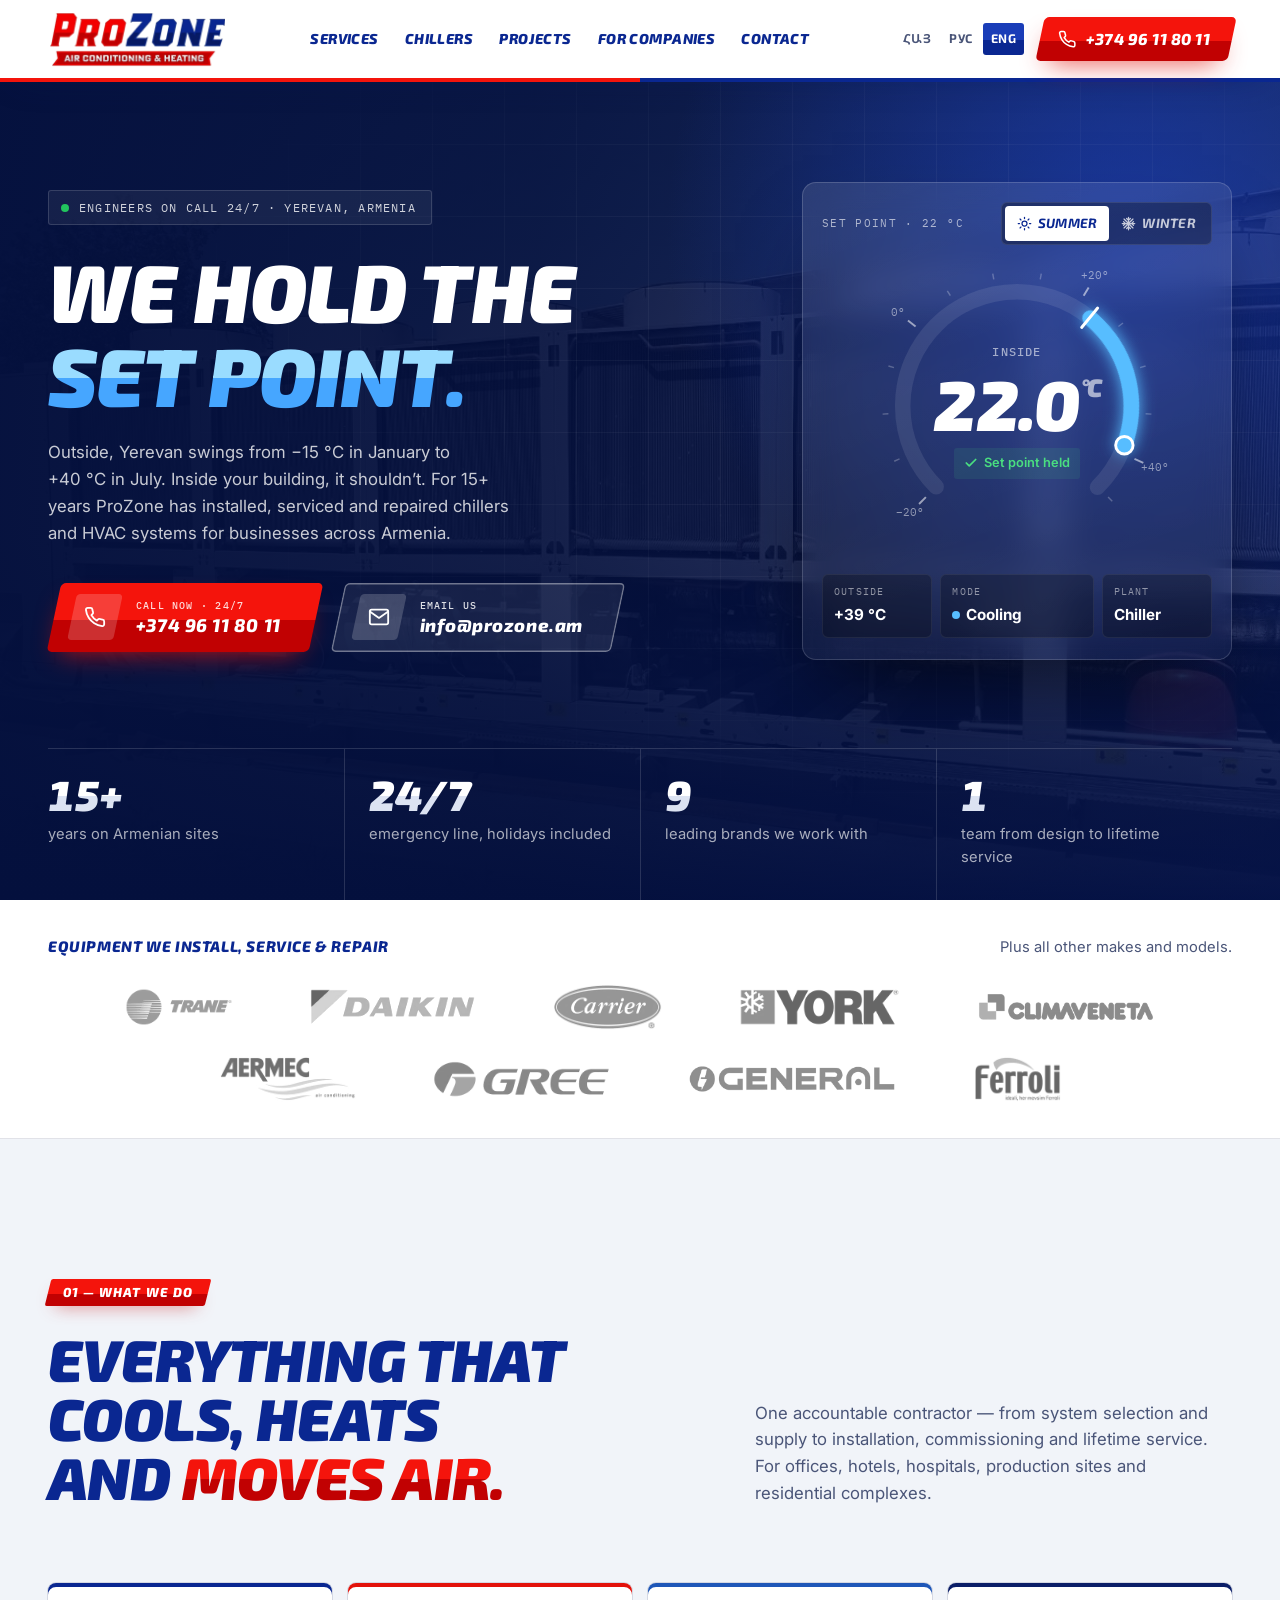
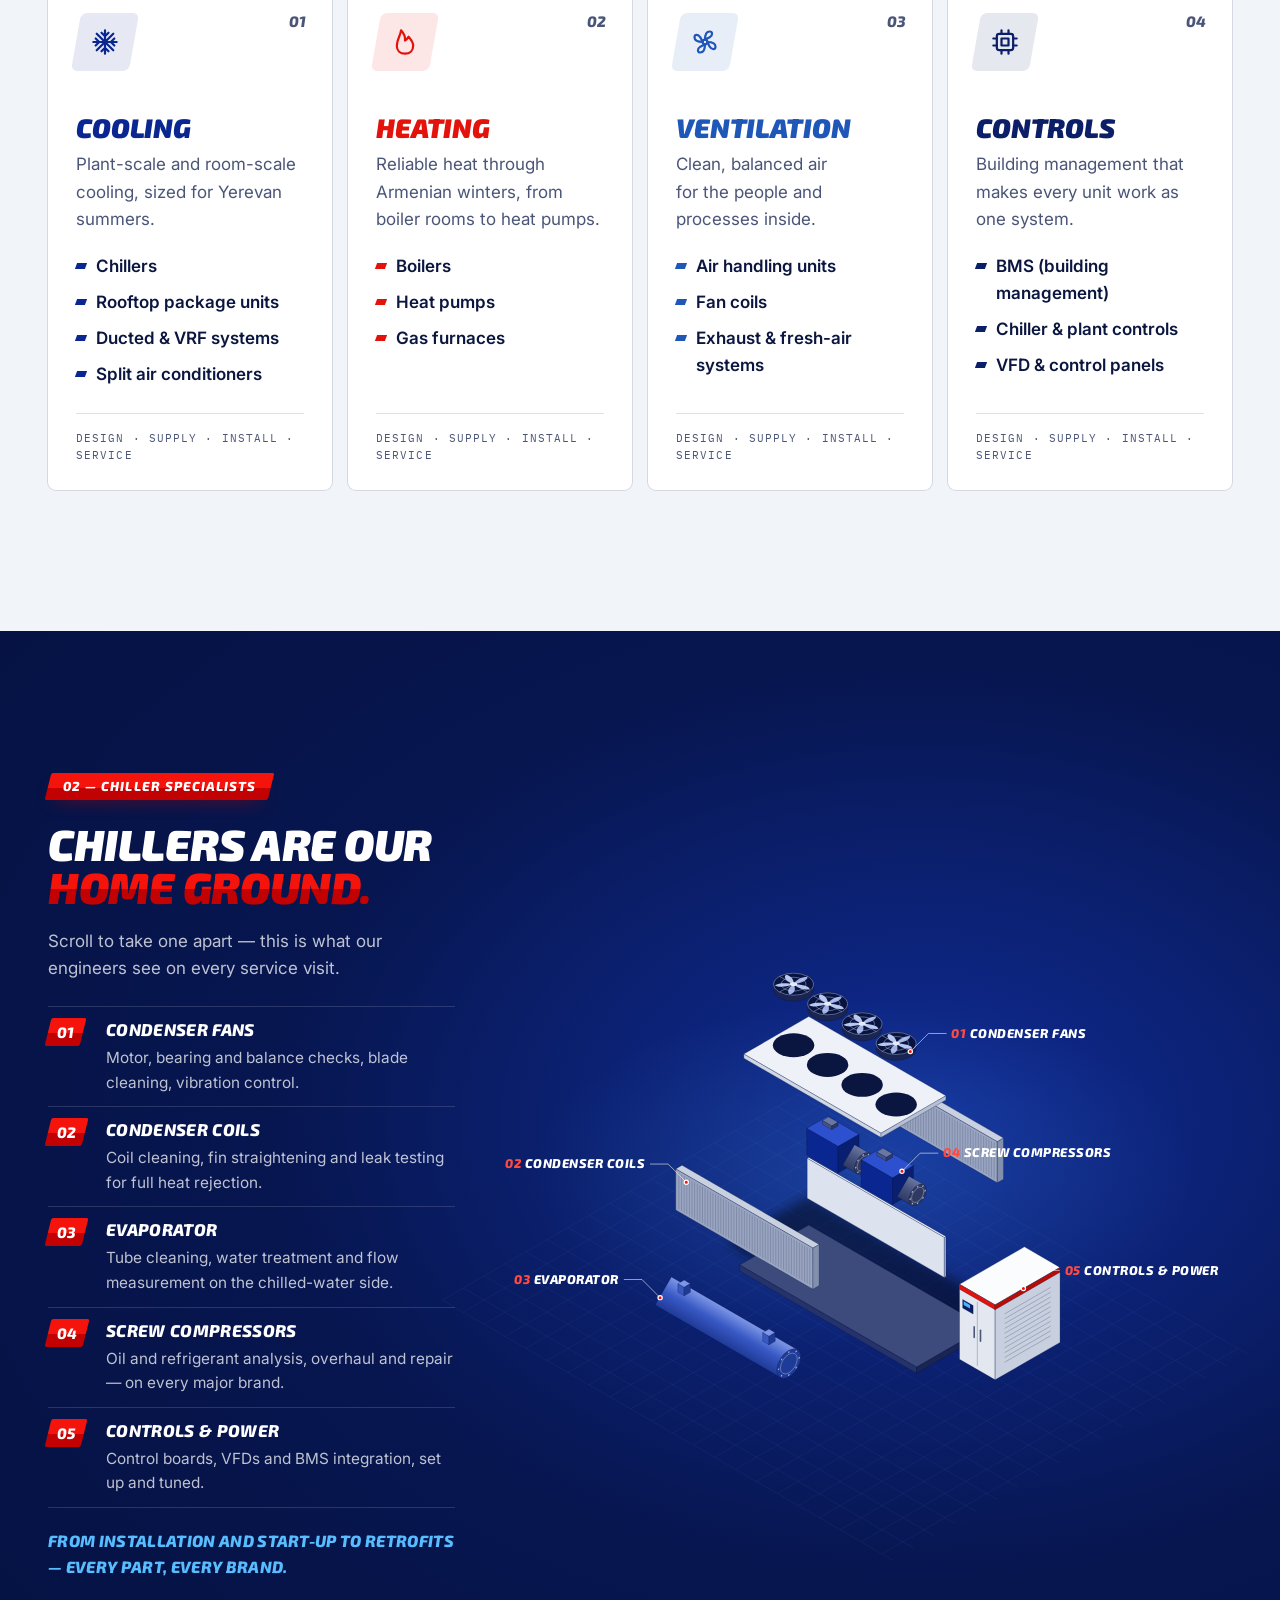
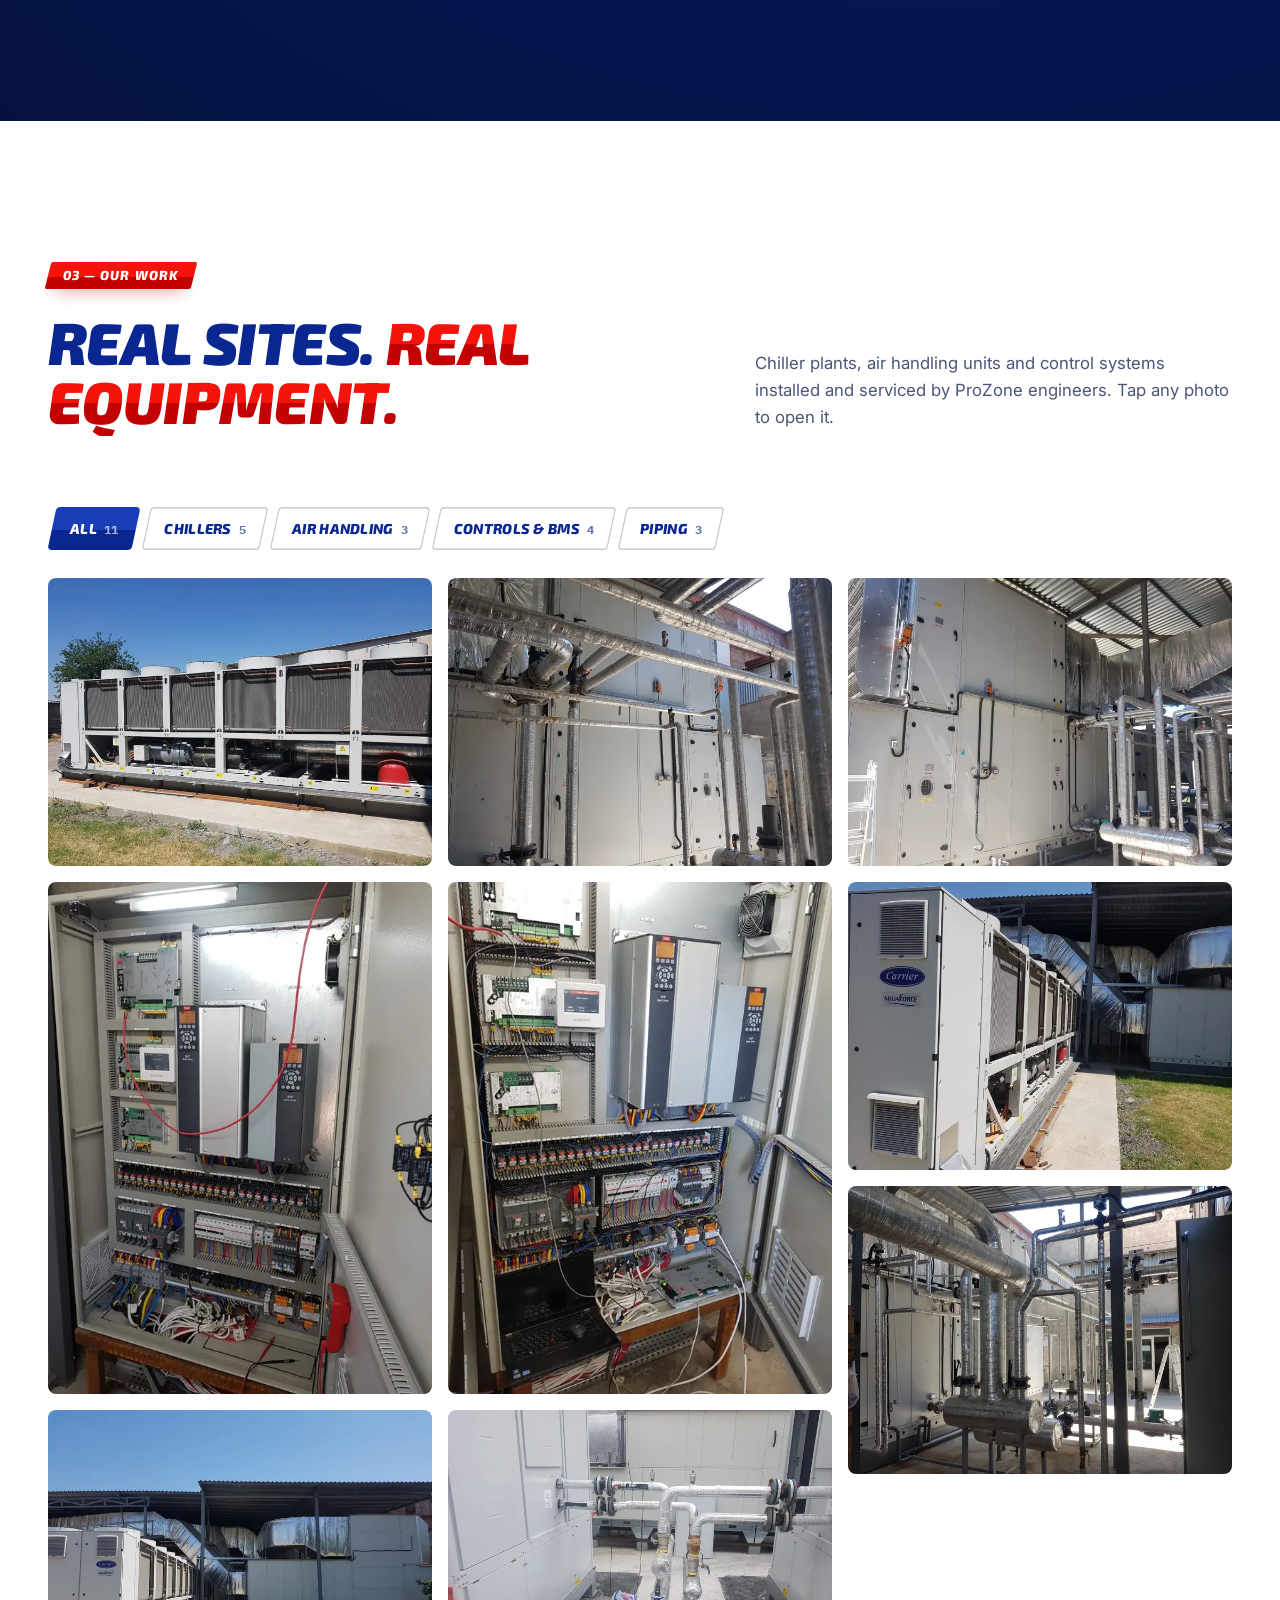
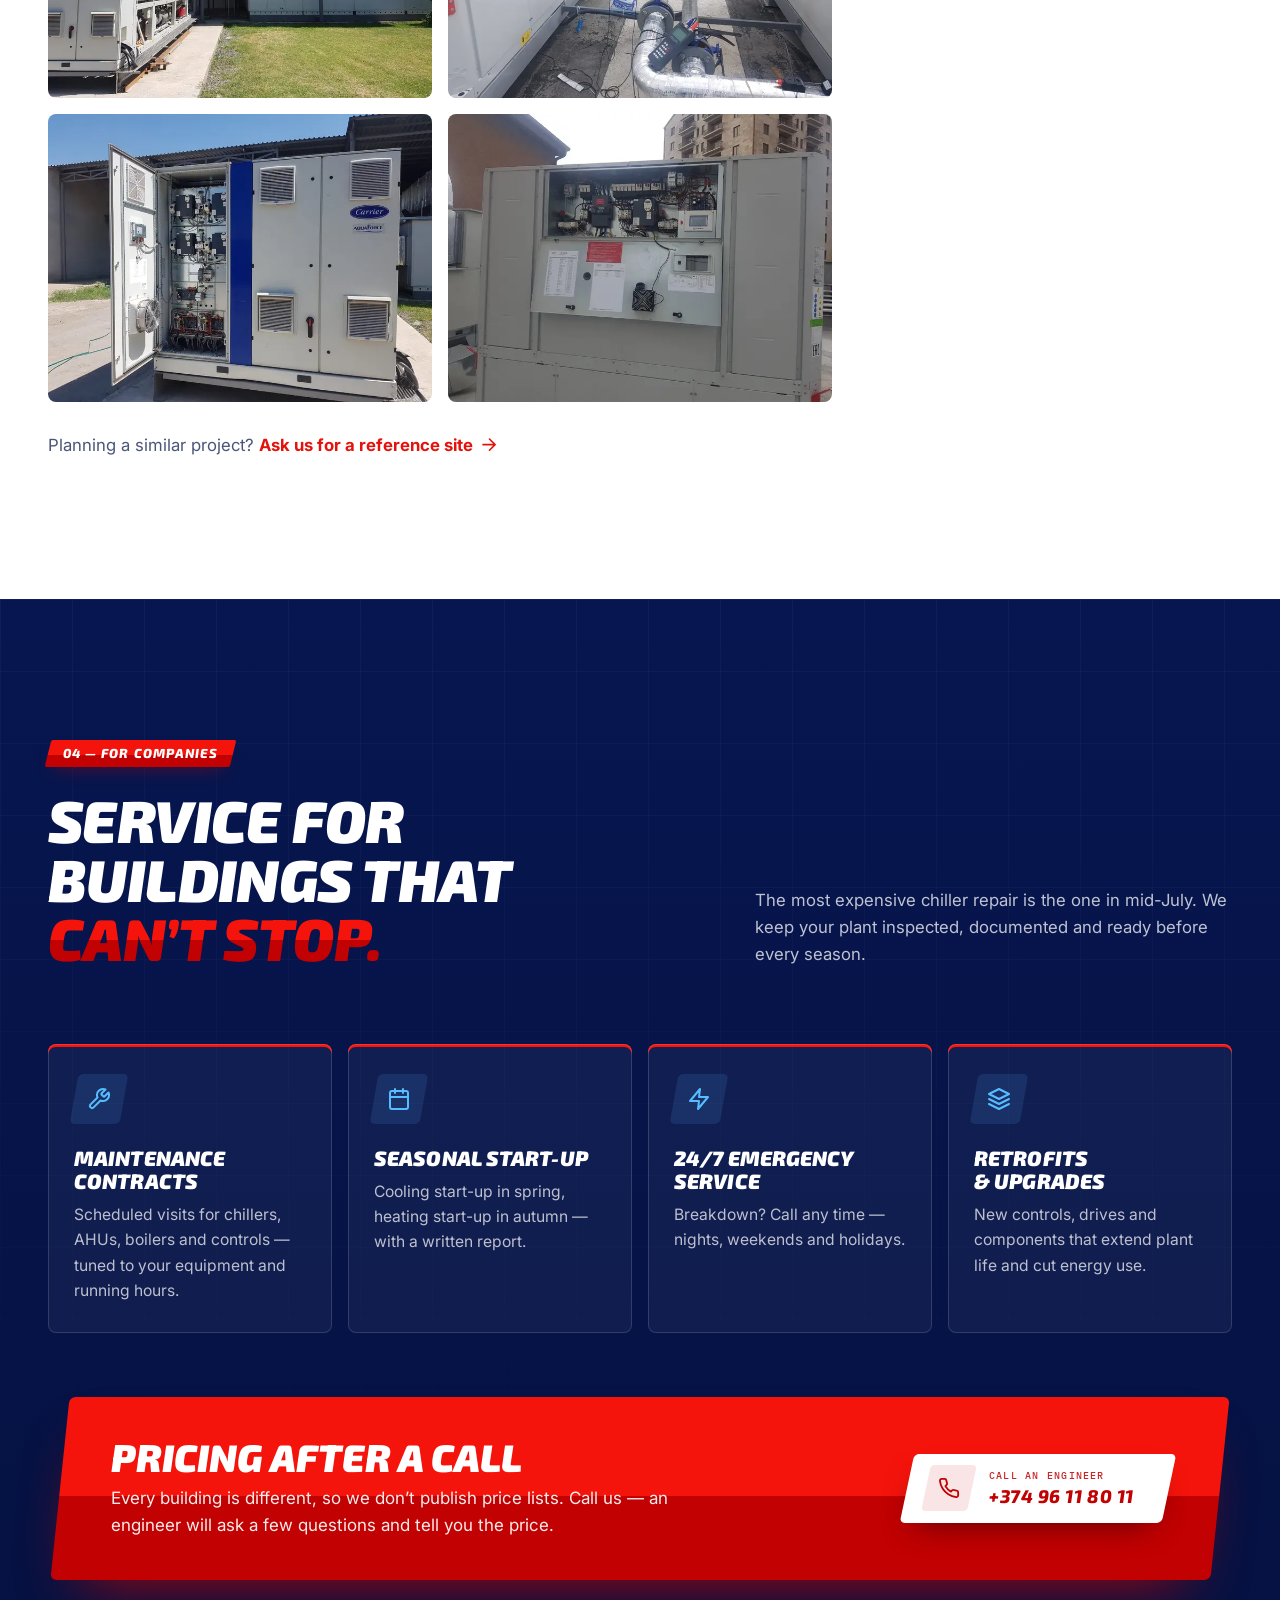
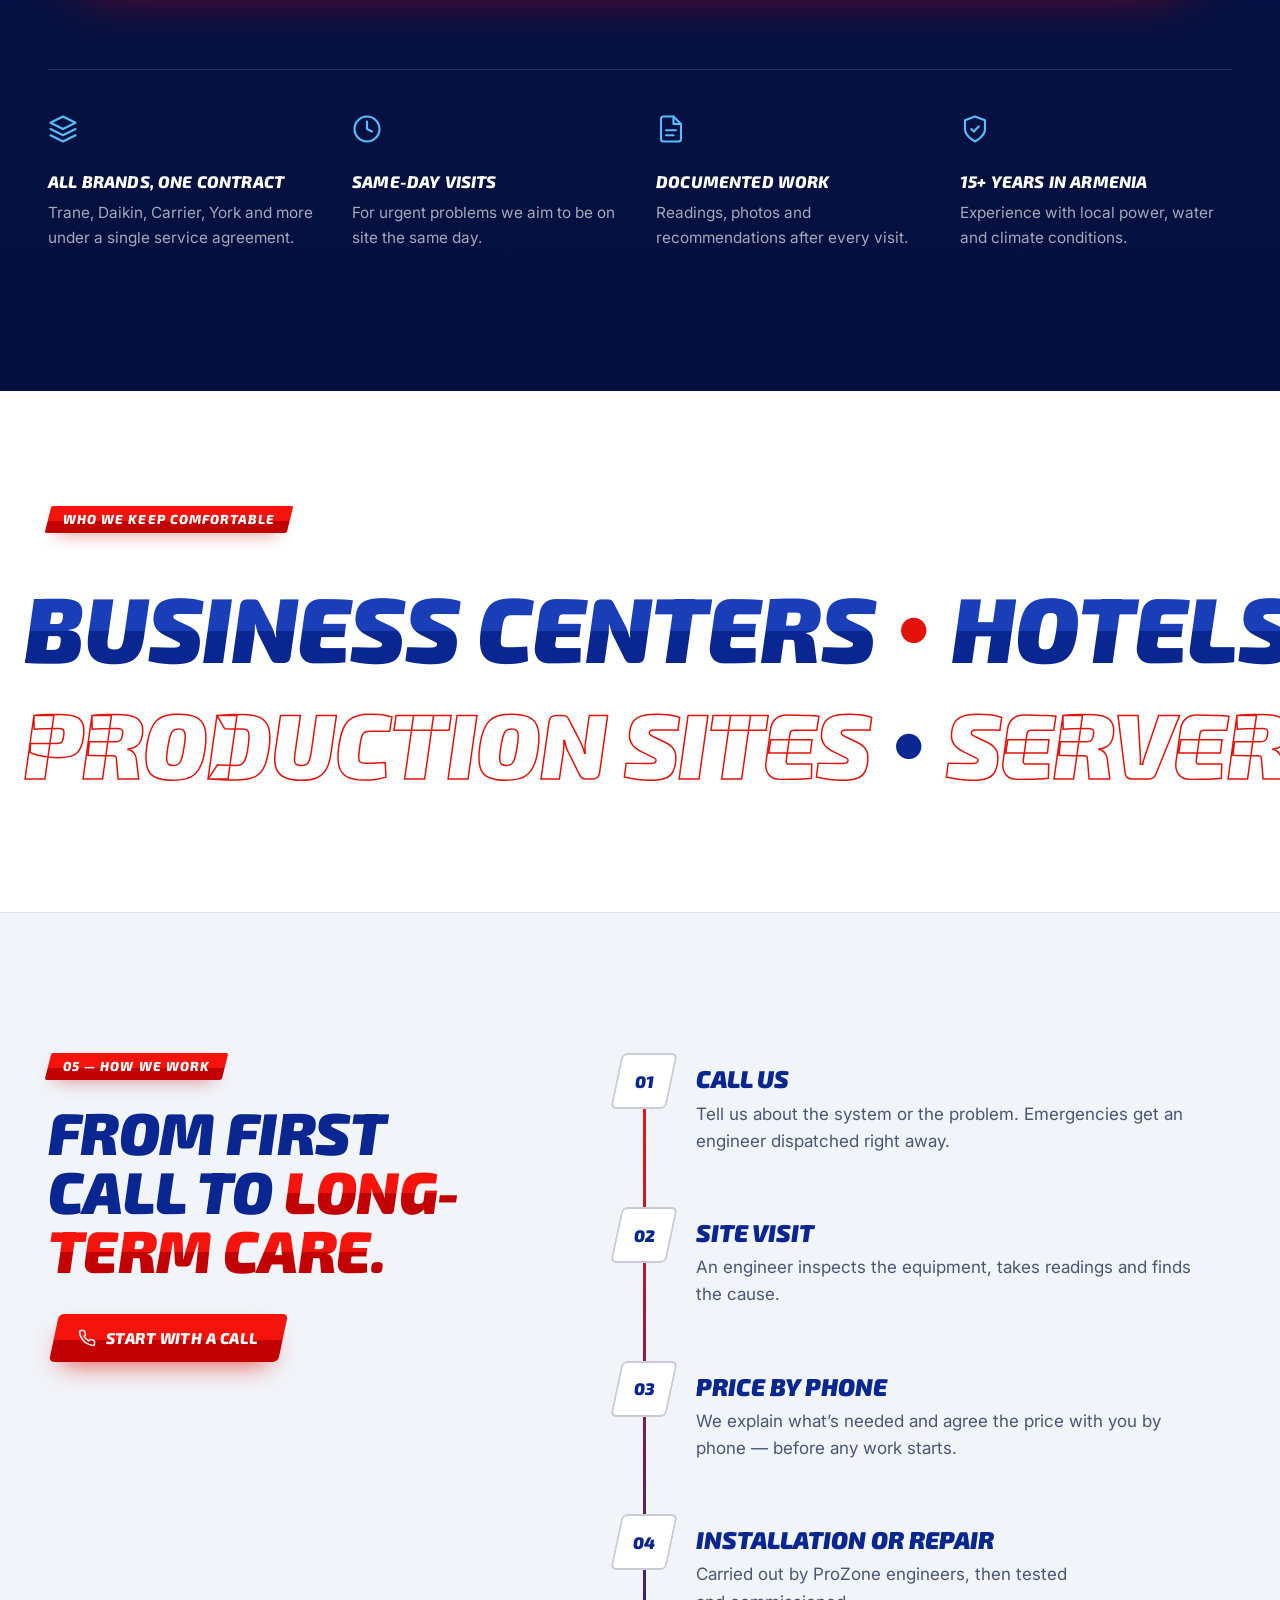
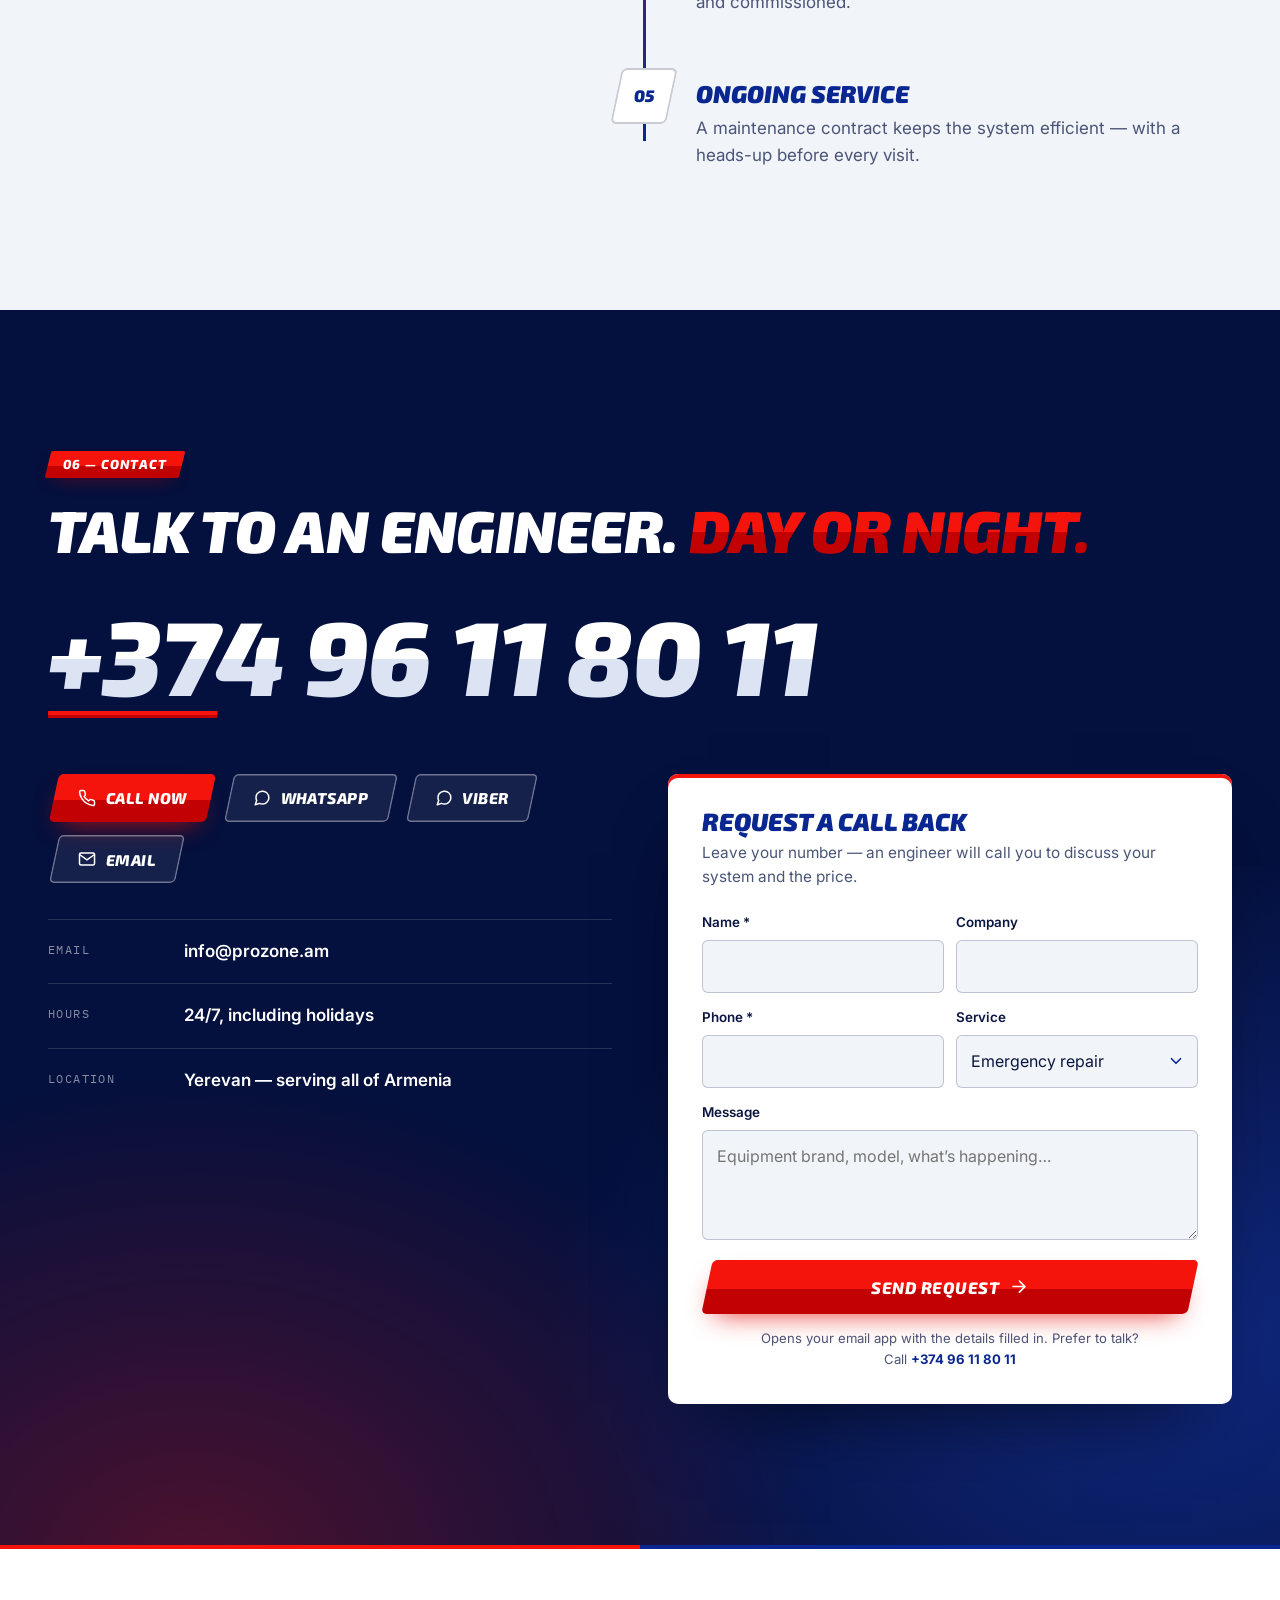
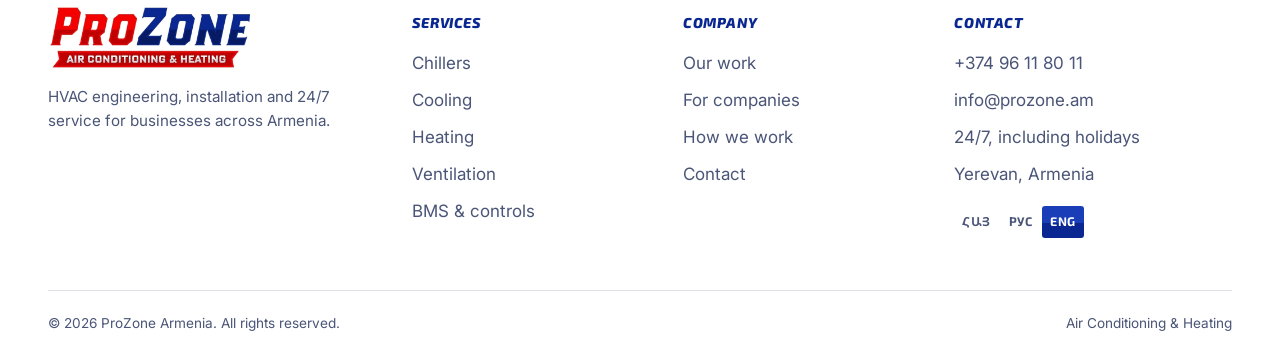
==== index.html @ cc06ec1b "Initial ProZone website: logo-based design, chiller animation, HY/RU/EN - Static homepage (HTML/CSS/" ====
<!doctype html>
<html lang="en" class="no-js">
<head>
  <meta charset="utf-8">
  <meta name="viewport" content="width=device-width, initial-scale=1, viewport-fit=cover">
  <title>ProZone Armenia — Chillers, HVAC Installation &amp; 24/7 Service in Yerevan</title>
  <meta name="description" content="ProZone installs, maintains and repairs chillers, air handling units, VRF, boilers and BMS for businesses across Armenia. 15+ years, all major brands, 24/7 line: +374 96 11 80 11.">
  <link rel="canonical" href="https://www.prozone.am/">
  <meta name="theme-color" content="#071650">

  <meta property="og:type" content="website">
  <meta property="og:site_name" content="ProZone Armenia">
  <meta property="og:title" content="ProZone — Chillers &amp; HVAC service in Armenia, 24/7">
  <meta property="og:description" content="Installation, maintenance and emergency repair of chillers and HVAC systems for businesses across Armenia. Call +374 96 11 80 11.">
  <meta property="og:url" content="https://www.prozone.am/">
  <meta property="og:image" content="https://www.prozone.am/assets/img/og-image.jpg">
  <meta property="og:image:width" content="1200">
  <meta property="og:image:height" content="630">
  <meta name="twitter:card" content="summary_large_image">

  <link rel="icon" type="image/png" href="assets/img/favicon.png">
  <link rel="preconnect" href="https://fonts.googleapis.com">
  <link rel="preconnect" href="https://fonts.gstatic.com" crossorigin>
  <link rel="stylesheet" href="https://fonts.googleapis.com/css2?family=Exo+2:ital,wght@0,500..900;1,500..900&family=Inter:wght@400..700&family=Noto+Sans+Armenian:wght@400..900&family=IBM+Plex+Mono:wght@400;500;600&display=swap">
  <link rel="preload" as="image" href="assets/img/work/chiller-plant.webp">
  <link rel="stylesheet" href="assets/css/style.css">

  <script>
    // Language (URL ?lang= → saved choice → browser → English) and motion flags, set before first paint.
    (function (r) {
      var langs = ['en', 'hy', 'ru'], saved = null, q = /[?&]lang=(en|hy|ru)\b/.exec(location.search);
      try { saved = localStorage.getItem('pz-lang'); } catch (e) {}
      var nav = (navigator.language || 'en').slice(0, 2).toLowerCase();
      var lang = q ? q[1] : (langs.indexOf(saved) > -1 ? saved : (langs.indexOf(nav) > -1 ? nav : 'en'));
      if (q) try { localStorage.setItem('pz-lang', lang); } catch (e) {}
      r.lang = lang;
      r.setAttribute('data-lang', lang);
      r.classList.remove('no-js');
      r.classList.add('js');
      if (lang !== 'en') {
        r.classList.add('i18n-wait');
        setTimeout(function () { r.classList.remove('i18n-wait'); }, 3000);
      }
      if (!window.matchMedia('(prefers-reduced-motion: reduce)').matches) {
        r.classList.add('motion');
        setTimeout(function () { if (!window.__pzReady) r.classList.remove('motion'); }, 4000);
      }
    })(document.documentElement);
  </script>

  <script type="application/ld+json">
  {
    "@context": "https://schema.org",
    "@type": "HVACBusiness",
    "name": "ProZone Armenia",
    "alternateName": "ProZone Air Conditioning & Heating",
    "url": "https://www.prozone.am/",
    "logo": "https://www.prozone.am/assets/img/logo.png",
    "image": "https://www.prozone.am/assets/img/og-image.jpg",
    "telephone": "+374 96 11 80 11",
    "email": "info@prozone.am",
    "address": { "@type": "PostalAddress", "addressLocality": "Yerevan", "addressCountry": "AM" },
    "areaServed": { "@type": "Country", "name": "Armenia" },
    "availableLanguage": ["hy", "ru", "en"],
    "openingHoursSpecification": [{
      "@type": "OpeningHoursSpecification",
      "dayOfWeek": ["Monday", "Tuesday", "Wednesday", "Thursday", "Friday", "Saturday", "Sunday"],
      "opens": "00:00",
      "closes": "23:59"
    }],
    "knowsAbout": ["Chillers", "Air handling units", "VRF systems", "Rooftop package units", "Boilers", "Heat pumps", "Building management systems"]
  }
  </script>
</head>
<body>

<!-- Icon sprite -->
<svg width="0" height="0" style="position:absolute" aria-hidden="true">
  <symbol id="i-phone" viewBox="0 0 24 24"><path d="M22 16.92v3a2 2 0 0 1-2.18 2 19.79 19.79 0 0 1-8.63-3.07 19.5 19.5 0 0 1-6-6A19.79 19.79 0 0 1 2.12 4.18 2 2 0 0 1 4.11 2h3a2 2 0 0 1 2 1.72c.13.96.36 1.9.7 2.81a2 2 0 0 1-.45 2.11L8.09 9.91a16 16 0 0 0 6 6l1.27-1.27a2 2 0 0 1 2.11-.45c.91.34 1.85.57 2.81.7A2 2 0 0 1 22 16.92z"/></symbol>
  <symbol id="i-mail" viewBox="0 0 24 24"><path d="M4 4h16c1.1 0 2 .9 2 2v12c0 1.1-.9 2-2 2H4c-1.1 0-2-.9-2-2V6c0-1.1.9-2 2-2z"/><path d="m22 6-10 7L2 6"/></symbol>
  <symbol id="i-chat" viewBox="0 0 24 24"><path d="M21 11.5a8.38 8.38 0 0 1-.9 3.8 8.5 8.5 0 0 1-7.6 4.7 8.38 8.38 0 0 1-3.8-.9L3 21l1.9-5.7a8.38 8.38 0 0 1-.9-3.8 8.5 8.5 0 0 1 4.7-7.6 8.38 8.38 0 0 1 3.8-.9h.5a8.48 8.48 0 0 1 8 8v.5z"/></symbol>
  <symbol id="i-arrow" viewBox="0 0 24 24"><path d="M5 12h14M13 5l7 7-7 7"/></symbol>
  <symbol id="i-snow" viewBox="0 0 24 24"><path d="M12 2v20M2 12h20M4.9 4.9l14.2 14.2M19.1 4.9 4.9 19.1M9 4l3 3 3-3M9 20l3-3 3 3M4 9l3 3-3 3M20 9l-3 3 3 3"/></symbol>
  <symbol id="i-sun" viewBox="0 0 24 24"><circle cx="12" cy="12" r="4"/><path d="M12 2v2M12 20v2M4.9 4.9l1.4 1.4M17.7 17.7l1.4 1.4M2 12h2M20 12h2M4.9 19.1l1.4-1.4M17.7 6.3l1.4-1.4"/></symbol>
  <symbol id="i-flame" viewBox="0 0 24 24"><path d="M12 22c4.4 0 7-2.9 7-6.8 0-3.5-2.2-5.6-4-7.7-.8 1.6-1.8 2.6-3 3.2.3-2.9-.8-5.9-3.4-8.7C8.3 6.4 5 9.6 5 15.2 5 19.1 7.6 22 12 22z"/></symbol>
  <symbol id="i-fan" viewBox="0 0 24 24"><circle cx="12" cy="12" r="2"/><path d="M12 10c0-4 1-7 4-7 2.5 0 3 3 0 5l-4 2zM14 12c4 0 7 1 7 4 0 2.5-3 3-5 0l-2-4zM12 14c0 4-1 7-4 7-2.5 0-3-3 0-5l4-2zM10 12c-4 0-7-1-7-4 0-2.5 3-3 5 0l2 4z"/></symbol>
  <symbol id="i-chip" viewBox="0 0 24 24"><rect x="5" y="5" width="14" height="14" rx="2"/><rect x="9" y="9" width="6" height="6"/><path d="M9 2v3M15 2v3M9 19v3M15 19v3M2 9h3M2 15h3M19 9h3M19 15h3"/></symbol>
  <symbol id="i-check" viewBox="0 0 24 24"><path d="M20 6 9 17l-5-5"/></symbol>
  <symbol id="i-close" viewBox="0 0 24 24"><path d="M18 6 6 18M6 6l12 12"/></symbol>
  <symbol id="i-left" viewBox="0 0 24 24"><path d="m15 18-6-6 6-6"/></symbol>
  <symbol id="i-right" viewBox="0 0 24 24"><path d="m9 18 6-6-6-6"/></symbol>
  <symbol id="i-zoom" viewBox="0 0 24 24"><circle cx="11" cy="11" r="7"/><path d="m21 21-4.3-4.3M11 8v6M8 11h6"/></symbol>
  <symbol id="i-file" viewBox="0 0 24 24"><path d="M14 2H6a2 2 0 0 0-2 2v16a2 2 0 0 0 2 2h12a2 2 0 0 0 2-2V8z"/><path d="M14 2v6h6M8 13h8M8 17h6"/></symbol>
  <symbol id="i-shield" viewBox="0 0 24 24"><path d="M12 22s8-4 8-10V5l-8-3-8 3v7c0 6 8 10 8 10z"/><path d="m9 12 2 2 4-4"/></symbol>
  <symbol id="i-layers" viewBox="0 0 24 24"><path d="m12 2 10 5-10 5L2 7l10-5zM2 17l10 5 10-5M2 12l10 5 10-5"/></symbol>
  <symbol id="i-bolt" viewBox="0 0 24 24"><path d="M13 2 3 14h9l-1 8 10-12h-9l1-8z"/></symbol>
  <symbol id="i-calendar" viewBox="0 0 24 24"><rect x="3" y="4" width="18" height="18" rx="2"/><path d="M16 2v4M8 2v4M3 10h18"/></symbol>
  <symbol id="i-wrench" viewBox="0 0 24 24"><path d="M14.7 6.3a1 1 0 0 0 0 1.4l1.6 1.6a1 1 0 0 0 1.4 0l3.77-3.77a6 6 0 0 1-7.94 7.94l-6.91 6.91a2.12 2.12 0 0 1-3-3l6.91-6.91a6 6 0 0 1 7.94-7.94l-3.76 3.76z"/></symbol>
  <symbol id="i-clock" viewBox="0 0 24 24"><circle cx="12" cy="12" r="10"/><path d="M12 6v6l4 2"/></symbol>
  <symbol id="i-menu" viewBox="0 0 24 24"><path d="M3 6h18M3 12h18M3 18h18"/></symbol>
</svg>

<a class="skip" href="#main" data-i18n="skip">Skip to content</a>

<!-- ============ HEADER ============ -->
<header class="hdr" id="top">
  <div class="hdr__bar wrap">
    <a class="hdr__logo" href="#top" aria-label="ProZone">
      <img src="assets/img/logo.webp" alt="ProZone Air Conditioning &amp; Heating" width="720" height="228">
    </a>
    <nav class="hdr__nav" aria-label="Main">
      <a href="#services" data-i18n="nav.services">Services</a>
      <a href="#chillers" data-i18n="nav.chillers">Chillers</a>
      <a href="#work" data-i18n="nav.work">Projects</a>
      <a href="#business" data-i18n="nav.business">For companies</a>
      <a href="#contact" data-i18n="nav.contact">Contact</a>
    </nav>
    <div class="hdr__actions">
      <div class="lang hdr__lang" role="group" aria-label="Language">
        <a href="?lang=hy" data-set-lang="hy" lang="hy">ՀԱՅ</a>
        <a href="?lang=ru" data-set-lang="ru" lang="ru">РУС</a>
        <a href="?lang=en" data-set-lang="en" lang="en">ENG</a>
      </div>
      <a class="btn btn--red hdr__call" href="tel:+37496118011">
        <svg class="i"><use href="#i-phone"/></svg>
        <span class="hdr__num">+374 96 11 80 11</span><span class="hdr__short" data-i18n="hdr.call">Call</span>
      </a>
      <button class="hdr__menu" type="button" aria-expanded="false" aria-controls="mnav" aria-label="Open menu" data-i18n-attr="aria-label:hdr.menuOpen">
        <svg class="i"><use href="#i-menu"/></svg>
      </button>
    </div>
  </div>
  <div class="hdr__stripe" aria-hidden="true"></div>
  <nav class="mnav" id="mnav" aria-label="Mobile" hidden>
    <a href="#services" data-i18n="nav.services">Services</a>
    <a href="#chillers" data-i18n="nav.chillers">Chillers</a>
    <a href="#work" data-i18n="nav.work">Projects</a>
    <a href="#business" data-i18n="nav.business">For companies</a>
    <a href="#contact" data-i18n="nav.contact">Contact</a>
    <div class="lang mnav__lang" role="group" aria-label="Language">
      <a href="?lang=hy" data-set-lang="hy" lang="hy">Հայերեն</a>
      <a href="?lang=ru" data-set-lang="ru" lang="ru">Русский</a>
      <a href="?lang=en" data-set-lang="en" lang="en">English</a>
    </div>
    <a class="btn btn--red" href="tel:+37496118011"><svg class="i"><use href="#i-phone"/></svg><span>+374 96 11 80 11</span></a>
    <a class="btn btn--line" href="mailto:info@prozone.am"><svg class="i"><use href="#i-mail"/></svg><span>info@prozone.am</span></a>
  </nav>
</header>

<main id="main">

  <!-- ============ HERO ============ -->
  <section class="hero" data-mode="cool" aria-labelledby="hero-title">
    <div class="hero__media"><img src="assets/img/work/chiller-plant.webp" alt="" width="1280" height="960" fetchpriority="high"></div>
    <div class="hero__shade"></div>
    <div class="hero__glow hero__glow--cool"></div>
    <div class="hero__glow hero__glow--heat"></div>
    <div class="hero__grid" aria-hidden="true"></div>

    <div class="wrap hero__inner">
      <div class="hero__copy">
        <p class="eyebrow" data-hero-fade><span class="dot"></span><span data-i18n="hero.eyebrow">Engineers on call 24/7 · Yerevan, Armenia</span></p>
        <h1 class="h1" id="hero-title">
          <span class="line"><span data-i18n="hero.l1">We hold the</span></span>
          <span class="line"><span><em data-i18n="hero.l2">set&nbsp;point.</em></span></span>
        </h1>
        <p class="hero__lead" data-hero-fade data-i18n="hero.lead">Outside, Yerevan swings from −15&nbsp;°C in January to +40&nbsp;°C in July. Inside your building, it shouldn’t. For 15+ years ProZone has installed, serviced and repaired chillers and HVAC systems for businesses across Armenia.</p>
        <div class="hero__ctas" data-hero-fade>
          <a class="btn btn--red btn--xl" href="tel:+37496118011">
            <span class="btn__ic"><svg class="i"><use href="#i-phone"/></svg></span>
            <span class="btn__txt"><small data-i18n="hero.callSmall">Call now · 24/7</small>+374 96 11 80 11</span>
          </a>
          <a class="btn btn--ghost btn--xl" href="mailto:info@prozone.am">
            <span class="btn__ic"><svg class="i"><use href="#i-mail"/></svg></span>
            <span class="btn__txt"><small data-i18n="hero.mailSmall">Email us</small>info@prozone.am</span>
          </a>
        </div>
      </div>

      <div class="dial" data-dial role="group" aria-label="Illustration: outside temperature changes with the season while the building stays at 22 °C" data-i18n-attr="aria-label:dial.aria">
        <div class="dial__top">
          <span class="dial__title" data-i18n="dial.title">Set point · 22&nbsp;°C</span>
          <div class="seg" role="group">
            <button type="button" data-season="summer" aria-pressed="false"><svg class="i"><use href="#i-sun"/></svg><span data-i18n="dial.summer">Summer</span></button>
            <button type="button" data-season="winter" aria-pressed="false"><svg class="i"><use href="#i-snow"/></svg><span data-i18n="dial.winter">Winter</span></button>
          </div>
        </div>
        <div class="dial__gauge">
          <svg class="dial__svg" viewBox="0 0 320 320" aria-hidden="true">
            <g class="dial__ticks"></g>
            <circle class="dial__track" cx="160" cy="160" r="118" transform="rotate(135 160 160)"/>
            <circle class="dial__arc" cx="160" cy="160" r="118" transform="rotate(135 160 160)"/>
            <line class="dial__sp" x1="0" y1="0" x2="0" y2="0"/>
            <circle class="dial__dot" cx="160" cy="42" r="9"/>
          </svg>
          <div class="dial__center">
            <span class="mono" data-i18n="dial.inside">Inside</span>
            <span class="dial__temp"><span data-in>22.0</span><sup>°C</sup></span>
            <span class="dial__ok"><svg class="i"><use href="#i-check"/></svg><span data-i18n="dial.held">Set point held</span></span>
          </div>
        </div>
        <dl class="dial__read">
          <div><dt data-i18n="dial.outside">Outside</dt><dd><span data-out>+22</span> °C</dd></div>
          <div><dt data-i18n="dial.mode">Mode</dt><dd class="modechip" data-mode-label>Cooling</dd></div>
          <div><dt data-i18n="dial.plant">Plant</dt><dd data-plant>Chiller</dd></div>
        </dl>
      </div>
    </div>

    <div class="wrap">
      <div class="hero__stats" data-hero-fade>
        <div class="stat"><b data-count="15" data-suffix="+">15+</b><span data-i18n="stat1">years on Armenian sites</span></div>
        <div class="stat"><b>24/7</b><span data-i18n="stat2">emergency line, holidays included</span></div>
        <div class="stat"><b data-count="9">9</b><span data-i18n="stat3">leading brands we work with</span></div>
        <div class="stat"><b>1</b><span data-i18n="stat4">team from design to lifetime service</span></div>
      </div>
    </div>
  </section>

  <!-- ============ BRANDS ============ -->
  <section class="brands" aria-labelledby="brands-title">
    <div class="wrap brands__head">
      <h2 class="brands__title" id="brands-title" data-i18n="brands.title">Equipment we install, service &amp; repair</h2>
      <p class="brands__note" data-i18n="brands.note">Plus all other makes and models.</p>
    </div>
    <div class="marquee">
      <div class="marquee__track">
        <img src="assets/img/brands/trane.webp" alt="Trane" width="272" height="96">
        <img src="assets/img/brands/daikin.webp" alt="Daikin" width="420" height="96">
        <img src="assets/img/brands/carrier.webp" alt="Carrier" width="228" height="96" class="b-tall">
        <img src="assets/img/brands/york.webp" alt="York" width="408" height="96">
        <img src="assets/img/brands/climaveneta.webp" alt="Climaveneta" width="570" height="96" class="b-wide">
        <img src="assets/img/brands/aermec.webp" alt="Aermec" width="286" height="96" class="b-tall">
        <img src="assets/img/brands/gree.webp" alt="Gree" width="450" height="96">
        <img src="assets/img/brands/general.webp" alt="General (Fujitsu General)" width="672" height="96" class="b-wide">
        <img src="assets/img/brands/ferroli.webp" alt="Ferroli" width="182" height="96" class="b-tall">
      </div>
    </div>
  </section>

  <!-- ============ SERVICES ============ -->
  <section class="sec services" id="services" aria-labelledby="services-title">
    <div class="wrap">
      <header class="sec__head">
        <p class="kicker" data-i18n="svc.kicker">01 — What we do</p>
        <h2 class="h2" id="services-title" data-split data-i18n="svc.title">Everything that cools, heats and <em>moves air.</em></h2>
        <p class="sec__lead" data-reveal data-i18n="svc.lead">One accountable contractor — from system selection and supply to installation, commissioning and lifetime service. For offices, hotels, hospitals, production sites and residential complexes.</p>
      </header>

      <div class="svc-grid">
        <article class="svc svc--cool" data-reveal>
          <span class="svc__num">01</span>
          <span class="svc__ic"><svg class="i"><use href="#i-snow"/></svg></span>
          <h3 data-i18n="svc.cool.t">Cooling</h3>
          <p data-i18n="svc.cool.p">Plant-scale and room-scale cooling, sized for Yerevan summers.</p>
          <ul>
            <li data-i18n="svc.cool.1">Chillers</li>
            <li data-i18n="svc.cool.2">Rooftop package units</li>
            <li data-i18n="svc.cool.3">Ducted &amp; VRF systems</li>
            <li data-i18n="svc.cool.4">Split air conditioners</li>
          </ul>
          <span class="svc__foot" data-i18n="svc.foot">Design · Supply · Install · Service</span>
        </article>
        <article class="svc svc--heat" data-reveal>
          <span class="svc__num">02</span>
          <span class="svc__ic"><svg class="i"><use href="#i-flame"/></svg></span>
          <h3 data-i18n="svc.heat.t">Heating</h3>
          <p data-i18n="svc.heat.p">Reliable heat through Armenian winters, from boiler rooms to heat pumps.</p>
          <ul>
            <li data-i18n="svc.heat.1">Boilers</li>
            <li data-i18n="svc.heat.2">Heat pumps</li>
            <li data-i18n="svc.heat.3">Gas furnaces</li>
          </ul>
          <span class="svc__foot" data-i18n="svc.foot">Design · Supply · Install · Service</span>
        </article>
        <article class="svc svc--air" data-reveal>
          <span class="svc__num">03</span>
          <span class="svc__ic"><svg class="i"><use href="#i-fan"/></svg></span>
          <h3 data-i18n="svc.air.t">Ventilation</h3>
          <p data-i18n="svc.air.p">Clean, balanced air for the people and processes inside.</p>
          <ul>
            <li data-i18n="svc.air.1">Air handling units</li>
            <li data-i18n="svc.air.2">Fan coils</li>
            <li data-i18n="svc.air.3">Exhaust &amp; fresh-air systems</li>
          </ul>
          <span class="svc__foot" data-i18n="svc.foot">Design · Supply · Install · Service</span>
        </article>
        <article class="svc svc--ctrl" data-reveal>
          <span class="svc__num">04</span>
          <span class="svc__ic"><svg class="i"><use href="#i-chip"/></svg></span>
          <h3 data-i18n="svc.ctrl.t">Controls</h3>
          <p data-i18n="svc.ctrl.p">Building management that makes every unit work as one system.</p>
          <ul>
            <li data-i18n="svc.ctrl.1">BMS (building management)</li>
            <li data-i18n="svc.ctrl.2">Chiller &amp; plant controls</li>
            <li data-i18n="svc.ctrl.3">VFD &amp; control panels</li>
          </ul>
          <span class="svc__foot" data-i18n="svc.foot">Design · Supply · Install · Service</span>
        </article>
      </div>
    </div>
  </section>

  <!-- ============ CHILLER — DISMANTLED ON SCROLL ============ -->
  <section class="xp" id="chillers" aria-labelledby="xp-title">
    <div class="xp__pin">
      <div class="wrap xp__grid">
        <div class="xp__text">
          <p class="kicker" data-i18n="ch.kicker">02 — Chiller specialists</p>
          <h2 class="h2" id="xp-title" data-split data-i18n="ch.title">Chillers are our <em>home ground.</em></h2>
          <p class="xp__lead" data-i18n="ch.lead">Scroll to take one apart — this is what our engineers see on every service visit.</p>
          <ol class="xp__steps">
            <li data-step="1"><span class="xp__n">01</span><div><h3 data-i18n="ch.s1.t">Condenser fans</h3><p data-i18n="ch.s1.p">Motor, bearing and balance checks, blade cleaning, vibration control.</p></div></li>
            <li data-step="2"><span class="xp__n">02</span><div><h3 data-i18n="ch.s2.t">Condenser coils</h3><p data-i18n="ch.s2.p">Coil cleaning, fin straightening and leak testing for full heat rejection.</p></div></li>
            <li data-step="3"><span class="xp__n">03</span><div><h3 data-i18n="ch.s3.t">Evaporator</h3><p data-i18n="ch.s3.p">Tube cleaning, water treatment and flow measurement on the chilled-water side.</p></div></li>
            <li data-step="4"><span class="xp__n">04</span><div><h3 data-i18n="ch.s4.t">Screw compressors</h3><p data-i18n="ch.s4.p">Oil and refrigerant analysis, overhaul and repair — on every major brand.</p></div></li>
            <li data-step="5"><span class="xp__n">05</span><div><h3 data-i18n="ch.s5.t">Controls &amp; power</h3><p data-i18n="ch.s5.p">Control boards, VFDs and BMS integration, set up and tuned.</p></div></li>
          </ol>
          <p class="xp__end" data-i18n="ch.end">From installation and start-up to retrofits — every part, every brand.</p>
          <div class="xp__progress" aria-hidden="true"><span></span></div>
        </div>
        <div class="xp__stage">
          <svg class="xp__svg" role="img" aria-labelledby="xp-svg-title" viewBox="-200 -400 700 700">
            <title id="xp-svg-title" data-i18n="ch.svg">Exploded view of an air-cooled screw chiller: fans, condenser coils, evaporator, compressors and control cabinet</title>
          </svg>
        </div>
      </div>
    </div>
  </section>

  <!-- ============ WORK / GALLERY ============ -->
  <section class="sec work" id="work" aria-labelledby="work-title">
    <div class="wrap">
      <header class="sec__head">
        <p class="kicker" data-i18n="work.kicker">03 — Our work</p>
        <h2 class="h2" id="work-title" data-split data-i18n="work.title">Real sites. <em>Real equipment.</em></h2>
        <p class="sec__lead" data-reveal data-i18n="work.lead">Chiller plants, air handling units and control systems installed and serviced by ProZone engineers. Tap any photo to open it.</p>
      </header>

      <div class="filters" role="group" aria-label="Filter" data-reveal>
        <button type="button" data-filter="all" aria-pressed="true"><span data-i18n="flt.all">All</span><span class="count"></span></button>
        <button type="button" data-filter="chillers" aria-pressed="false"><span data-i18n="flt.chillers">Chillers</span><span class="count"></span></button>
        <button type="button" data-filter="air" aria-pressed="false"><span data-i18n="flt.air">Air handling</span><span class="count"></span></button>
        <button type="button" data-filter="controls" aria-pressed="false"><span data-i18n="flt.controls">Controls &amp; BMS</span><span class="count"></span></button>
        <button type="button" data-filter="piping" aria-pressed="false"><span data-i18n="flt.piping">Piping</span><span class="count"></span></button>
      </div>

      <div class="gallery">
        <a class="shot" href="assets/img/work/chiller-plant.webp" data-cat="chillers" data-title="Air-cooled chiller plant" data-tag="Chillers · Installation" data-i18n-attr="data-title:g1,data-tag:tag.chInst">
          <img src="assets/img/work/chiller-plant-sm.webp" alt="Air-cooled chiller plant" data-i18n-attr="alt:g1" width="720" height="540" loading="lazy">
          <span class="shot__cap"><span><span class="shot__tag" data-i18n="tag.chInst">Chillers · Installation</span><b data-i18n="g1">Air-cooled chiller plant</b></span><span class="shot__zoom"><svg class="i"><use href="#i-zoom"/></svg></span></span>
        </a>
        <a class="shot" href="assets/img/work/bms-vfd-cabinet.webp" data-cat="controls" data-title="BMS &amp; VFD control cabinet" data-tag="Controls &amp; BMS" data-i18n-attr="data-title:g2,data-tag:tag.ctrl">
          <img src="assets/img/work/bms-vfd-cabinet-sm.webp" alt="BMS &amp; VFD control cabinet" data-i18n-attr="alt:g2" width="540" height="720" loading="lazy">
          <span class="shot__cap"><span><span class="shot__tag" data-i18n="tag.ctrl">Controls &amp; BMS</span><b data-i18n="g2">BMS &amp; VFD control cabinet</b></span><span class="shot__zoom"><svg class="i"><use href="#i-zoom"/></svg></span></span>
        </a>
        <a class="shot" href="assets/img/work/chiller-ahu-ductwork.webp" data-cat="chillers air" data-title="Chiller, air handling unit &amp; ductwork" data-tag="Chillers · Air handling" data-i18n-attr="data-title:g3,data-tag:tag.chAir">
          <img src="assets/img/work/chiller-ahu-ductwork-sm.webp" alt="Chiller, air handling unit &amp; ductwork" data-i18n-attr="alt:g3" width="720" height="540" loading="lazy">
          <span class="shot__cap"><span><span class="shot__tag" data-i18n="tag.chAir">Chillers · Air handling</span><b data-i18n="g3">Chiller, air handling unit &amp; ductwork</b></span><span class="shot__zoom"><svg class="i"><use href="#i-zoom"/></svg></span></span>
        </a>
        <a class="shot" href="assets/img/work/carrier-aquaforce-cabinet.webp" data-cat="chillers controls" data-title="Carrier AquaForce — power &amp; control cabinet" data-tag="Chillers · Controls" data-i18n-attr="data-title:g4,data-tag:tag.chCtrl">
          <img src="assets/img/work/carrier-aquaforce-cabinet-sm.webp" alt="Carrier AquaForce — power &amp; control cabinet" data-i18n-attr="alt:g4" width="720" height="540" loading="lazy">
          <span class="shot__cap"><span><span class="shot__tag" data-i18n="tag.chCtrl">Chillers · Controls</span><b data-i18n="g4">Carrier AquaForce — power &amp; control cabinet</b></span><span class="shot__zoom"><svg class="i"><use href="#i-zoom"/></svg></span></span>
        </a>
        <a class="shot" href="assets/img/work/ahu-chilled-water-piping.webp" data-cat="air piping" data-title="Air handling units on the chilled-water loop" data-tag="Air handling · Piping" data-i18n-attr="data-title:g5,data-tag:tag.airPipe">
          <img src="assets/img/work/ahu-chilled-water-piping-sm.webp" alt="Air handling units on the chilled-water loop" data-i18n-attr="alt:g5" width="720" height="540" loading="lazy">
          <span class="shot__cap"><span><span class="shot__tag" data-i18n="tag.airPipe">Air handling · Piping</span><b data-i18n="g5">Air handling units on the chilled-water loop</b></span><span class="shot__zoom"><svg class="i"><use href="#i-zoom"/></svg></span></span>
        </a>
        <a class="shot" href="assets/img/work/controls-diagnostics.webp" data-cat="controls" data-title="On-site controls diagnostics" data-tag="Controls &amp; BMS" data-i18n-attr="data-title:g6,data-tag:tag.ctrl">
          <img src="assets/img/work/controls-diagnostics-sm.webp" alt="On-site controls diagnostics" data-i18n-attr="alt:g6" width="540" height="720" loading="lazy">
          <span class="shot__cap"><span><span class="shot__tag" data-i18n="tag.ctrl">Controls &amp; BMS</span><b data-i18n="g6">On-site controls diagnostics</b></span><span class="shot__zoom"><svg class="i"><use href="#i-zoom"/></svg></span></span>
        </a>
        <a class="shot" href="assets/img/work/piping-flow-measurement.webp" data-cat="piping" data-title="Chilled-water piping &amp; flow measurement" data-tag="Piping" data-i18n-attr="data-title:g7,data-tag:tag.pipe">
          <img src="assets/img/work/piping-flow-measurement-sm.webp" alt="Chilled-water piping &amp; flow measurement" data-i18n-attr="alt:g7" width="720" height="540" loading="lazy">
          <span class="shot__cap"><span><span class="shot__tag" data-i18n="tag.pipe">Piping</span><b data-i18n="g7">Chilled-water piping &amp; flow measurement</b></span><span class="shot__zoom"><svg class="i"><use href="#i-zoom"/></svg></span></span>
        </a>
        <a class="shot" href="assets/img/work/chiller-control-panel.webp" data-cat="chillers controls" data-title="Chiller control panel commissioning" data-tag="Chillers · Controls" data-i18n-attr="data-title:g8,data-tag:tag.chCtrl">
          <img src="assets/img/work/chiller-control-panel-sm.webp" alt="Chiller control panel commissioning" data-i18n-attr="alt:g8" width="720" height="540" loading="lazy">
          <span class="shot__cap"><span><span class="shot__tag" data-i18n="tag.chCtrl">Chillers · Controls</span><b data-i18n="g8">Chiller control panel commissioning</b></span><span class="shot__zoom"><svg class="i"><use href="#i-zoom"/></svg></span></span>
        </a>
        <a class="shot" href="assets/img/work/ahu-installation.webp" data-cat="air" data-title="Air handling unit installation" data-tag="Air handling" data-i18n-attr="data-title:g9,data-tag:tag.air">
          <img src="assets/img/work/ahu-installation-sm.webp" alt="Air handling unit installation" data-i18n-attr="alt:g9" width="720" height="540" loading="lazy">
          <span class="shot__cap"><span><span class="shot__tag" data-i18n="tag.air">Air handling</span><b data-i18n="g9">Air handling unit installation</b></span><span class="shot__zoom"><svg class="i"><use href="#i-zoom"/></svg></span></span>
        </a>
        <a class="shot" href="assets/img/work/carrier-aquaforce-service.webp" data-cat="chillers" data-title="Carrier AquaForce chiller service" data-tag="Chillers · Service" data-i18n-attr="data-title:g10,data-tag:tag.chSvc">
          <img src="assets/img/work/carrier-aquaforce-service-sm.webp" alt="Carrier AquaForce chiller service" data-i18n-attr="alt:g10" width="720" height="540" loading="lazy">
          <span class="shot__cap"><span><span class="shot__tag" data-i18n="tag.chSvc">Chillers · Service</span><b data-i18n="g10">Carrier AquaForce chiller service</b></span><span class="shot__zoom"><svg class="i"><use href="#i-zoom"/></svg></span></span>
        </a>
        <a class="shot" href="assets/img/work/hydronic-manifold.webp" data-cat="piping" data-title="Hydronic manifold &amp; insulated piping" data-tag="Piping" data-i18n-attr="data-title:g11,data-tag:tag.pipe">
          <img src="assets/img/work/hydronic-manifold-sm.webp" alt="Hydronic manifold &amp; insulated piping" data-i18n-attr="alt:g11" width="720" height="540" loading="lazy">
          <span class="shot__cap"><span><span class="shot__tag" data-i18n="tag.pipe">Piping</span><b data-i18n="g11">Hydronic manifold &amp; insulated piping</b></span><span class="shot__zoom"><svg class="i"><use href="#i-zoom"/></svg></span></span>
        </a>
      </div>

      <p class="work__more" data-reveal><span data-i18n="work.more">Planning a similar project?</span> <a href="#contact"><span data-i18n="work.moreLink">Ask us for a reference site</span> <svg class="i"><use href="#i-arrow"/></svg></a></p>
    </div>
  </section>

  <!-- ============ FOR COMPANIES (no price lists — pricing after a call) ============ -->
  <section class="sec biz" id="business" aria-labelledby="biz-title">
    <div class="wrap">
      <header class="sec__head sec__head--dark">
        <p class="kicker" data-i18n="biz.kicker">04 — For companies</p>
        <h2 class="h2" id="biz-title" data-split data-i18n="biz.title">Service for buildings that <em>can’t stop.</em></h2>
        <p class="sec__lead" data-reveal data-i18n="biz.lead">The most expensive chiller repair is the one in mid-July. We keep your plant inspected, documented and ready before every season.</p>
      </header>

      <div class="offers">
        <article class="offer" data-reveal>
          <span class="offer__ic"><svg class="i"><use href="#i-wrench"/></svg></span>
          <h3 data-i18n="b1.t">Maintenance contracts</h3>
          <p data-i18n="b1.p">Scheduled visits for chillers, AHUs, boilers and controls — tuned to your equipment and running hours.</p>
        </article>
        <article class="offer" data-reveal>
          <span class="offer__ic"><svg class="i"><use href="#i-calendar"/></svg></span>
          <h3 data-i18n="b2.t">Seasonal start-up</h3>
          <p data-i18n="b2.p">Cooling start-up in spring, heating start-up in autumn — with a written report.</p>
        </article>
        <article class="offer" data-reveal>
          <span class="offer__ic"><svg class="i"><use href="#i-bolt"/></svg></span>
          <h3 data-i18n="b3.t">24/7 emergency service</h3>
          <p data-i18n="b3.p">Breakdown? Call any time — nights, weekends and holidays.</p>
        </article>
        <article class="offer" data-reveal>
          <span class="offer__ic"><svg class="i"><use href="#i-layers"/></svg></span>
          <h3 data-i18n="b4.t">Retrofits &amp; upgrades</h3>
          <p data-i18n="b4.p">New controls, drives and components that extend plant life and cut energy use.</p>
        </article>
      </div>

      <div class="pricecall" data-reveal>
        <div>
          <h3 data-i18n="biz.priceT">Pricing after a call</h3>
          <p data-i18n="biz.priceP">Every building is different, so we don’t publish price lists. Call us — an engineer will ask a few questions and tell you the price.</p>
        </div>
        <a class="btn btn--white btn--xl" href="tel:+37496118011">
          <span class="btn__ic"><svg class="i"><use href="#i-phone"/></svg></span>
          <span class="btn__txt"><small data-i18n="biz.priceCta">Call an engineer</small>+374 96 11 80 11</span>
        </a>
      </div>

      <div class="why">
        <div data-reveal><svg class="i"><use href="#i-layers"/></svg><h3 data-i18n="w1.t">All brands, one contract</h3><p data-i18n="w1.p">Trane, Daikin, Carrier, York and more under a single service agreement.</p></div>
        <div data-reveal><svg class="i"><use href="#i-clock"/></svg><h3 data-i18n="w2.t">Same-day visits</h3><p data-i18n="w2.p">For urgent problems we aim to be on site the same day.</p></div>
        <div data-reveal><svg class="i"><use href="#i-file"/></svg><h3 data-i18n="w3.t">Documented work</h3><p data-i18n="w3.p">Readings, photos and recommendations after every visit.</p></div>
        <div data-reveal><svg class="i"><use href="#i-shield"/></svg><h3 data-i18n="w4.t">15+ years in Armenia</h3><p data-i18n="w4.p">Experience with local power, water and climate conditions.</p></div>
      </div>
    </div>
  </section>

  <!-- ============ INDUSTRIES (kinetic) ============ -->
  <section class="ind" aria-labelledby="ind-title">
    <div class="wrap"><h2 class="kicker" id="ind-title" data-i18n="ind.title">Who we keep comfortable</h2></div>
    <ul class="sr-only">
      <li data-i18n="i1">Business centers</li><li data-i18n="i2">Hotels</li><li data-i18n="i3">Hospitals</li><li data-i18n="i4">Shopping malls</li>
      <li data-i18n="i5">Production sites</li><li data-i18n="i6">Server rooms</li><li data-i18n="i7">Residential complexes</li><li data-i18n="i8">Restaurants</li>
    </ul>
    <div class="ind__rows" aria-hidden="true">
      <div class="ind__row"><span data-i18n="i1">Business centers</span><i>●</i><span data-i18n="i2">Hotels</span><i>●</i><span data-i18n="i3">Hospitals</span><i>●</i><span data-i18n="i4">Shopping malls</span><i>●</i><span data-i18n="i1">Business centers</span><i>●</i><span data-i18n="i2">Hotels</span><i>●</i><span data-i18n="i3">Hospitals</span><i>●</i></div>
      <div class="ind__row ind__row--outline"><span data-i18n="i5">Production sites</span><i>●</i><span data-i18n="i6">Server rooms</span><i>●</i><span data-i18n="i7">Residential complexes</span><i>●</i><span data-i18n="i8">Restaurants</span><i>●</i><span data-i18n="i5">Production sites</span><i>●</i><span data-i18n="i6">Server rooms</span><i>●</i></div>
    </div>
  </section>

  <!-- ============ PROCESS ============ -->
  <section class="sec process" id="process" aria-labelledby="process-title">
    <div class="wrap process__grid">
      <div class="process__head">
        <p class="kicker" data-i18n="pr.kicker">05 — How we work</p>
        <h2 class="h2" id="process-title" data-split data-i18n="pr.title">From first call to <em>long-term care.</em></h2>
        <a class="btn btn--red" href="tel:+37496118011" data-reveal><svg class="i"><use href="#i-phone"/></svg><span data-i18n="pr.btn">Start with a call</span></a>
      </div>
      <div class="steps">
        <div class="steps__line" aria-hidden="true"><span></span></div>
        <ol class="steps__list">
          <li class="step"><span class="step__n">01</span><div><h3 data-i18n="s1.t">Call us</h3><p data-i18n="s1.p">Tell us about the system or the problem. Emergencies get an engineer dispatched right away.</p></div></li>
          <li class="step"><span class="step__n">02</span><div><h3 data-i18n="s2.t">Site visit</h3><p data-i18n="s2.p">An engineer inspects the equipment, takes readings and finds the cause.</p></div></li>
          <li class="step"><span class="step__n">03</span><div><h3 data-i18n="s3.t">Price by phone</h3><p data-i18n="s3.p">We explain what’s needed and agree the price with you by phone — before any work starts.</p></div></li>
          <li class="step"><span class="step__n">04</span><div><h3 data-i18n="s4.t">Installation or repair</h3><p data-i18n="s4.p">Carried out by ProZone engineers, then tested and commissioned.</p></div></li>
          <li class="step"><span class="step__n">05</span><div><h3 data-i18n="s5.t">Ongoing service</h3><p data-i18n="s5.p">A maintenance contract keeps the system efficient — with a heads-up before every visit.</p></div></li>
        </ol>
      </div>
    </div>
  </section>

  <!-- ============ CONTACT ============ -->
  <section class="contact" id="contact" aria-labelledby="contact-title">
    <div class="wrap">
      <p class="kicker" data-i18n="ct.kicker">06 — Contact</p>
      <h2 class="h2" id="contact-title" data-split data-i18n="ct.title">Talk to an engineer. <em>Day or night.</em></h2>
      <a class="bigphone" href="tel:+37496118011" aria-label="+374 96 11 80 11">+374 96 11 80 11</a>

      <div class="contact__grid">
        <div class="contact__side">
          <div class="contact__btns" data-reveal>
            <a class="btn btn--red" href="tel:+37496118011"><svg class="i"><use href="#i-phone"/></svg><span data-i18n="ct.call">Call now</span></a>
            <a class="btn btn--ghost" href="https://wa.me/37496118011" target="_blank" rel="noopener"><svg class="i"><use href="#i-chat"/></svg><span>WhatsApp</span></a>
            <a class="btn btn--ghost" href="viber://chat?number=%2B37496118011"><svg class="i"><use href="#i-chat"/></svg><span>Viber</span></a>
            <a class="btn btn--ghost" href="mailto:info@prozone.am"><svg class="i"><use href="#i-mail"/></svg><span data-i18n="ct.email">Email</span></a>
          </div>
          <dl class="contact__meta" data-reveal>
            <div><dt data-i18n="ct.mEmail">Email</dt><dd><a href="mailto:info@prozone.am">info@prozone.am</a></dd></div>
            <div><dt data-i18n="ct.mHours">Hours</dt><dd data-i18n="ct.hours">24/7, including holidays</dd></div>
            <div><dt data-i18n="ct.mLoc">Location</dt><dd data-i18n="ct.loc">Yerevan — serving all of Armenia</dd></div>
          </dl>
        </div>

        <form class="qform" id="qform" novalidate data-reveal>
          <h3 data-i18n="f.title">Request a call back</h3>
          <p data-i18n="f.sub">Leave your number — an engineer will call you to discuss your system and the price.</p>
          <div class="row2">
            <div class="field"><label for="q-name" data-i18n="f.name">Name *</label><input id="q-name" name="name" type="text" autocomplete="name" required></div>
            <div class="field"><label for="q-company" data-i18n="f.company">Company</label><input id="q-company" name="company" type="text" autocomplete="organization"></div>
          </div>
          <div class="row2">
            <div class="field"><label for="q-phone" data-i18n="f.phone">Phone *</label><input id="q-phone" name="phone" type="tel" autocomplete="tel" inputmode="tel" required></div>
            <div class="field"><label for="q-service" data-i18n="f.service">Service</label>
              <select id="q-service" name="service">
                <option data-i18n="o1">Emergency repair</option>
                <option data-i18n="o2">Chiller service</option>
                <option data-i18n="o3">Installation / new project</option>
                <option data-i18n="o4">Maintenance contract</option>
                <option data-i18n="o5">Seasonal start-up</option>
                <option data-i18n="o6">Other</option>
              </select>
            </div>
          </div>
          <div class="field"><label for="q-msg" data-i18n="f.msg">Message</label><textarea id="q-msg" name="message" placeholder="Equipment brand, model, what’s happening…" data-i18n-attr="placeholder:f.msgPh"></textarea></div>
          <button class="btn btn--red" type="submit"><span data-i18n="f.send">Send request</span> <svg class="i"><use href="#i-arrow"/></svg></button>
          <p class="qform__note"><span data-i18n="f.note">Opens your email app with the details filled in. Prefer to talk? Call</span> <a href="tel:+37496118011">+374 96 11 80 11</a></p>
        </form>
      </div>
    </div>
  </section>
</main>

<!-- ============ FOOTER ============ -->
<footer class="foot">
  <div class="hdr__stripe" aria-hidden="true"></div>
  <div class="wrap">
    <div class="foot__grid">
      <div>
        <a class="foot__logo" href="#top"><img src="assets/img/logo.webp" alt="ProZone Air Conditioning &amp; Heating" width="720" height="228" loading="lazy"></a>
        <p data-i18n="ft.desc">HVAC engineering, installation and 24/7 service for businesses across Armenia.</p>
      </div>
      <div>
        <h3 data-i18n="ft.services">Services</h3>
        <ul>
          <li><a href="#chillers" data-i18n="nav.chillers">Chillers</a></li>
          <li><a href="#services" data-i18n="svc.cool.t">Cooling</a></li>
          <li><a href="#services" data-i18n="svc.heat.t">Heating</a></li>
          <li><a href="#services" data-i18n="svc.air.t">Ventilation</a></li>
          <li><a href="#services" data-i18n="ft.bms">BMS &amp; controls</a></li>
        </ul>
      </div>
      <div>
        <h3 data-i18n="ft.company">Company</h3>
        <ul>
          <li><a href="#work" data-i18n="ft.work">Our work</a></li>
          <li><a href="#business" data-i18n="nav.business">For companies</a></li>
          <li><a href="#process" data-i18n="ft.how">How we work</a></li>
          <li><a href="#contact" data-i18n="nav.contact">Contact</a></li>
        </ul>
      </div>
      <div>
        <h3 data-i18n="ft.contact">Contact</h3>
        <ul>
          <li><a href="tel:+37496118011">+374 96 11 80 11</a></li>
          <li><a href="mailto:info@prozone.am">info@prozone.am</a></li>
          <li data-i18n="ct.hours">24/7, including holidays</li>
          <li data-i18n="ft.city">Yerevan, Armenia</li>
        </ul>
        <div class="lang foot__lang" role="group" aria-label="Language">
          <a href="?lang=hy" data-set-lang="hy" lang="hy">ՀԱՅ</a>
          <a href="?lang=ru" data-set-lang="ru" lang="ru">РУС</a>
          <a href="?lang=en" data-set-lang="en" lang="en">ENG</a>
        </div>
      </div>
    </div>
    <div class="foot__bottom">
      <span>© <span data-year>2026</span> ProZone Armenia. <span data-i18n="ft.rights">All rights reserved.</span></span>
      <span data-i18n="ft.tag">Air Conditioning &amp; Heating</span>
    </div>
  </div>
</footer>

<!-- Mobile quick-contact bar -->
<div class="mbar" role="region" aria-label="Quick contact">
  <a class="mbar__call" href="tel:+37496118011"><svg class="i"><use href="#i-phone"/></svg><span data-i18n="mb.call">Call 24/7</span></a>
  <a class="mbar__alt" href="https://wa.me/37496118011" target="_blank" rel="noopener" aria-label="WhatsApp"><svg class="i"><use href="#i-chat"/></svg></a>
  <a class="mbar__alt" href="mailto:info@prozone.am" aria-label="Email"><svg class="i"><use href="#i-mail"/></svg></a>
</div>

<!-- Gallery lightbox -->
<dialog class="lb" id="lb" aria-label="Photo">
  <figure>
    <img src="" alt="">
    <figcaption><b data-lb-title></b><span data-lb-tag></span></figcaption>
  </figure>
  <button class="lb__btn lb__close" type="button" aria-label="Close" data-i18n-attr="aria-label:lb.close"><svg class="i"><use href="#i-close"/></svg></button>
  <button class="lb__btn lb__prev" type="button" aria-label="Previous photo" data-i18n-attr="aria-label:lb.prev"><svg class="i"><use href="#i-left"/></svg></button>
  <button class="lb__btn lb__next" type="button" aria-label="Next photo" data-i18n-attr="aria-label:lb.next"><svg class="i"><use href="#i-right"/></svg></button>
</dialog>

<script src="https://cdnjs.cloudflare.com/ajax/libs/gsap/3.12.5/gsap.min.js" defer></script>
<script src="https://cdnjs.cloudflare.com/ajax/libs/gsap/3.12.5/ScrollTrigger.min.js" defer></script>
<script src="assets/js/i18n.js" defer></script>
<script src="assets/js/chiller.js" defer></script>
<script src="assets/js/main.js" defer></script>
</body>
</html>
---- assets/css/style.css ----
/* ==========================================================================
   ProZone Armenia — site styles
   Built from the logo: "Pro" red + "Zone" blue, heavy italic letters with a
   lighter top half and darker bottom half, and the red slanted banner.
   ========================================================================== */

:root {
  /* Logo colours (sampled from the logo file) */
  --red-hi: #F4140C;
  --red: #E3120B;
  --red-lo: #C10102;
  --blue-hi: #1A3DB8;
  --blue: #0A2791;
  --blue-lo: #091F71;

  --navy: #071650;
  --navy-2: #0B1E68;
  --navy-3: #04103D;
  --ice: #57BDFF;
  --heat: #FF5A3C;
  --paper: #F1F4F9;
  --ink: #0B1640;
  --ink-2: #4A5578;
  --line: rgba(11, 22, 64, .12);
  --line-strong: rgba(11, 22, 64, .22);
  --line-d: rgba(255, 255, 255, .14);

  /* Two-tone fills, like the logo lettering */
  --two-red: linear-gradient(180deg, var(--red-hi) 0 54%, var(--red-lo) 54% 100%);
  --two-blue: linear-gradient(180deg, var(--blue-hi) 0 54%, var(--blue) 54% 100%);
  --two-ice: linear-gradient(180deg, #9ADCFF 0 54%, #46A6FF 54% 100%);
  --two-white: linear-gradient(180deg, #FFFFFF 0 54%, #DCE3F2 54% 100%);

  --f-display: "Exo 2", "Noto Sans Armenian", system-ui, sans-serif;
  --f-body: "Inter", "Noto Sans Armenian", system-ui, -apple-system, "Segoe UI", sans-serif;
  --f-mono: "IBM Plex Mono", "Noto Sans Armenian", ui-monospace, Menlo, monospace;

  --radius: 8px;
  --gutter: clamp(16px, 4vw, 48px);
  --maxw: 1320px;
  --hdr-h: 82px;
  --ease: cubic-bezier(.2, .7, .1, 1);
}

/* ---------- Base ---------- */
*, *::before, *::after { box-sizing: border-box; }
html { -webkit-text-size-adjust: 100%; scroll-behavior: smooth; scroll-padding-top: 90px; }
html:has(dialog[open]) { overflow: hidden; }
.i18n-wait body { opacity: 0; }
body {
  margin: 0;
  font-family: var(--f-body);
  font-size: 1.0625rem;
  line-height: 1.6;
  color: var(--ink);
  background: #fff;
  -webkit-font-smoothing: antialiased;
  overflow-x: hidden;
}
img { max-width: 100%; height: auto; display: block; }
a { color: inherit; text-decoration: none; }
button { font: inherit; color: inherit; }
h1, h2, h3 { text-wrap: balance; overflow-wrap: break-word; }
p { text-wrap: pretty; }
:focus-visible { outline: 3px solid var(--ice); outline-offset: 3px; border-radius: 4px; }

.sr-only {
  position: absolute; width: 1px; height: 1px; padding: 0; margin: -1px;
  overflow: hidden; clip: rect(0 0 0 0); white-space: nowrap; border: 0;
}
.skip { position: absolute; left: -9999px; top: 8px; z-index: 300; background: #fff; color: var(--ink); padding: 10px 16px; font-weight: 700; }
.skip:focus { left: 8px; }

.wrap { width: 100%; max-width: var(--maxw); margin-inline: auto; padding-inline: var(--gutter); }

.i {
  width: 1.15em; height: 1.15em; flex: none;
  fill: none; stroke: currentColor; stroke-width: 2; stroke-linecap: round; stroke-linejoin: round;
}
.mono { font-family: var(--f-mono); font-size: .76rem; font-weight: 500; letter-spacing: .1em; text-transform: uppercase; }

/* Red slanted ribbon — the logo's banner */
.kicker {
  position: relative; isolation: isolate;
  display: inline-flex; align-items: center; justify-self: start;
  margin: 0 0 1.4rem; padding: .45em 1.15em .42em;
  font-family: var(--f-display); font-weight: 800; font-style: italic; font-size: .82rem;
  letter-spacing: .08em; text-transform: uppercase; line-height: 1.2; color: #fff;
}
.kicker::before {
  content: ""; position: absolute; inset: 0; z-index: -1;
  background: var(--two-red); transform: skewX(-14deg); border-radius: 2px;
  box-shadow: 0 8px 18px -10px rgba(193, 1, 2, .8);
}

/* Headlines — heavy italic capitals like the logo */
.h1, .h2 {
  margin: 0;
  font-family: var(--f-display); font-weight: 900; font-style: italic;
  text-transform: uppercase; letter-spacing: -.01em;
}
.h2 { font-size: clamp(2rem, 4.6vw, 4.2rem); line-height: 1; color: var(--blue); }
.h1 em, .h2 em { font-style: italic; }
.h2 em { color: var(--red); }
.h2 em, .h2.is-split em .wi {
  background: var(--two-red);
  -webkit-background-clip: text; background-clip: text; color: transparent;
  -webkit-box-decoration-break: clone; box-decoration-break: clone;
}
.h2.is-split em { background: none; color: inherit; }
.h2.is-split em .wi { padding-right: .06em; }

/* ---------- Buttons: slanted, two-tone ---------- */
.btn {
  --bb: transparent; --bs: none;
  position: relative; isolation: isolate;
  display: inline-flex; align-items: center; gap: .6em;
  padding: .95em 1.55em;
  border: 0; background: none; color: #fff; cursor: pointer; white-space: nowrap;
  font-family: var(--f-display); font-weight: 800; font-style: italic; font-size: .98rem;
  letter-spacing: .03em; text-transform: uppercase; line-height: 1.1;
  transition: translate .25s var(--ease), color .25s;
}
.btn::before {
  content: ""; position: absolute; inset: 0; z-index: -1;
  background: var(--bb); box-shadow: var(--bs);
  transform: skewX(-12deg); border-radius: 5px;
  transition: filter .25s, background-color .25s;
}
.btn:hover { translate: 0 -2px; }
.btn:hover::before { filter: brightness(1.1) saturate(1.05); }
.btn--red { --bb: var(--two-red); --bs: 0 12px 26px -12px rgba(227, 18, 11, .85); }
.btn--blue { --bb: var(--two-blue); --bs: 0 12px 26px -12px rgba(10, 39, 145, .85); }
.btn--ghost { --bb: rgba(255, 255, 255, .07); --bs: inset 0 0 0 1.5px rgba(255, 255, 255, .38); }
.btn--ghost:hover::before { background: rgba(255, 255, 255, .15); }
.btn--line { color: var(--blue); --bs: inset 0 0 0 2px var(--blue); }
.btn--white { color: var(--red-lo); --bb: #fff; --bs: 0 14px 30px -14px rgba(0, 0, 0, .55); }

.btn--xl { padding: .62em 1.9em .62em 1em; font-size: 1.15rem; gap: .95em; }
.btn__ic {
  position: relative; display: grid; place-items: center;
  width: 46px; height: 46px; transform: skewX(-12deg); border-radius: 4px;
  background: rgba(255, 255, 255, .18);
}
.btn__ic .i { width: 22px; height: 22px; transform: skewX(12deg); }
.btn--white .btn__ic { background: rgba(193, 1, 2, .1); }
.btn__txt { display: flex; flex-direction: column; align-items: flex-start; gap: 4px; text-transform: none; }
.btn__txt small {
  font-family: var(--f-mono); font-style: normal; font-weight: 500; font-size: .64rem; text-transform: uppercase;
  letter-spacing: .12em; opacity: .85;
}
.btn--red .btn__ic::after {
  content: ""; position: absolute; inset: 0; border-radius: 4px;
  animation: ring 2.4s ease-out infinite;
}
.btn--red .btn__ic .i { animation: wiggle 2.4s ease-in-out infinite; }

@keyframes ring {
  0% { box-shadow: 0 0 0 0 rgba(255, 255, 255, .55); }
  70%, 100% { box-shadow: 0 0 0 14px rgba(255, 255, 255, 0); }
}
@keyframes wiggle {
  0%, 60%, 100% { transform: skewX(12deg) rotate(0); }
  64% { transform: skewX(12deg) rotate(-14deg); }
  70% { transform: skewX(12deg) rotate(12deg); }
  76% { transform: skewX(12deg) rotate(-8deg); }
  82% { transform: skewX(12deg) rotate(4deg); }
}
@keyframes pulse {
  0% { box-shadow: 0 0 0 0 rgba(34, 197, 94, .6); }
  70% { box-shadow: 0 0 0 10px rgba(34, 197, 94, 0); }
  100% { box-shadow: 0 0 0 0 rgba(34, 197, 94, 0); }
}

/* ---------- Language switcher ---------- */
.lang { display: inline-flex; align-items: center; gap: 2px; }
.lang a {
  padding: 6px 8px; border-radius: 3px;
  font-family: var(--f-display); font-weight: 700; font-size: .78rem; letter-spacing: .04em;
  color: var(--ink-2); transition: color .2s, background-color .2s;
}
.lang a:hover { color: var(--blue); }
.lang a[aria-current] { color: #fff; background: var(--two-blue); }

/* ---------- Header ---------- */
.hdr {
  position: fixed; top: 0; left: 0; right: 0; z-index: 100;
  background: #fff;
  box-shadow: 0 12px 34px -22px rgba(7, 22, 80, .55);
}
.hdr__bar {
  display: flex; align-items: center; justify-content: space-between; gap: 18px;
  height: 78px; transition: height .3s var(--ease);
}
.hdr.is-scrolled .hdr__bar { height: 66px; }
.hdr__stripe { height: 4px; background: linear-gradient(100deg, var(--red-hi) 0 50%, var(--blue) 50% 100%); }
.hdr__logo img { height: 56px; width: auto; transition: height .3s var(--ease); }
.hdr.is-scrolled .hdr__logo img { height: 46px; }
.hdr__nav { display: flex; gap: 2px; }
.hdr__nav a {
  position: relative; padding: 10px 12px;
  font-family: var(--f-display); font-weight: 800; font-style: italic; font-size: .9rem;
  letter-spacing: .03em; text-transform: uppercase; color: var(--blue);
}
.hdr__nav a::after {
  content: ""; position: absolute; left: 12px; right: 12px; bottom: 3px; height: 3px;
  background: var(--red); transform: scaleX(0) skewX(-14deg); transform-origin: left;
  transition: transform .3s var(--ease);
}
.hdr__nav a:hover::after { transform: scaleX(1) skewX(-14deg); }
.hdr__actions { display: flex; align-items: center; gap: 16px; }
.hdr__call { padding: 13px 22px 13px 18px; font-size: 1rem; }
.hdr__short { display: none; }
.hdr__menu {
  display: none; place-items: center; width: 46px; height: 46px; border: 0; border-radius: 6px; cursor: pointer;
  background: var(--paper); color: var(--blue);
}
.hdr__menu .i { width: 22px; height: 22px; }
.mnav {
  display: grid; gap: 4px; padding: 10px var(--gutter) 18px;
  background: #fff; border-top: 1px solid var(--line);
}
.mnav[hidden] { display: none; }
.mnav > a:not(.btn) {
  padding: 13px 4px; border-bottom: 1px solid var(--line);
  font-family: var(--f-display); font-weight: 800; font-style: italic; font-size: 1.2rem;
  text-transform: uppercase; color: var(--blue);
}
.mnav .btn { justify-content: center; margin-top: 8px; }
.mnav__lang { margin: 10px 0 2px; }
.mnav__lang a { font-size: .9rem; padding: 8px 12px; }

@media (max-width: 1240px) {
  .hdr__nav { display: none; }
  .hdr__menu { display: grid; }
}
@media (max-width: 680px) {
  :root { --hdr-h: 68px; }
  .hdr__bar { height: 64px; gap: 10px; }
  .hdr.is-scrolled .hdr__bar { height: 58px; }
  .hdr__logo img, .hdr.is-scrolled .hdr__logo img { height: 40px; }
  .hdr__lang { display: none; }
  .hdr__num { display: none; }
  .hdr__short { display: inline; }
  .hdr__call { padding: 12px 18px; font-size: .92rem; }
  .hdr__actions { gap: 8px; }
}

/* ---------- Hero ---------- */
.hero {
  --mode: var(--ice); --mode-grad: var(--two-ice);
  position: relative; isolation: isolate; overflow: hidden;
  min-height: 100vh; min-height: 100svh;
  display: flex; flex-direction: column;
  padding-top: 150px;
  background: var(--navy-3); color: #fff;
}
.hero[data-mode="heat"] { --mode: var(--heat); --mode-grad: var(--two-red); }
.hero__media { position: absolute; inset: 0; z-index: -4; }
.hero__media img { width: 100%; height: 115%; object-fit: cover; object-position: 60% 50%; opacity: .45; filter: saturate(.6) contrast(1.05); }
.hero__shade {
  position: absolute; inset: 0; z-index: -3;
  background:
    linear-gradient(90deg, rgba(4, 16, 61, .97) 0%, rgba(4, 16, 61, .84) 42%, rgba(7, 22, 80, .5) 100%),
    linear-gradient(0deg, var(--navy-3) 0%, rgba(4, 16, 61, 0) 40%);
}
.hero__glow { position: absolute; z-index: -2; width: 72vmax; height: 72vmax; right: -24vmax; top: -18vmax; border-radius: 50%; opacity: 0; transition: opacity 1.4s ease; }
.hero__glow--cool { background: radial-gradient(closest-side, rgba(26, 61, 184, .7), rgba(26, 61, 184, 0)); }
.hero__glow--heat { background: radial-gradient(closest-side, rgba(244, 20, 12, .42), rgba(244, 20, 12, 0)); }
.hero[data-mode="cool"] .hero__glow--cool, .hero[data-mode="heat"] .hero__glow--heat { opacity: 1; }
.hero__grid {
  position: absolute; inset: 0; z-index: -1;
  background-image: linear-gradient(rgba(255, 255, 255, .045) 1px, transparent 1px), linear-gradient(90deg, rgba(255, 255, 255, .045) 1px, transparent 1px);
  background-size: 72px 72px;
  -webkit-mask-image: radial-gradient(ellipse 80% 70% at 70% 40%, #000 30%, transparent 75%);
  mask-image: radial-gradient(ellipse 80% 70% at 70% 40%, #000 30%, transparent 75%);
}
.hero__inner { flex: 1; display: grid; grid-template-columns: minmax(0, 1.2fr) minmax(0, .8fr); gap: 48px; align-items: center; padding-bottom: 56px; }
.eyebrow {
  display: inline-flex; align-items: center; gap: 10px;
  margin: 0 0 26px; padding: 8px 16px 8px 13px;
  font-family: var(--f-mono); font-size: .76rem; letter-spacing: .1em; text-transform: uppercase; color: rgba(255, 255, 255, .8);
  background: rgba(255, 255, 255, .06); box-shadow: inset 0 0 0 1px rgba(255, 255, 255, .14); border-radius: 3px;
}
.eyebrow .dot { width: 8px; height: 8px; border-radius: 50%; background: #22C55E; animation: pulse 2s infinite; }
.h1 { font-size: clamp(2.4rem, 6.4vw, 6rem); line-height: .96; margin-bottom: 26px; }
.h1 .line { display: block; overflow: hidden; padding: .06em .12em .08em 0; margin: -.06em 0 -.08em; }
.h1 .line > span { display: inline-block; }
.h1 em {
  color: var(--mode); background: var(--mode-grad);
  -webkit-background-clip: text; background-clip: text; -webkit-text-fill-color: transparent;
  padding-right: .08em;
}
.hero__lead { max-width: 42ch; margin: 0 0 36px; font-size: clamp(1.05rem, 1.3vw, 1.2rem); color: rgba(255, 255, 255, .78); }
.hero__ctas { display: flex; flex-wrap: wrap; gap: 18px 22px; padding-left: 6px; }
.hero__stats { display: grid; grid-template-columns: repeat(4, 1fr); border-top: 1px solid var(--line-d); }
.stat { padding: 24px 24px 30px 0; }
.stat + .stat { padding-left: 24px; border-left: 1px solid var(--line-d); }
.stat b {
  display: block; font-family: var(--f-display); font-weight: 900; font-style: italic;
  font-size: clamp(2rem, 3.3vw, 3rem); line-height: 1; font-variant-numeric: tabular-nums;
  background: var(--two-white); -webkit-background-clip: text; background-clip: text; -webkit-text-fill-color: transparent;
}
.stat span { display: block; margin-top: 8px; font-size: .92rem; color: rgba(255, 255, 255, .65); }

/* Set-point dial */
.dial {
  justify-self: end; width: 100%; max-width: 430px;
  padding: 20px 20px 22px; border-radius: 14px;
  background: linear-gradient(160deg, rgba(255, 255, 255, .11), rgba(255, 255, 255, .035));
  box-shadow: inset 0 0 0 1px rgba(255, 255, 255, .16), 0 40px 80px -30px rgba(0, 0, 0, .65);
  -webkit-backdrop-filter: blur(16px); backdrop-filter: blur(16px);
}
.dial__top { display: flex; align-items: center; justify-content: space-between; gap: 12px; }
.dial__title { font-family: var(--f-mono); font-size: .7rem; letter-spacing: .12em; text-transform: uppercase; color: rgba(255, 255, 255, .62); }
.seg { display: inline-flex; padding: 4px; border-radius: 6px; background: rgba(0, 0, 0, .3); box-shadow: inset 0 0 0 1px rgba(255, 255, 255, .1); }
.seg button {
  display: inline-flex; align-items: center; gap: 6px; padding: 7px 12px; border: 0; border-radius: 4px; cursor: pointer;
  background: transparent; color: rgba(255, 255, 255, .75);
  font-family: var(--f-display); font-weight: 700; font-style: italic; font-size: .84rem; text-transform: uppercase; letter-spacing: .02em;
  transition: background-color .3s, color .3s;
}
.seg button .i { width: 15px; height: 15px; }
.seg button[aria-pressed="true"] { background: #fff; color: var(--blue); }
.dial__gauge { position: relative; max-width: 310px; margin: 6px auto 4px; aspect-ratio: 1; }
.dial__svg { width: 100%; height: 100%; overflow: visible; }
.dial__track { fill: none; stroke: rgba(255, 255, 255, .09); stroke-width: 16; stroke-linecap: round; }
.dial__arc { fill: none; stroke: var(--mode); stroke-width: 16; stroke-linecap: round; filter: drop-shadow(0 0 8px var(--mode)); transition: stroke 1s ease; }
.dial__tick { stroke: rgba(255, 255, 255, .25); stroke-width: 1.5; }
.dial__tick--major { stroke: rgba(255, 255, 255, .55); stroke-width: 2; }
.dial__lbl { fill: rgba(255, 255, 255, .5); font-family: var(--f-mono); font-size: 11px; text-anchor: middle; dominant-baseline: middle; }
.dial__sp { stroke: #fff; stroke-width: 3; stroke-linecap: round; }
.dial__dot { fill: var(--mode); stroke: #fff; stroke-width: 3; transition: fill 1s ease; }
.dial__center { position: absolute; inset: 0; pointer-events: none; display: flex; flex-direction: column; align-items: center; justify-content: center; text-align: center; }
.dial__center .mono { color: rgba(255, 255, 255, .58); }
.dial__temp {
  margin: 6px 0 10px; font-family: var(--f-display); font-weight: 900; font-style: italic;
  font-size: clamp(3.2rem, 5.6vw, 4.4rem); line-height: 1; letter-spacing: -.02em; font-variant-numeric: tabular-nums;
}
.dial__temp sup { font-size: .36em; vertical-align: top; position: relative; top: .3em; margin-left: 3px; color: rgba(255, 255, 255, .6); }
.dial__ok { display: inline-flex; align-items: center; gap: 6px; padding: 5px 10px; border-radius: 3px; font-size: .8rem; font-weight: 600; color: #4ADE80; background: rgba(74, 222, 128, .1); }
.dial__ok .i { width: 14px; height: 14px; stroke-width: 3; }
.dial__read { display: grid; grid-template-columns: .9fr 1.25fr .9fr; gap: 8px; margin: 0; }
.dial__read div { padding: 10px 12px; border-radius: 6px; background: rgba(0, 0, 0, .26); box-shadow: inset 0 0 0 1px rgba(255, 255, 255, .07); min-width: 0; }
.dial__read dt { margin-bottom: 4px; font-family: var(--f-mono); font-size: .62rem; letter-spacing: .12em; text-transform: uppercase; color: rgba(255, 255, 255, .52); }
.dial__read dd { margin: 0; font-weight: 700; font-size: .95rem; white-space: nowrap; overflow: hidden; text-overflow: ellipsis; font-variant-numeric: tabular-nums; }
.modechip::before { content: ""; display: inline-block; width: 8px; height: 8px; margin-right: 6px; vertical-align: 1px; border-radius: 50%; background: var(--mode); transition: background-color 1s ease; }

@media (max-width: 980px) {
  .hero { padding-top: 120px; min-height: 0; }
  .hero__inner { grid-template-columns: 1fr; gap: 40px; padding-bottom: 48px; }
  .dial { justify-self: stretch; max-width: 520px; }
  .hero__stats { grid-template-columns: repeat(2, 1fr); }
  .stat:nth-child(3) { padding-left: 0; border-left: 0; }
  .stat:nth-child(n + 3) { border-top: 1px solid var(--line-d); }
}
@media (max-width: 560px) {
  .hero { padding-top: 104px; }
  .hero__ctas { padding-left: 4px; }
  .hero__ctas .btn { width: calc(100% - 8px); }
  .btn--xl { font-size: 1.06rem; }
  .stat { padding: 20px 12px 22px 0; }
  .stat + .stat { padding-left: 14px; }
  .stat:nth-child(3) { padding-left: 0; }
  .dial { padding: 16px 14px; }
  .dial__title { display: none; }
  .dial__top { justify-content: center; }
  .dial__read div { padding: 9px 10px; }
  .dial__read dd { font-size: .86rem; }
}

/* ---------- Brands marquee ---------- */
.brands { background: #fff; padding: 34px 0 36px; border-bottom: 1px solid var(--line); overflow: hidden; }
.brands__head { display: flex; justify-content: space-between; align-items: baseline; flex-wrap: wrap; gap: 6px 16px; margin-bottom: 24px; }
.brands__title { margin: 0; font-family: var(--f-display); font-weight: 800; font-style: italic; font-size: .95rem; letter-spacing: .04em; text-transform: uppercase; color: var(--blue); }
.brands__note { margin: 0; font-size: .92rem; color: var(--ink-2); }
.marquee {
  overflow: hidden;
  -webkit-mask-image: linear-gradient(90deg, transparent, #000 8%, #000 92%, transparent);
  mask-image: linear-gradient(90deg, transparent, #000 8%, #000 92%, transparent);
}
.marquee__track { display: flex; flex-wrap: wrap; justify-content: center; align-items: center; row-gap: 26px; padding-inline: var(--gutter); }
.marquee__track img {
  height: clamp(28px, 3.2vw, 38px); width: auto; margin-inline: clamp(20px, 3vw, 44px);
  filter: grayscale(1) contrast(1.15); opacity: .6; mix-blend-mode: multiply; transition: filter .4s, opacity .4s;
}
.marquee__track img.b-tall { height: clamp(34px, 3.9vw, 46px); }
.marquee__track img.b-wide { height: clamp(22px, 2.5vw, 30px); }
.marquee__track img:hover { filter: none; opacity: 1; }
.motion .marquee__track { flex-wrap: nowrap; justify-content: flex-start; width: max-content; padding-inline: 0; }

/* ---------- Sections ---------- */
.sec { padding-block: clamp(84px, 11vw, 160px); }
.sec__head { display: grid; grid-template-columns: minmax(0, 1.35fr) minmax(0, 1fr); gap: 24px 64px; align-items: end; margin-bottom: clamp(40px, 6vw, 76px); }
.sec__head .kicker { grid-column: 1 / -1; margin-bottom: 0; }
.sec__lead { margin: 0; max-width: 46ch; font-size: clamp(1.05rem, 1.3vw, 1.2rem); color: var(--ink-2); }
.sec__head--dark .h2 { color: #fff; }
.sec__head--dark .sec__lead { color: rgba(255, 255, 255, .74); }
@media (max-width: 860px) { .sec__head { grid-template-columns: 1fr; } }

/* Split-word reveal */
.w { display: inline-block; overflow: hidden; vertical-align: top; padding: .1em .1em .08em 0; margin: -.1em -.1em -.08em 0; }
.wi { display: inline-block; }

/* ---------- Services ---------- */
.services { background: var(--paper); }
.svc-grid { display: grid; grid-template-columns: repeat(4, 1fr); gap: 16px; }
.svc {
  --c: var(--blue); --cg: var(--two-blue);
  position: relative; isolation: isolate; overflow: hidden;
  display: flex; flex-direction: column; min-height: 460px; padding: 30px 28px 26px;
  border-radius: var(--radius); background: #fff;
  box-shadow: 0 0 0 1px var(--line), inset 0 4px 0 var(--c);
  transition: color .45s var(--ease), box-shadow .45s;
}
.svc--heat { --c: var(--red); --cg: var(--two-red); }
.svc--air { --c: #1F57B8; --cg: linear-gradient(180deg, #2F6AD0 0 54%, #1F4FA8 54% 100%); }
.svc--ctrl { --c: var(--navy-2); --cg: linear-gradient(180deg, #15297E 0 54%, var(--navy) 54% 100%); }
.svc::before { content: ""; position: absolute; inset: 0; z-index: -1; background: var(--cg); transform: translateY(101%); transition: transform .6s var(--ease); }
.svc:hover { color: #fff; box-shadow: 0 30px 60px -30px var(--c); }
.svc:hover::before { transform: none; }
.svc__num { position: absolute; top: 26px; right: 26px; font-family: var(--f-display); font-weight: 800; font-style: italic; font-size: .95rem; color: var(--ink-2); transition: color .45s; }
.svc__ic {
  width: 58px; height: 58px; display: grid; place-items: center; transform: skewX(-10deg); border-radius: 6px;
  background: color-mix(in srgb, var(--c) 10%, transparent); color: var(--c);
  transition: background-color .45s, color .45s;
}
.svc__ic .i { width: 28px; height: 28px; stroke-width: 1.9; transform: skewX(10deg); }
.svc h3 {
  margin: 42px 0 10px; font-family: var(--f-display); font-weight: 900; font-style: italic; text-transform: uppercase;
  font-size: clamp(1.6rem, 2.1vw, 2rem); letter-spacing: -.005em; line-height: 1.05; color: var(--c); transition: color .45s;
}
.svc p { margin: 0 0 20px; color: var(--ink-2); transition: color .45s; }
.svc ul { list-style: none; margin: 0 0 24px; padding: 0; display: grid; gap: 9px; }
.svc li { display: flex; align-items: baseline; gap: 10px; font-weight: 600; }
.svc li::before { content: ""; flex: none; width: 10px; height: 6px; background: var(--c); transform: skewX(-20deg); translate: 0 -3px; transition: background-color .45s; }
.svc__foot {
  margin-top: auto; padding-top: 16px; border-top: 1px solid var(--line);
  font-family: var(--f-mono); font-size: .68rem; letter-spacing: .1em; text-transform: uppercase; color: var(--ink-2);
  transition: color .45s, border-color .45s;
}
.svc:hover h3, .svc:hover .svc__num { color: #fff; }
.svc:hover p, .svc:hover .svc__foot { color: rgba(255, 255, 255, .82); }
.svc:hover .svc__ic { background: rgba(255, 255, 255, .16); color: #fff; }
.svc:hover li::before { background: #fff; }
.svc:hover .svc__foot { border-color: rgba(255, 255, 255, .25); }
@media (max-width: 1120px) { .svc-grid { grid-template-columns: repeat(2, 1fr); } .svc { min-height: 420px; } }
@media (max-width: 640px) { .svc-grid { grid-template-columns: 1fr; } .svc { min-height: 0; } .svc h3 { margin-top: 28px; } }

/* ---------- Chiller, taken apart on scroll ---------- */
.xp {
  position: relative; color: #fff;
  background: radial-gradient(110% 90% at 72% 45%, #102C96 0%, var(--navy) 46%, var(--navy-3) 100%);
}
.xp__pin { padding-block: clamp(84px, 11vw, 150px); }
.xp__grid { display: grid; grid-template-columns: minmax(0, .78fr) minmax(0, 1.42fr); gap: 36px; align-items: center; }
.xp .h2 { font-size: clamp(1.9rem, 3.4vw, 3.3rem); color: #fff; }
.xp__lead { max-width: 42ch; margin: 18px 0 24px; color: rgba(255, 255, 255, .74); }
.xp__steps { list-style: none; margin: 0; padding: 0; }
.xp__steps li { display: grid; grid-template-columns: 46px 1fr; gap: 12px; padding: 11px 0; border-top: 1px solid var(--line-d); }
.xp__steps li:last-child { border-bottom: 1px solid var(--line-d); }
.xp__n {
  position: relative; isolation: isolate; align-self: start; justify-self: start;
  padding: 2px 9px; font-family: var(--f-display); font-weight: 800; font-style: italic; font-size: .95rem; color: rgba(255, 255, 255, .45);
  transition: color .4s;
}
.xp__n::before { content: ""; position: absolute; inset: 0; z-index: -1; background: var(--two-red); transform: skewX(-14deg) scaleX(0); transform-origin: left; transition: transform .4s var(--ease); border-radius: 2px; }
.xp__steps h3 {
  margin: 0; font-family: var(--f-display); font-weight: 800; font-style: italic; text-transform: uppercase;
  font-size: 1.06rem; letter-spacing: .02em; line-height: 1.3; color: rgba(255, 255, 255, .55); transition: color .4s;
}
.xp__steps p { margin: 6px 0 0; font-size: .96rem; color: rgba(255, 255, 255, .74); }
.xp__steps li.is-on .xp__n, .xp--static .xp__n { color: #fff; }
.xp__steps li.is-on .xp__n::before, .xp--static .xp__n::before { transform: skewX(-14deg) scaleX(1); }
.xp__steps li.is-on h3, .xp--static .xp__steps h3 { color: #fff; }
.xp__end {
  margin: 20px 0 0; font-family: var(--f-display); font-weight: 800; font-style: italic; text-transform: uppercase;
  font-size: 1.02rem; letter-spacing: .02em; color: var(--ice);
}
.xp--pinned .xp__end { opacity: 0; transform: translateY(8px); transition: opacity .5s, transform .5s var(--ease); }
.xp--pinned[data-step="6"] .xp__end { opacity: 1; transform: none; }
.xp__progress { display: none; max-width: 360px; height: 3px; margin-top: 22px; overflow: hidden; border-radius: 3px; background: rgba(255, 255, 255, .12); }
.xp__progress span { display: block; height: 100%; transform: scaleX(0); transform-origin: left; background: linear-gradient(90deg, var(--red-hi), var(--ice)); }
.xp--pinned .xp__progress { display: block; }
.xp__stage { position: relative; }
.xp__stage::before {
  content: ""; position: absolute; inset: 10% 5%; z-index: 0; border-radius: 50%;
  background: radial-gradient(closest-side, rgba(87, 189, 255, .16), transparent);
}
.xp__svg { position: relative; display: block; width: 100%; height: auto; overflow: visible; }

.xp--pinned .xp__pin { height: 100vh; height: 100svh; padding: calc(var(--hdr-h) + 12px) 0 20px; display: flex; align-items: center; }
.xp--pinned .xp__grid { width: 100%; }
.xp--pinned .xp__svg { height: calc(100vh - var(--hdr-h) - 60px); height: calc(100svh - var(--hdr-h) - 60px); }
.xp--pinned .xp__steps p { max-height: 0; margin-top: 0; opacity: 0; overflow: hidden; transition: max-height .5s var(--ease), opacity .4s, margin .4s; }
.xp--pinned .xp__steps li.is-on p { max-height: 7em; margin-top: 6px; opacity: 1; }

/* SVG parts */
.xp-face { stroke: rgba(4, 16, 61, .55); stroke-width: .8; stroke-linejoin: round; }
.xp-fin { stroke: rgba(40, 52, 92, .42); stroke-width: .9; }
.xp-louver { stroke: rgba(40, 52, 92, .32); stroke-width: 1.4; }
.xp-seam { stroke: rgba(40, 52, 92, .45); stroke-width: 1; }
.xp-handle { stroke: #4A5578; stroke-width: 2.6; stroke-linecap: round; }
.xp-ring { stroke: rgba(255, 255, 255, .38); stroke-width: 1.2; }
.xp-bolt { fill: rgba(255, 255, 255, .6); }
.xp-grille { fill: none; stroke: rgba(205, 216, 245, .55); stroke-width: 1.1; }
.xp-grid { stroke: rgba(120, 160, 255, .1); stroke-width: 1; }
.xp-screen { animation: screen 2.6s ease-in-out infinite; }
@keyframes screen { 50% { opacity: .45; } }
.xp-part { transition: filter .5s; }
.xp-part.is-active { filter: drop-shadow(0 0 14px rgba(87, 189, 255, .6)); }
.xp-lead { fill: none; stroke: rgba(255, 255, 255, .7); stroke-width: 1.3; }
.xp-dot { fill: var(--red-hi); stroke: #fff; stroke-width: 2; }
.xp-labels text { font-family: var(--f-display); font-weight: 800; font-style: italic; font-size: 21px; letter-spacing: .04em; fill: #fff; }
.xp-num { fill: #FF4A3F; }

@media (max-width: 899px) {
  .xp-labels { display: none; }
  .xp__grid { grid-template-columns: 1fr; gap: 18px; }
  .xp--pinned .xp__pin { align-items: stretch; padding-bottom: 12px; }
  .xp--pinned .xp__grid { display: flex; flex-direction: column; justify-content: center; gap: 8px; }
  .xp--pinned .xp__text { display: contents; }
  .xp--pinned .kicker { order: 1; margin-bottom: 4px; font-size: .72rem; }
  .xp--pinned .h2 { order: 2; font-size: clamp(1.5rem, 6.4vw, 2.2rem); }
  .xp--pinned .xp__lead { order: 3; display: none; margin: 4px 0 0; font-size: .95rem; }
  .xp--pinned[data-step="0"] .xp__lead { display: block; }
  .xp--pinned .xp__stage { order: 4; }
  .xp--pinned .xp__svg { height: 44vh; height: 44svh; }
  .xp--pinned .xp__steps { order: 5; }
  .xp--pinned .xp__steps li { display: none; border: 0; padding: 4px 0 0; }
  .xp--pinned .xp__steps li.is-on { display: grid; }
  .xp--pinned .xp__end { order: 6; margin-top: 4px; }
  .xp--pinned .xp__progress { order: 7; margin-top: 10px; }
}

/* ---------- Work / gallery ---------- */
.filters { display: flex; flex-wrap: wrap; gap: 10px; margin: 0 0 28px; padding-left: 4px; }
.filters button {
  position: relative; isolation: isolate; display: inline-flex; align-items: baseline; gap: 7px;
  padding: 10px 18px; border: 0; background: none; cursor: pointer;
  font-family: var(--f-display); font-weight: 800; font-style: italic; font-size: .9rem; text-transform: uppercase; letter-spacing: .02em; color: var(--blue);
}
.filters button::before {
  content: ""; position: absolute; inset: 0; z-index: -1; transform: skewX(-12deg); border-radius: 4px;
  background: #fff; box-shadow: inset 0 0 0 1.5px var(--line-strong); transition: background .25s, box-shadow .25s;
}
.filters button:hover::before { box-shadow: inset 0 0 0 1.5px var(--blue); }
.filters button[aria-pressed="true"] { color: #fff; }
.filters button[aria-pressed="true"]::before { background: var(--two-blue); box-shadow: none; }
.filters .count { font-family: var(--f-mono); font-style: normal; font-size: .72rem; opacity: .65; }
.gallery { columns: 3 280px; column-gap: 16px; }
.shot { position: relative; display: block; overflow: hidden; margin: 0 0 16px; break-inside: avoid; border-radius: var(--radius); background: var(--navy); cursor: zoom-in; }
.shot[hidden] { display: none; }
.shot img { width: 100%; transition: transform .9s var(--ease); }
.shot:hover img { transform: scale(1.05); }
.shot__cap {
  position: absolute; inset: auto 0 0 0; display: flex; justify-content: space-between; align-items: flex-end; gap: 12px;
  padding: 56px 16px 16px 18px; color: #fff;
  background: linear-gradient(0deg, rgba(4, 16, 61, .92), rgba(4, 16, 61, 0));
  opacity: 0; transform: translateY(8px); transition: opacity .4s, transform .4s var(--ease);
}
.shot:hover .shot__cap, .shot:focus-visible .shot__cap { opacity: 1; transform: none; }
.shot__cap b { display: block; font-family: var(--f-display); font-weight: 800; font-style: italic; text-transform: uppercase; font-size: .98rem; line-height: 1.2; letter-spacing: .01em; }
.shot__tag { display: block; margin-bottom: 4px; font-family: var(--f-mono); font-size: .64rem; letter-spacing: .1em; text-transform: uppercase; opacity: .75; }
.shot__zoom { flex: none; display: grid; place-items: center; width: 38px; height: 38px; transform: skewX(-12deg); border-radius: 4px; background: var(--two-red); color: #fff; }
.shot__zoom .i { transform: skewX(12deg); }
@media (hover: none) { .shot__cap { opacity: 1; transform: none; } .shot__zoom { display: none; } }
@media (max-width: 560px) {
  .gallery { columns: 2; column-gap: 10px; }
  .shot { margin-bottom: 10px; }
  .shot__cap { padding: 40px 10px 10px; }
  .shot__cap b { font-size: .76rem; }
  .shot__tag { display: none; }
}
.work__more { margin: 30px 0 0; font-size: 1.05rem; color: var(--ink-2); }
.work__more a { display: inline-flex; align-items: center; gap: 6px; font-weight: 700; color: var(--red); }
.work__more .i { transition: translate .3s var(--ease); }
.work__more a:hover .i { translate: 4px 0; }

/* Lightbox */
.lb { width: 100vw; height: 100vh; max-width: none; max-height: none; margin: 0; padding: 0; border: 0; background: transparent; color: #fff; }
.lb[open] { display: grid; place-items: center; }
.lb::backdrop { background: rgba(4, 10, 36, .94); -webkit-backdrop-filter: blur(6px); backdrop-filter: blur(6px); }
.lb figure { display: grid; gap: 14px; max-width: min(92vw, 1200px); margin: 0; }
.lb img { width: auto; max-width: 100%; max-height: 80vh; margin-inline: auto; border-radius: 6px; }
.lb figcaption { display: flex; justify-content: space-between; align-items: baseline; gap: 16px; padding-inline: 4px; }
.lb figcaption b { font-family: var(--f-display); font-weight: 800; font-style: italic; text-transform: uppercase; }
.lb figcaption span { font-family: var(--f-mono); font-size: .74rem; letter-spacing: .08em; text-transform: uppercase; opacity: .65; }
.lb__btn { position: fixed; display: grid; place-items: center; width: 52px; height: 52px; border: 0; border-radius: 6px; cursor: pointer; background: rgba(255, 255, 255, .1); color: #fff; transition: background-color .2s; }
.lb__btn:hover { background: rgba(255, 255, 255, .22); }
.lb__btn .i { width: 24px; height: 24px; }
.lb__close { top: 18px; right: 18px; }
.lb__prev { left: 18px; top: 50%; translate: 0 -50%; }
.lb__next { right: 18px; top: 50%; translate: 0 -50%; }
@media (max-width: 700px) {
  .lb__prev, .lb__next { top: auto; bottom: calc(18px + env(safe-area-inset-bottom)); translate: none; }
  .lb__prev { left: calc(50% - 62px); }
  .lb__next { right: calc(50% - 62px); }
  .lb figcaption { flex-direction: column; gap: 4px; }
}

/* ---------- For companies ---------- */
.biz { position: relative; isolation: isolate; overflow: hidden; color: #fff; background: linear-gradient(180deg, var(--navy) 0%, var(--navy-3) 100%); }
.biz::before {
  content: ""; position: absolute; inset: 0; z-index: -1;
  background-image: linear-gradient(rgba(255, 255, 255, .035) 1px, transparent 1px), linear-gradient(90deg, rgba(255, 255, 255, .035) 1px, transparent 1px);
  background-size: 72px 72px;
  -webkit-mask-image: linear-gradient(180deg, #000, transparent 70%); mask-image: linear-gradient(180deg, #000, transparent 70%);
}
.offers { display: grid; grid-template-columns: repeat(4, 1fr); gap: 16px; }
.offer {
  position: relative; padding: 30px 26px 30px; border-radius: var(--radius);
  background: rgba(255, 255, 255, .045); box-shadow: inset 0 0 0 1px var(--line-d), inset 0 3px 0 var(--red-hi);
  transition: translate .4s var(--ease), background-color .4s;
}
.offer:hover { translate: 0 -6px; background: rgba(255, 255, 255, .075); }
.offer__ic { display: grid; place-items: center; width: 50px; height: 50px; transform: skewX(-10deg); border-radius: 5px; background: rgba(87, 189, 255, .12); color: var(--ice); }
.offer__ic .i { width: 24px; height: 24px; transform: skewX(10deg); }
.offer h3 { margin: 22px 0 10px; font-family: var(--f-display); font-weight: 900; font-style: italic; text-transform: uppercase; font-size: 1.3rem; line-height: 1.12; letter-spacing: .005em; }
.offer p { margin: 0; color: rgba(255, 255, 255, .72); font-size: .98rem; }

.pricecall {
  position: relative; isolation: isolate;
  display: flex; align-items: center; justify-content: space-between; gap: 24px 40px; flex-wrap: wrap;
  margin: clamp(40px, 5vw, 64px) 12px 0; padding: clamp(26px, 3.4vw, 40px) clamp(26px, 4vw, 56px);
}
.pricecall::before {
  content: ""; position: absolute; inset: 0; z-index: -1; transform: skewX(-6deg); border-radius: 6px;
  background: var(--two-red); box-shadow: 0 30px 60px -30px rgba(193, 1, 2, .9);
}
.pricecall h3 { margin: 0 0 8px; font-family: var(--f-display); font-weight: 900; font-style: italic; text-transform: uppercase; font-size: clamp(1.6rem, 3vw, 2.5rem); line-height: 1.05; }
.pricecall p { margin: 0; max-width: 54ch; color: rgba(255, 255, 255, .92); }
.why { display: grid; grid-template-columns: repeat(4, 1fr); gap: 32px; margin-top: clamp(56px, 7vw, 96px); padding-top: 44px; border-top: 1px solid var(--line-d); }
.why .i { width: 30px; height: 30px; color: var(--ice); stroke-width: 1.7; }
.why h3 { margin: 16px 0 6px; font-family: var(--f-display); font-weight: 800; font-style: italic; text-transform: uppercase; font-size: 1.05rem; letter-spacing: .01em; }
.why p { margin: 0; font-size: .96rem; color: rgba(255, 255, 255, .64); }
@media (max-width: 1080px) { .offers { grid-template-columns: repeat(2, 1fr); } }
@media (max-width: 960px) { .why { grid-template-columns: repeat(2, 1fr); } }
@media (max-width: 560px) {
  .offers, .why { grid-template-columns: 1fr; }
  .pricecall { margin-inline: 6px; }
  .pricecall .btn { width: 100%; }
}

/* ---------- Industries ---------- */
.ind { padding-block: clamp(64px, 9vw, 120px); background: #fff; overflow: hidden; border-bottom: 1px solid var(--line); }
.ind .wrap { display: grid; }
.ind .kicker { margin-bottom: clamp(24px, 3vw, 40px); }
.ind__rows { display: grid; gap: .08em; font-size: clamp(2.6rem, 7.2vw, 7rem); }
.ind__row {
  display: flex; align-items: center; width: max-content; white-space: nowrap;
  font-family: var(--f-display); font-weight: 900; font-style: italic; text-transform: uppercase;
  font-size: 1em; line-height: 1.1; letter-spacing: -.01em; will-change: transform;
}
.ind__row span { padding: .04em .26em; }
.ind__row:not(.ind__row--outline) span { background: var(--two-blue); -webkit-background-clip: text; background-clip: text; -webkit-text-fill-color: transparent; }
.ind__row i { font-style: normal; font-size: .36em; color: var(--red); }
.ind__row--outline { color: transparent; -webkit-text-stroke: 1.5px var(--red); }
.ind__row--outline i { color: var(--blue); -webkit-text-stroke: 0; }

/* ---------- Process ---------- */
.process { background: var(--paper); }
.process__grid { display: grid; grid-template-columns: minmax(0, .9fr) minmax(0, 1.1fr); gap: 64px; }
.process__head { position: sticky; top: 120px; align-self: start; display: grid; justify-items: start; }
.process__head .btn { margin: 34px 0 0 6px; }
.steps { position: relative; }
.steps__list { list-style: none; margin: 0; padding: 0; }
.steps__line { position: absolute; left: 27px; top: 28px; bottom: 28px; width: 3px; background: var(--line); }
.steps__line span { position: absolute; inset: 0; background: linear-gradient(var(--red-hi), var(--blue)); transform-origin: top; }
.motion .steps__line span { transform: scaleY(0); }
.step { position: relative; display: grid; grid-template-columns: 56px 1fr; gap: 24px; padding-bottom: 52px; }
.step:last-child { padding-bottom: 0; }
.step__n {
  position: relative; z-index: 1; isolation: isolate; display: grid; place-items: center; width: 56px; height: 56px;
  font-family: var(--f-display); font-weight: 900; font-style: italic; font-size: 1.05rem; color: var(--blue);
  transition: color .4s;
}
.step__n::before {
  content: ""; position: absolute; inset: 0; z-index: -1; transform: skewX(-12deg); border-radius: 6px;
  background: #fff; box-shadow: inset 0 0 0 2px var(--line-strong); transition: background .4s, box-shadow .4s;
}
.step.is-on .step__n { color: #fff; }
.step.is-on .step__n::before { background: var(--two-red); box-shadow: 0 10px 24px -10px rgba(227, 18, 11, .85); }
.step h3 { margin: 12px 0 8px; font-family: var(--f-display); font-weight: 900; font-style: italic; text-transform: uppercase; font-size: clamp(1.3rem, 1.9vw, 1.7rem); line-height: 1.12; color: var(--blue); }
.step p { margin: 0; max-width: 46ch; color: var(--ink-2); }
@media (max-width: 900px) { .process__grid { grid-template-columns: 1fr; gap: 48px; } .process__head { position: static; } }

/* ---------- Contact ---------- */
.contact { position: relative; isolation: isolate; overflow: hidden; padding-block: clamp(84px, 11vw, 160px); color: #fff; background: var(--navy-3); }
.contact .wrap { display: grid; }
.contact::before {
  content: ""; position: absolute; z-index: -1; left: -20%; right: -20%; bottom: -40%; height: 95%;
  background:
    radial-gradient(50% 60% at 25% 60%, rgba(244, 20, 12, .3), transparent 70%),
    radial-gradient(50% 60% at 80% 40%, rgba(26, 61, 184, .55), transparent 70%);
}
.contact .h2 { color: #fff; }
.bigphone {
  position: relative; justify-self: start; margin: 40px 0 clamp(40px, 5vw, 64px);
  font-family: var(--f-display); font-weight: 900; font-style: italic;
  font-size: clamp(1.9rem, 8.2vw, 7.2rem); line-height: 1.05; letter-spacing: -.01em; white-space: nowrap;
  background: var(--two-white); -webkit-background-clip: text; background-clip: text; -webkit-text-fill-color: transparent;
  padding-right: .1em;
}
.bigphone::after {
  content: ""; position: absolute; left: 0; right: .1em; bottom: -.08em; height: .07em;
  background: var(--two-red); transform: scaleX(.22) skewX(-14deg); transform-origin: left; transition: transform .6s var(--ease);
}
.bigphone:hover::after { transform: scaleX(1) skewX(-14deg); }
.bigphone .ch {
  display: inline-block;
  background: var(--two-white); -webkit-background-clip: text; background-clip: text; -webkit-text-fill-color: transparent;
}
.contact__grid { display: grid; grid-template-columns: minmax(0, 1fr) minmax(0, 1fr); gap: 56px; align-items: start; }
.contact__btns { display: flex; flex-wrap: wrap; gap: 14px 18px; margin-bottom: 36px; padding-left: 6px; }
.contact__meta { margin: 0; }
.contact__meta div { display: grid; grid-template-columns: 120px 1fr; gap: 16px; padding: 18px 0; border-top: 1px solid var(--line-d); }
.contact__meta dt { padding-top: 3px; font-family: var(--f-mono); font-size: .72rem; letter-spacing: .12em; text-transform: uppercase; color: rgba(255, 255, 255, .52); }
.contact__meta dd { margin: 0; font-weight: 600; }
.contact__meta a:hover { color: var(--ice); }

.qform { padding: clamp(22px, 3vw, 34px); border-radius: 10px; background: #fff; color: var(--ink); box-shadow: inset 0 4px 0 var(--red-hi), 0 40px 80px -40px rgba(0, 0, 0, .7); }
.qform h3 { margin: 0 0 6px; font-family: var(--f-display); font-weight: 900; font-style: italic; text-transform: uppercase; font-size: 1.55rem; line-height: 1.1; color: var(--blue); }
.qform > p:first-of-type { margin: 0 0 22px; color: var(--ink-2); font-size: .96rem; }
.row2 { display: grid; grid-template-columns: 1fr 1fr; gap: 12px; }
.field { display: grid; gap: 6px; margin-bottom: 14px; }
.field label { font-size: .84rem; font-weight: 600; }
.field input, .field select, .field textarea {
  width: 100%; padding: 13px 14px; border: 1.5px solid var(--line-strong); border-radius: 6px;
  font: inherit; font-size: 1rem; color: var(--ink); background: var(--paper);
  transition: border-color .2s, background-color .2s, box-shadow .2s;
}
.field select {
  -webkit-appearance: none; appearance: none; padding-right: 40px; cursor: pointer;
  background-image: url("data:image/svg+xml,%3Csvg xmlns='http://www.w3.org/2000/svg' viewBox='0 0 24 24' fill='none' stroke='%230A2791' stroke-width='2.2' stroke-linecap='round' stroke-linejoin='round'%3E%3Cpath d='m6 9 6 6 6-6'/%3E%3C/svg%3E");
  background-repeat: no-repeat; background-position: right 12px center; background-size: 18px;
}
.field textarea { min-height: 110px; resize: vertical; }
.field input:focus, .field select:focus, .field textarea:focus { outline: none; border-color: var(--blue); background-color: #fff; box-shadow: 0 0 0 4px rgba(10, 39, 145, .12); }
.field input:user-invalid { border-color: var(--red); }
.qform .btn[type="submit"] { width: calc(100% - 10px); margin: 6px 5px 0; justify-content: center; padding-block: 1.05em; font-size: 1.04rem; }
.qform__note { margin: 14px 0 0; text-align: center; font-size: .82rem; color: var(--ink-2); }
.qform__note a { font-weight: 700; color: var(--blue); white-space: nowrap; }
@media (max-width: 900px) { .contact__grid { grid-template-columns: 1fr; gap: 40px; } }
@media (max-width: 520px) {
  .row2 { grid-template-columns: 1fr; gap: 0; }
  .contact__btns .btn { flex: 1 1 calc(50% - 18px); justify-content: center; }
  .contact__meta div { grid-template-columns: 90px 1fr; }
}

/* ---------- Footer (light, so the logo sits on white) ---------- */
.foot { background: #fff; color: var(--ink-2); padding-bottom: calc(28px + env(safe-area-inset-bottom)); }
.foot .wrap { padding-top: 56px; }
.foot__grid { display: grid; grid-template-columns: 1.4fr 1fr 1fr 1.2fr; gap: 40px; }
.foot__logo img { height: 64px; width: auto; }
.foot p { max-width: 34ch; margin: 16px 0 0; font-size: .95rem; }
.foot h3 { margin: 6px 0 16px; font-family: var(--f-display); font-weight: 800; font-style: italic; text-transform: uppercase; font-size: .9rem; letter-spacing: .04em; color: var(--blue); }
.foot ul { list-style: none; display: grid; gap: 10px; margin: 0; padding: 0; }
.foot a:hover { color: var(--red); }
.foot__lang { margin-top: 18px; }
.foot__bottom { display: flex; justify-content: space-between; flex-wrap: wrap; gap: 16px; margin-top: 52px; padding-top: 22px; border-top: 1px solid var(--line); font-size: .85rem; }
@media (max-width: 900px) { .foot__grid { grid-template-columns: 1fr 1fr; } }
@media (max-width: 560px) { .foot__grid { grid-template-columns: 1fr; } }

/* ---------- Mobile quick-contact bar ---------- */
.mbar { display: none; }
@media (max-width: 760px) {
  body { padding-bottom: 86px; }
  .mbar {
    position: fixed; left: 10px; right: 10px; bottom: calc(10px + env(safe-area-inset-bottom)); z-index: 90;
    display: grid; grid-template-columns: 1fr auto auto; gap: 8px; padding: 8px 10px;
    border-radius: 10px; background: rgba(255, 255, 255, .96);
    -webkit-backdrop-filter: blur(14px); backdrop-filter: blur(14px);
    box-shadow: 0 18px 40px -16px rgba(4, 16, 61, .6), 0 0 0 1px rgba(11, 22, 64, .08);
    transition: transform .45s var(--ease);
  }
  .mbar.is-hidden { transform: translateY(150%); }
  .mbar a { position: relative; isolation: isolate; display: inline-flex; align-items: center; justify-content: center; gap: 8px; height: 52px; font-weight: 800; }
  .mbar__call {
    color: #fff; font-family: var(--f-display); font-style: italic; text-transform: uppercase; font-size: 1.05rem; letter-spacing: .03em;
  }
  .mbar__call::before { content: ""; position: absolute; inset: 0; z-index: -1; transform: skewX(-10deg); border-radius: 6px; background: var(--two-red); }
  .mbar__call .i { animation: wiggle 2.4s ease-in-out infinite; }
  .mbar__alt { width: 52px; color: var(--blue); }
  .mbar__alt::before { content: ""; position: absolute; inset: 0; z-index: -1; transform: skewX(-10deg); border-radius: 6px; background: var(--paper); }
  .mbar .i { width: 22px; height: 22px; }
}

/* ---------- Language-specific sizing (Armenian & Russian words run longer) ---------- */
:lang(hy) .h1 { font-size: clamp(1.9rem, 4.5vw, 4.3rem); line-height: 1.04; }
:lang(ru) .h1 { font-size: clamp(2.1rem, 5.3vw, 5rem); }
:lang(hy) .h2 { font-size: clamp(1.55rem, 3.3vw, 3.1rem); line-height: 1.08; }
:lang(ru) .h2 { font-size: clamp(1.75rem, 3.9vw, 3.7rem); }
:lang(hy) .xp .h2 { font-size: clamp(1.4rem, 2.5vw, 2.4rem); }
:lang(ru) .xp .h2 { font-size: clamp(1.6rem, 2.9vw, 2.8rem); }
:lang(hy) .ind__rows { font-size: clamp(2rem, 5.2vw, 5rem); }
:lang(ru) .ind__rows { font-size: clamp(2.2rem, 6vw, 6rem); }
:lang(hy) .hdr__nav a { font-size: .78rem; padding-inline: 9px; }
:lang(ru) .hdr__nav a { font-size: .84rem; padding-inline: 10px; }
:lang(hy) .svc h3, :lang(hy) .offer h3 { font-size: 1.15rem; }
:lang(hy) .svc h3 { font-size: clamp(1.25rem, 1.6vw, 1.5rem); }
:lang(hy) .pricecall h3 { font-size: clamp(1.4rem, 2.4vw, 2rem); }
:lang(hy) .step h3 { font-size: clamp(1.15rem, 1.6vw, 1.4rem); }
:lang(hy) .btn, :lang(ru) .btn { letter-spacing: .01em; }
@media (max-width: 680px) {
  :lang(hy) .mbar__call, :lang(ru) .mbar__call { font-size: .92rem; }
}

/* ---------- Motion: initial states (only while JS motion is active) ---------- */
.motion .hdr { opacity: 0; transform: translateY(-24px); }
.motion .hero .line > span { transform: translateY(110%); }
.motion [data-hero-fade] { opacity: 0; transform: translateY(24px); }
.motion .dial { opacity: 0; transform: translateY(30px) scale(.96); }
.motion [data-split] { visibility: hidden; }
.motion [data-reveal] { opacity: 0; transform: translateY(40px); }
.motion .shot { clip-path: inset(100% 0 0 0); }

@media (prefers-reduced-motion: reduce) {
  html { scroll-behavior: auto; }
  *, *::before, *::after { animation: none !important; transition: none !important; }
}
.mnav .btn--line span, .btn .is-mail { text-transform: none; }
:lang(hy) .dial__read dd, :lang(ru) .dial__read dd { font-size: .86rem; }
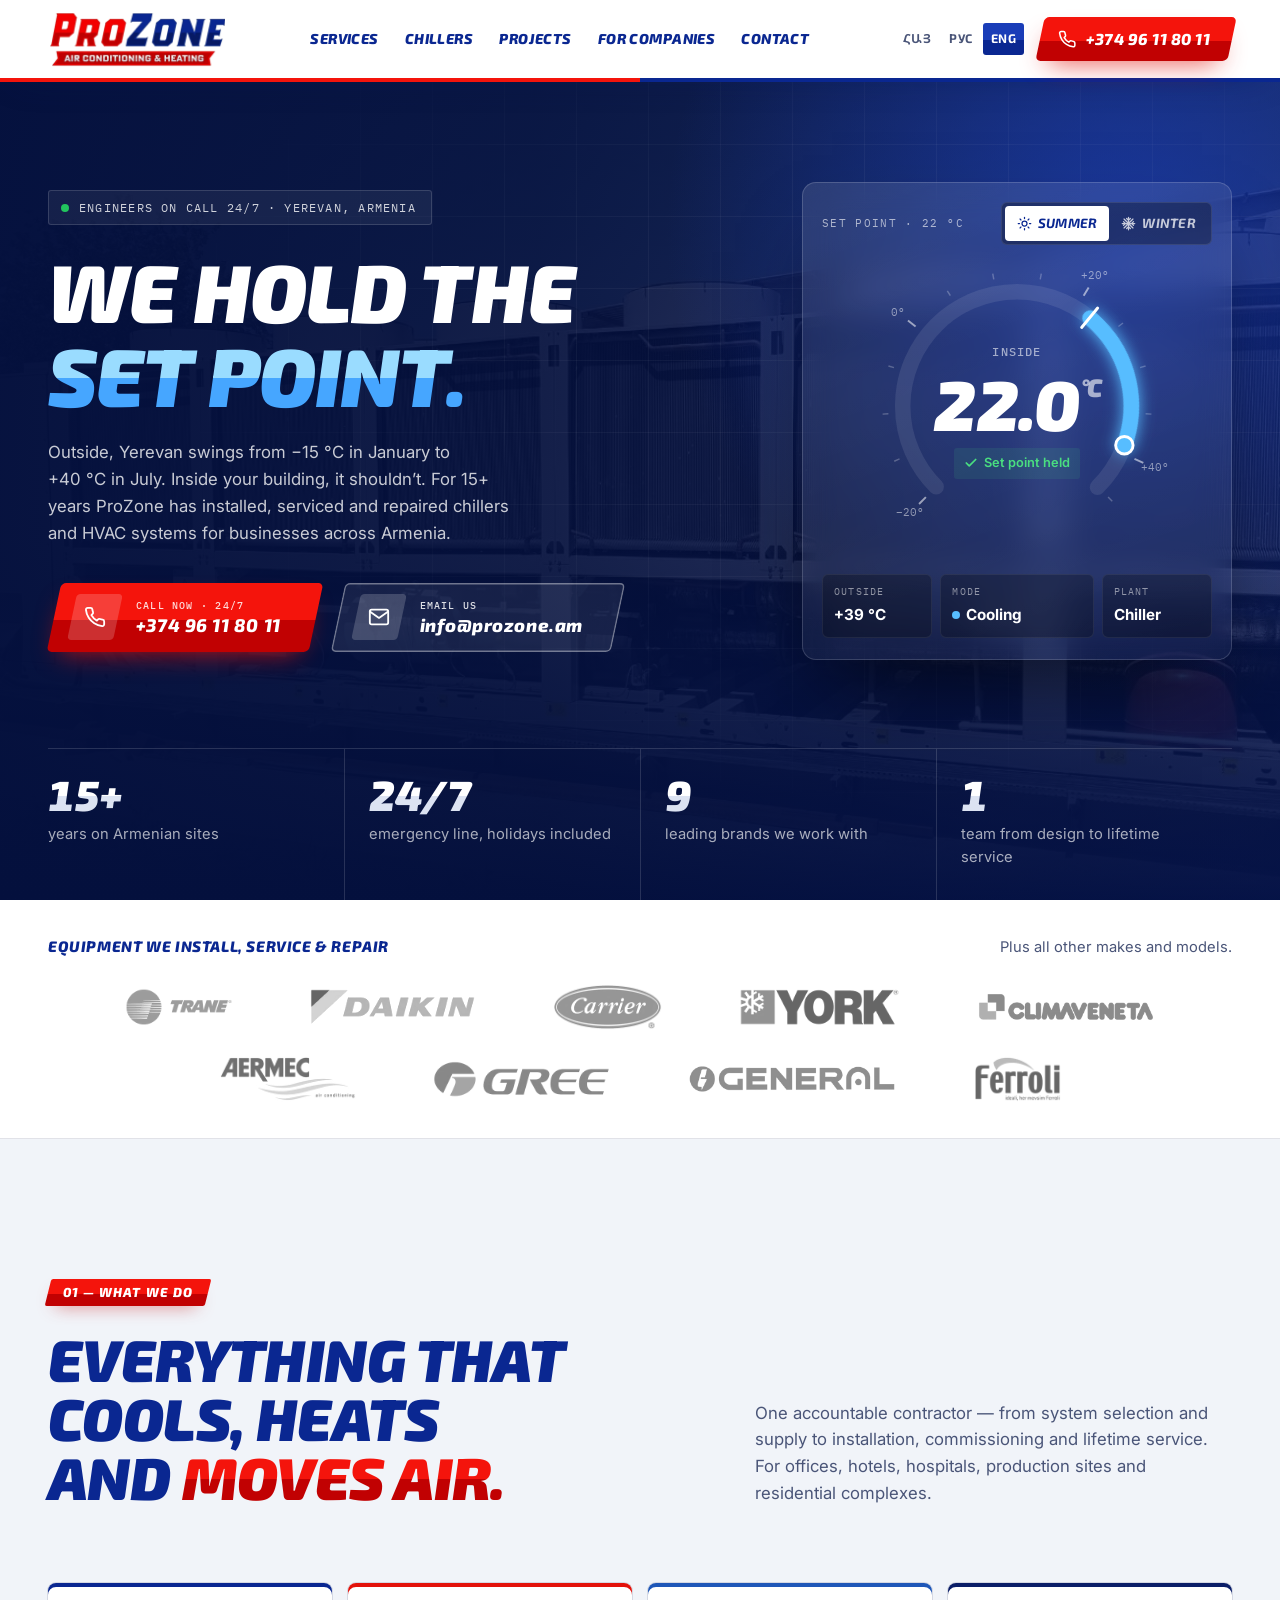
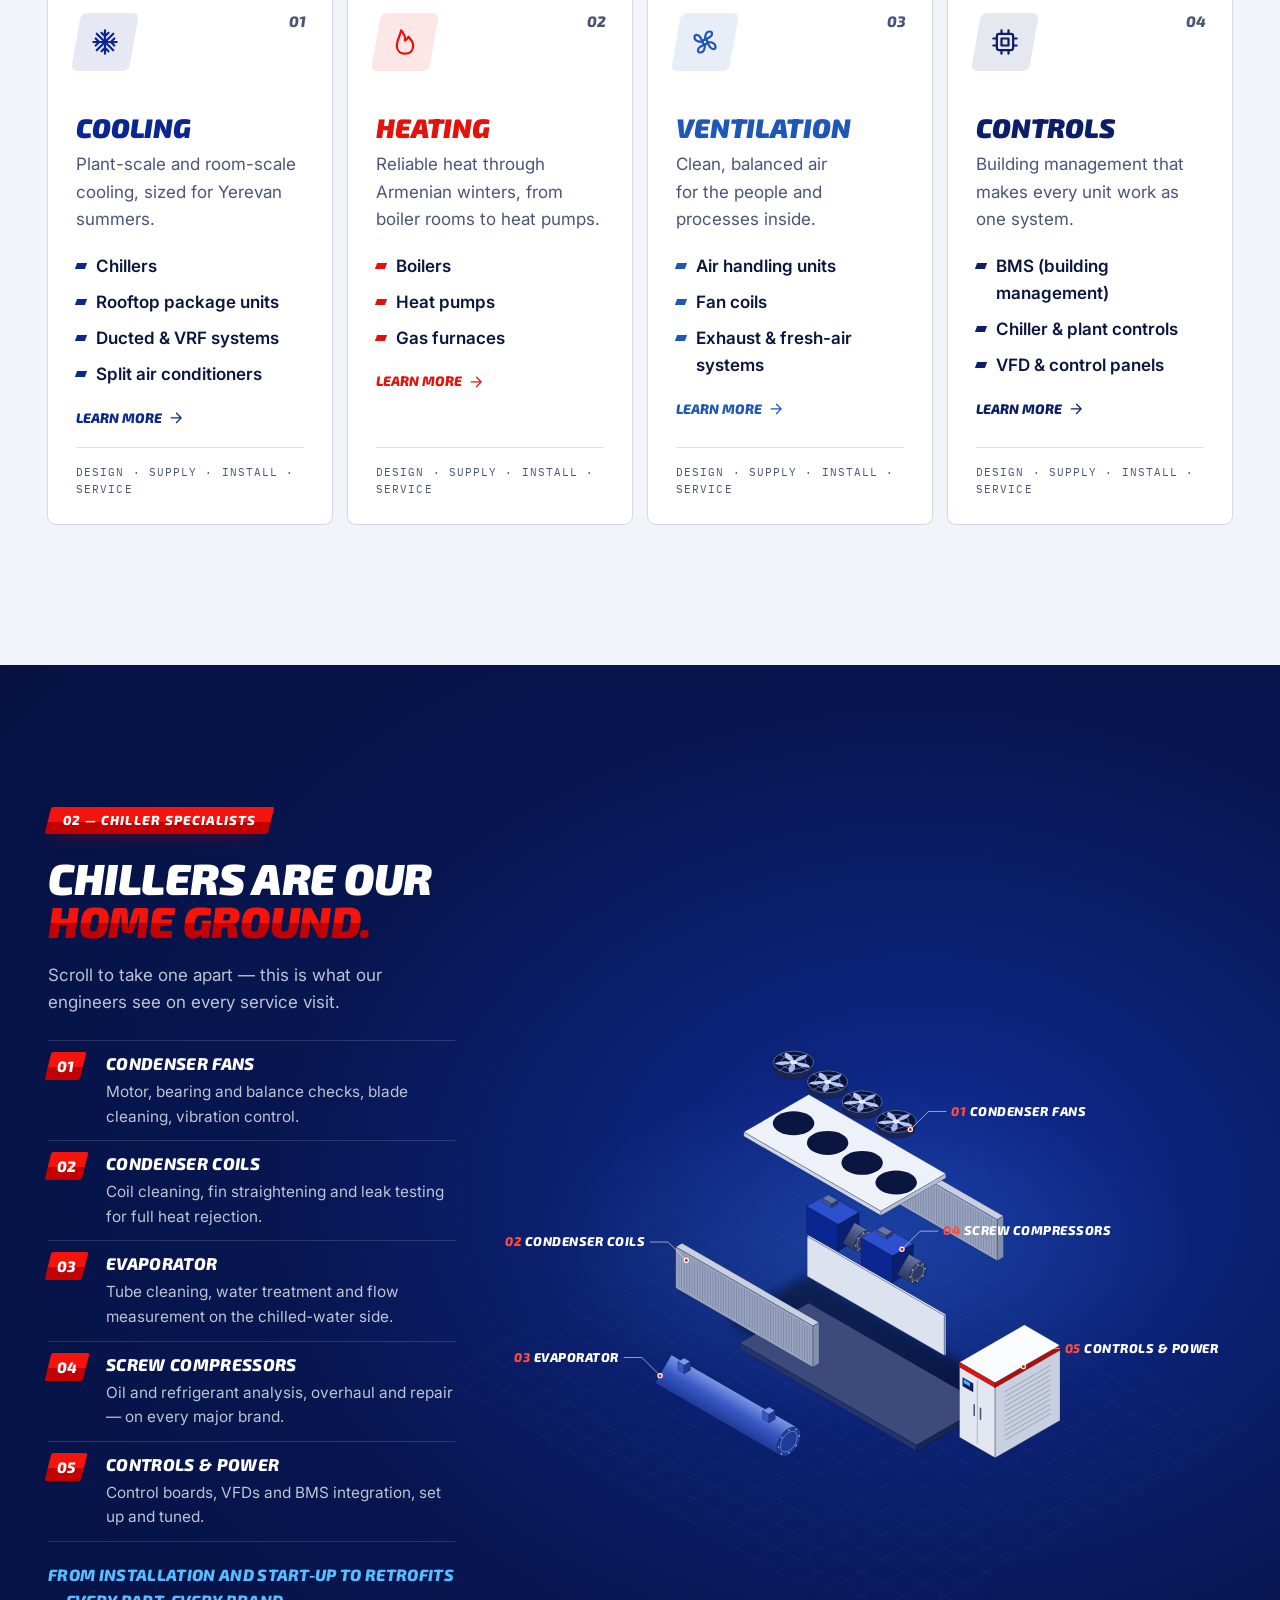
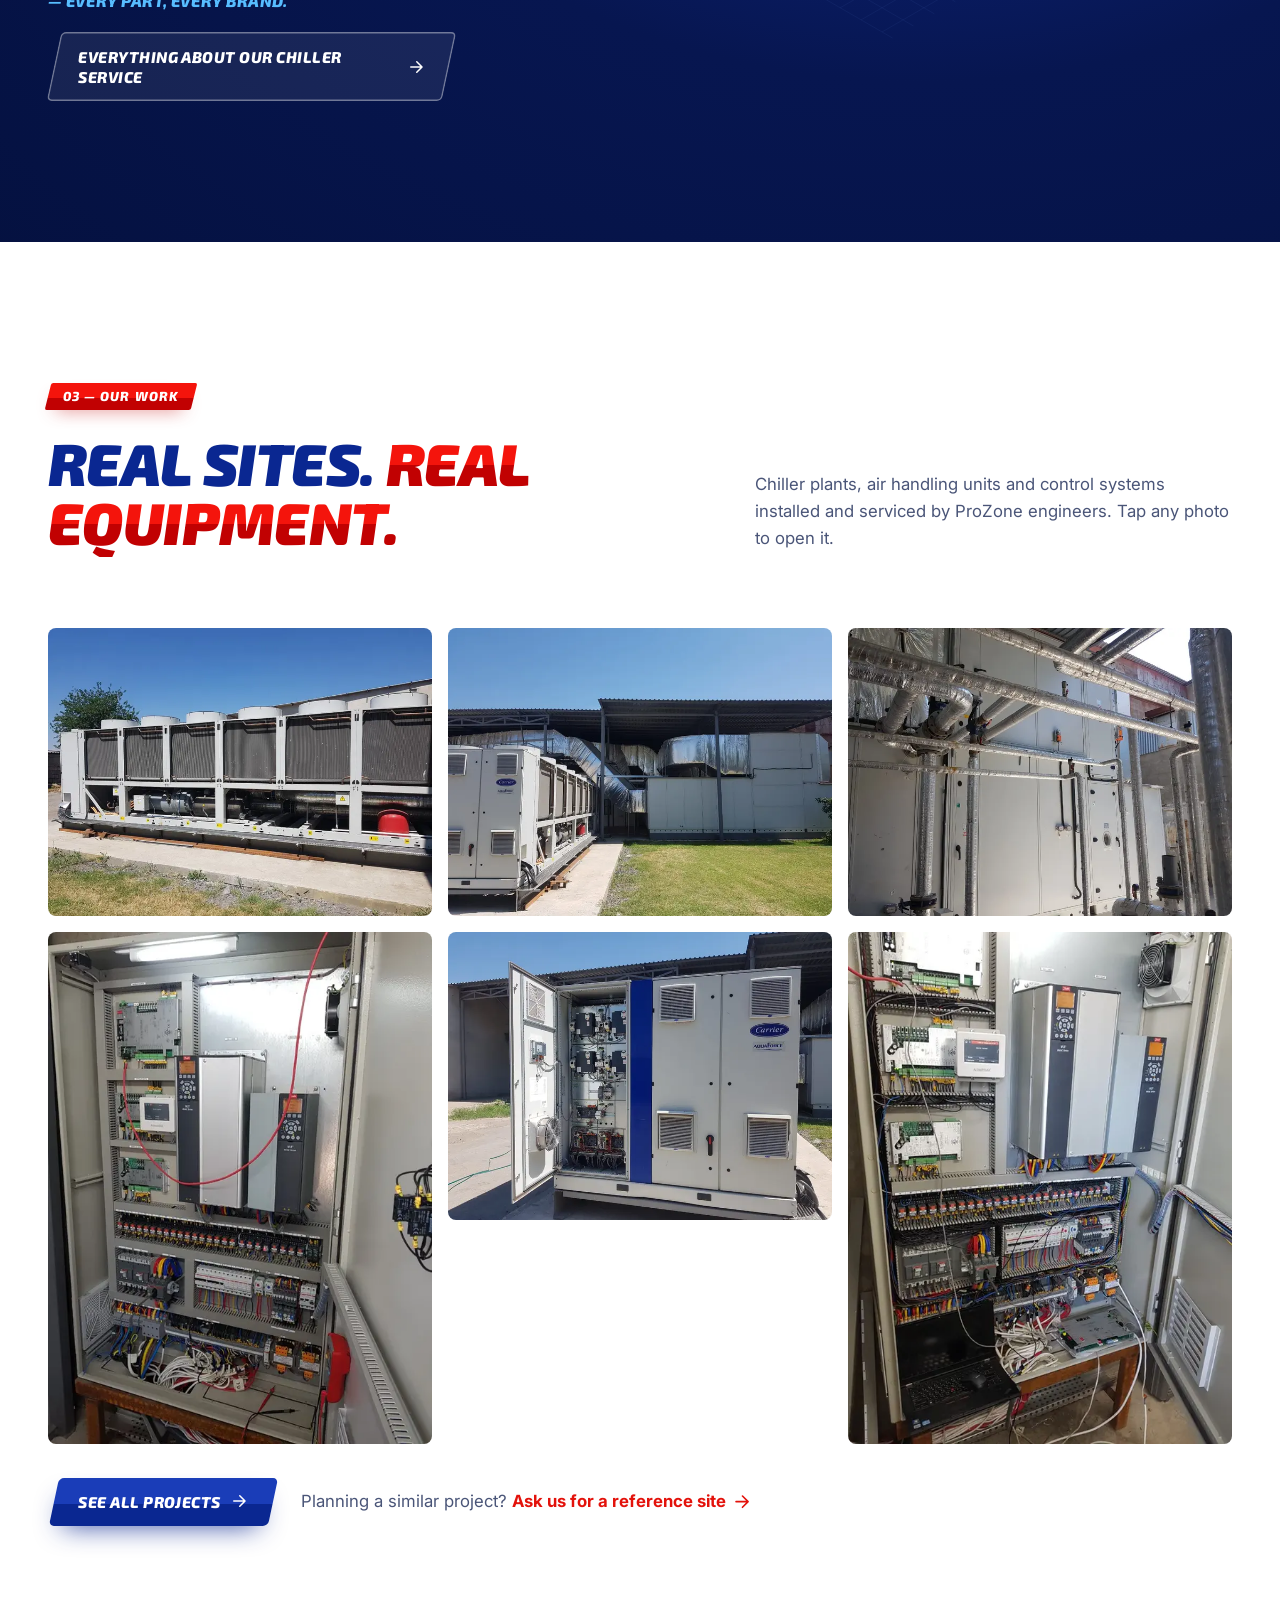
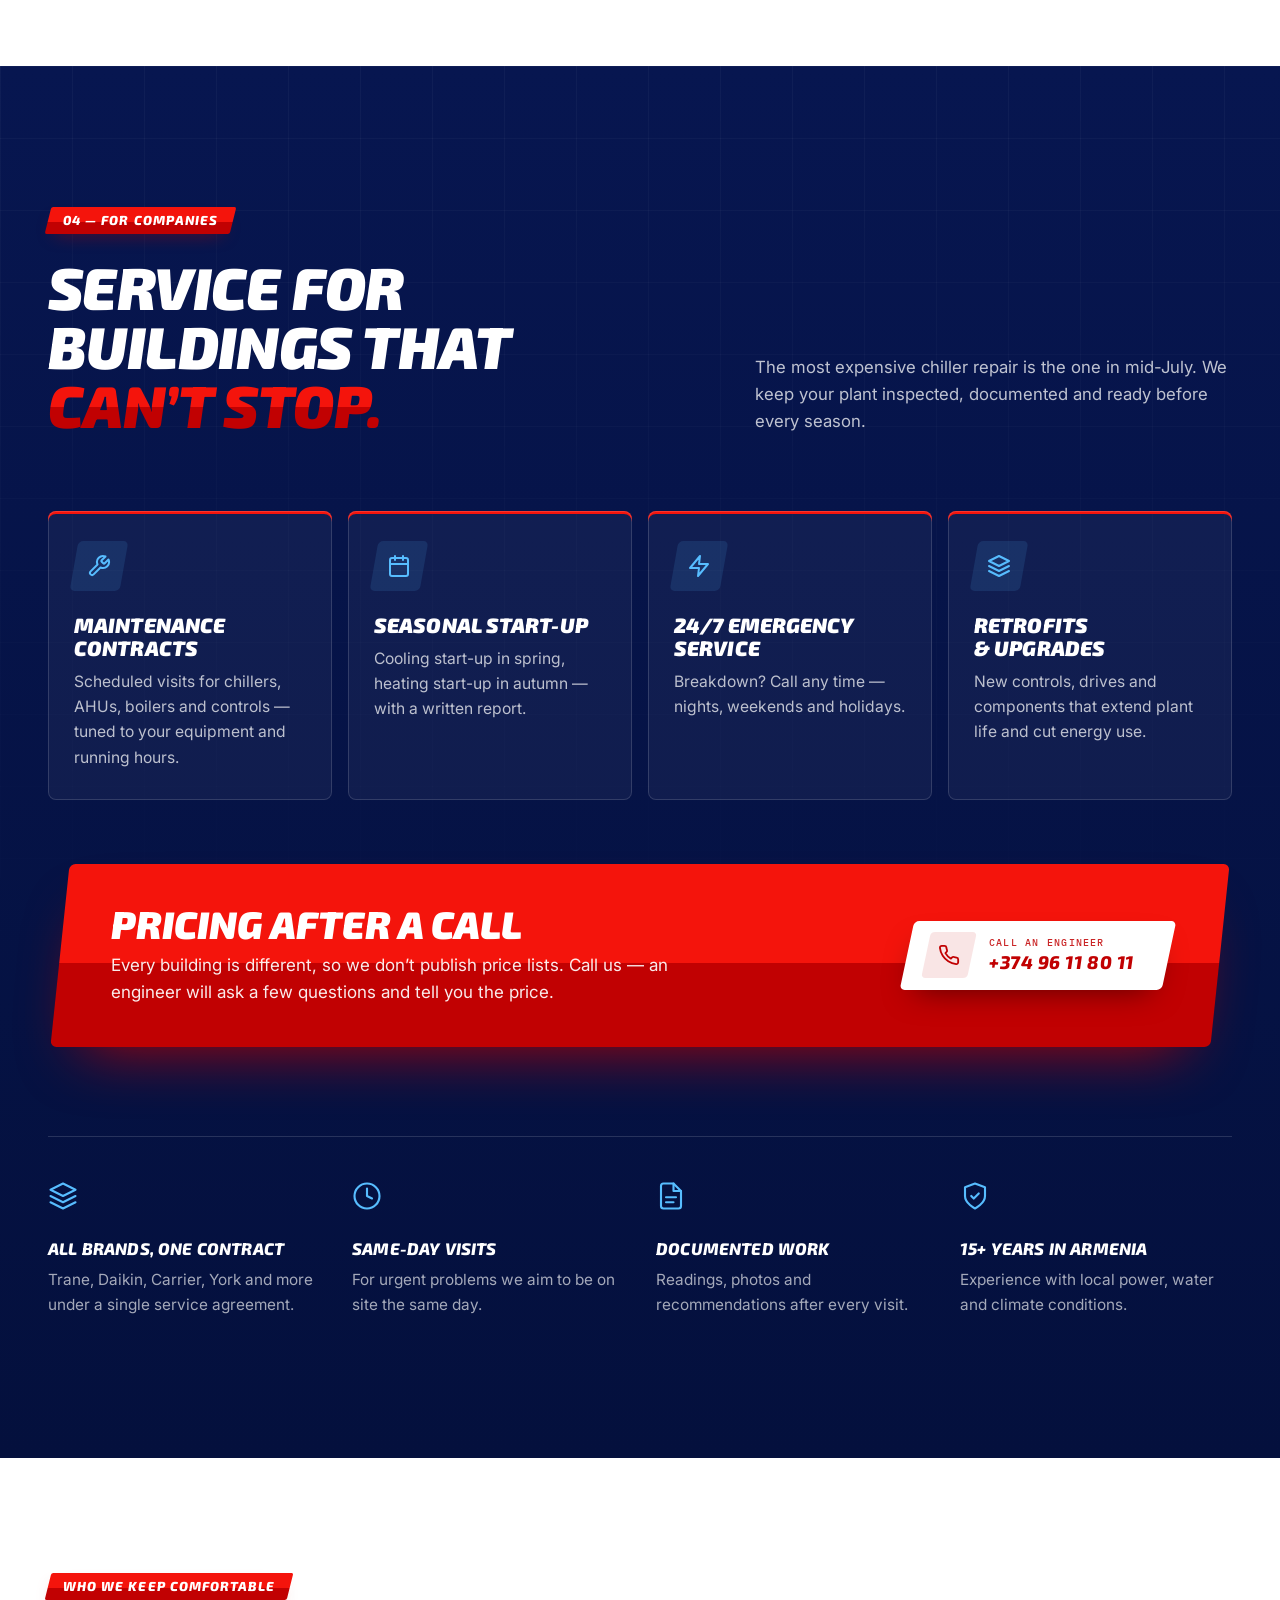
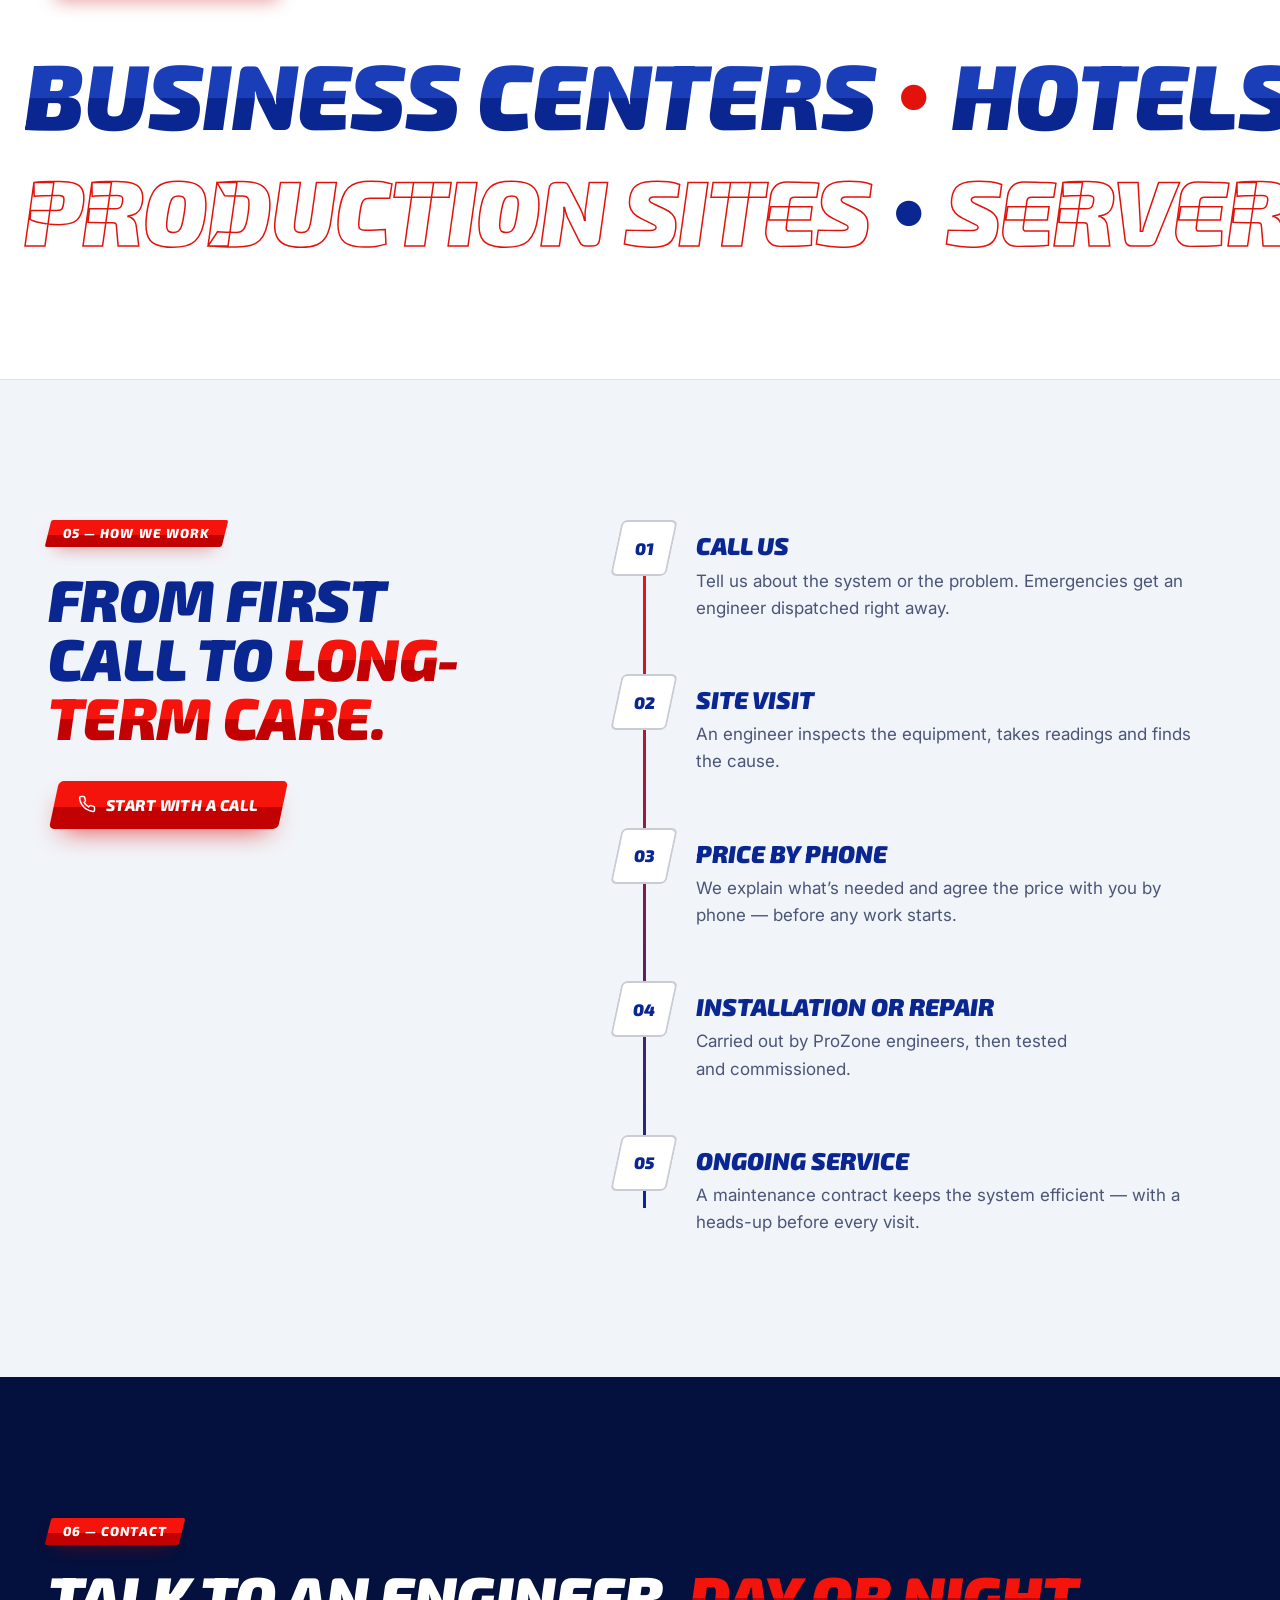
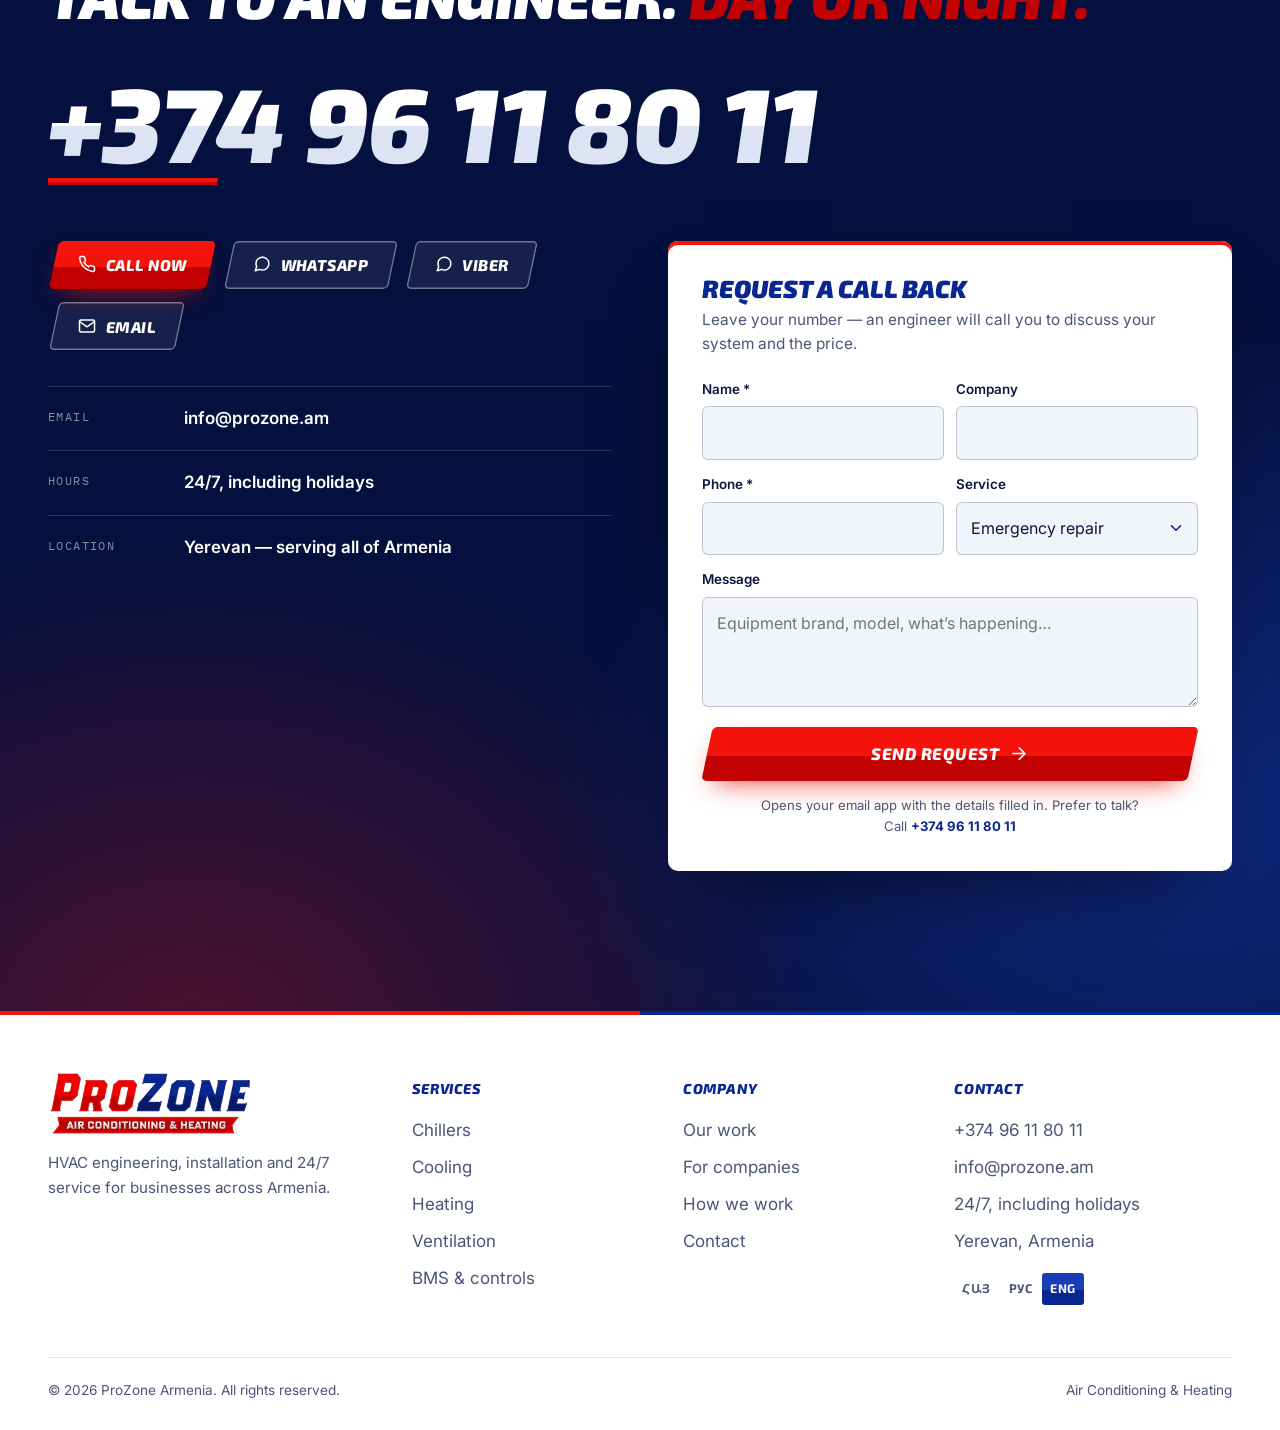
==== commit 7e934a1a: "Add inner pages: Chillers, Services, Projects, Contact - chillers.html: chiller types, 8 services, t" ====
--- a/index.html
+++ b/index.html
@@ -3,8 +3,8 @@
 <head>
   <meta charset="utf-8">
   <meta name="viewport" content="width=device-width, initial-scale=1, viewport-fit=cover">
-  <title>ProZone Armenia — Chillers, HVAC Installation &amp; 24/7 Service in Yerevan</title>
-  <meta name="description" content="ProZone installs, maintains and repairs chillers, air handling units, VRF, boilers and BMS for businesses across Armenia. 15+ years, all major brands, 24/7 line: +374 96 11 80 11.">
+  <title data-i18n="meta.title">ProZone Armenia — Chillers, HVAC Installation &amp; 24/7 Service in Yerevan</title>
+  <meta name="description" content="ProZone installs, maintains and repairs chillers, air handling units, VRF, boilers and BMS for businesses across Armenia. 15+ years, all major brands, 24/7 line: +374 96 11 80 11." data-i18n-attr="content:meta.desc">
   <link rel="canonical" href="https://www.prozone.am/">
   <meta name="theme-color" content="#071650">
 
@@ -98,6 +98,14 @@
   <symbol id="i-wrench" viewBox="0 0 24 24"><path d="M14.7 6.3a1 1 0 0 0 0 1.4l1.6 1.6a1 1 0 0 0 1.4 0l3.77-3.77a6 6 0 0 1-7.94 7.94l-6.91 6.91a2.12 2.12 0 0 1-3-3l6.91-6.91a6 6 0 0 1 7.94-7.94l-3.76 3.76z"/></symbol>
   <symbol id="i-clock" viewBox="0 0 24 24"><circle cx="12" cy="12" r="10"/><path d="M12 6v6l4 2"/></symbol>
   <symbol id="i-menu" viewBox="0 0 24 24"><path d="M3 6h18M3 12h18M3 18h18"/></symbol>
+  <symbol id="i-alert" viewBox="0 0 24 24"><path d="M10.3 3.9 1.8 18a2 2 0 0 0 1.7 3h17a2 2 0 0 0 1.7-3L13.7 3.9a2 2 0 0 0-3.4 0z"/><path d="M12 9v4M12 17h.01"/></symbol>
+  <symbol id="i-flask" viewBox="0 0 24 24"><path d="M9 2h6M10 2v6.5L4.5 18A2.5 2.5 0 0 0 6.7 22h10.6a2.5 2.5 0 0 0 2.2-4L14 8.5V2"/><path d="M7.5 14h9"/></symbol>
+  <symbol id="i-drop" viewBox="0 0 24 24"><path d="M12 2.7s-6 6.5-6 11.3a6 6 0 0 0 12 0c0-4.8-6-11.3-6-11.3z"/></symbol>
+  <symbol id="i-sparkle" viewBox="0 0 24 24"><path d="M12 3l1.8 5.2L19 10l-5.2 1.8L12 17l-1.8-5.2L5 10l5.2-1.8z"/><path d="M19 15l.8 2.2L22 18l-2.2.8L19 21l-.8-2.2L16 18l2.2-.8z"/></symbol>
+  <symbol id="i-cog" viewBox="0 0 24 24"><circle cx="12" cy="12" r="3"/><path d="M19.4 15a1.65 1.65 0 0 0 .33 1.82l.06.06a2 2 0 1 1-2.83 2.83l-.06-.06a1.65 1.65 0 0 0-1.82-.33 1.65 1.65 0 0 0-1 1.51V21a2 2 0 1 1-4 0v-.09A1.65 1.65 0 0 0 9 19.4a1.65 1.65 0 0 0-1.82.33l-.06.06a2 2 0 1 1-2.83-2.83l.06-.06A1.65 1.65 0 0 0 4.68 15a1.65 1.65 0 0 0-1.51-1H3a2 2 0 1 1 0-4h.09A1.65 1.65 0 0 0 4.6 9a1.65 1.65 0 0 0-.33-1.82l-.06-.06a2 2 0 1 1 2.83-2.83l.06.06A1.65 1.65 0 0 0 9 4.68a1.65 1.65 0 0 0 1-1.51V3a2 2 0 1 1 4 0v.09a1.65 1.65 0 0 0 1 1.51 1.65 1.65 0 0 0 1.82-.33l.06-.06a2 2 0 1 1 2.83 2.83l-.06.06A1.65 1.65 0 0 0 19.4 9a1.65 1.65 0 0 0 1.51 1H21a2 2 0 1 1 0 4h-.09a1.65 1.65 0 0 0-1.51 1z"/></symbol>
+  <symbol id="i-building" viewBox="0 0 24 24"><path d="M4 22V4a2 2 0 0 1 2-2h8a2 2 0 0 1 2 2v18M16 9h2a2 2 0 0 1 2 2v11M2 22h20M8 6h4M8 10h4M8 14h4M8 18h4"/></symbol>
+  <symbol id="i-tag" viewBox="0 0 24 24"><path d="M20.6 13.4 13.4 20.6a2 2 0 0 1-2.8 0L3 13V3h10l7.6 7.6a2 2 0 0 1 0 2.8z"/><circle cx="7.5" cy="7.5" r="1.5"/></symbol>
+  <symbol id="i-camera" viewBox="0 0 24 24"><path d="M23 19a2 2 0 0 1-2 2H3a2 2 0 0 1-2-2V8a2 2 0 0 1 2-2h4l2-3h6l2 3h4a2 2 0 0 1 2 2z"/><circle cx="12" cy="13" r="4"/></symbol>
 </svg>
 
 <a class="skip" href="#main" data-i18n="skip">Skip to content</a>
@@ -105,15 +113,15 @@
 <!-- ============ HEADER ============ -->
 <header class="hdr" id="top">
   <div class="hdr__bar wrap">
-    <a class="hdr__logo" href="#top" aria-label="ProZone">
+    <a class="hdr__logo" href="./" aria-label="ProZone">
       <img src="assets/img/logo.webp" alt="ProZone Air Conditioning &amp; Heating" width="720" height="228">
     </a>
     <nav class="hdr__nav" aria-label="Main">
-      <a href="#services" data-i18n="nav.services">Services</a>
-      <a href="#chillers" data-i18n="nav.chillers">Chillers</a>
-      <a href="#work" data-i18n="nav.work">Projects</a>
-      <a href="#business" data-i18n="nav.business">For companies</a>
-      <a href="#contact" data-i18n="nav.contact">Contact</a>
+      <a href="services.html" data-i18n="nav.services">Services</a>
+      <a href="chillers.html" data-i18n="nav.chillers">Chillers</a>
+      <a href="projects.html" data-i18n="nav.work">Projects</a>
+      <a href="./#business" data-i18n="nav.business">For companies</a>
+      <a href="contact.html" data-i18n="nav.contact">Contact</a>
     </nav>
     <div class="hdr__actions">
       <div class="lang hdr__lang" role="group" aria-label="Language">
@@ -132,11 +140,11 @@
   </div>
   <div class="hdr__stripe" aria-hidden="true"></div>
   <nav class="mnav" id="mnav" aria-label="Mobile" hidden>
-    <a href="#services" data-i18n="nav.services">Services</a>
-    <a href="#chillers" data-i18n="nav.chillers">Chillers</a>
-    <a href="#work" data-i18n="nav.work">Projects</a>
-    <a href="#business" data-i18n="nav.business">For companies</a>
-    <a href="#contact" data-i18n="nav.contact">Contact</a>
+    <a href="services.html" data-i18n="nav.services">Services</a>
+    <a href="chillers.html" data-i18n="nav.chillers">Chillers</a>
+    <a href="projects.html" data-i18n="nav.work">Projects</a>
+    <a href="./#business" data-i18n="nav.business">For companies</a>
+    <a href="contact.html" data-i18n="nav.contact">Contact</a>
     <div class="lang mnav__lang" role="group" aria-label="Language">
       <a href="?lang=hy" data-set-lang="hy" lang="hy">Հայերեն</a>
       <a href="?lang=ru" data-set-lang="ru" lang="ru">Русский</a>
@@ -259,6 +267,7 @@
             <li data-i18n="svc.cool.3">Ducted &amp; VRF systems</li>
             <li data-i18n="svc.cool.4">Split air conditioners</li>
           </ul>
+          <a class="svc__more" href="services.html#cooling"><span data-i18n="more">Learn more</span> <svg class="i"><use href="#i-arrow"/></svg></a>
           <span class="svc__foot" data-i18n="svc.foot">Design · Supply · Install · Service</span>
         </article>
         <article class="svc svc--heat" data-reveal>
@@ -271,6 +280,7 @@
             <li data-i18n="svc.heat.2">Heat pumps</li>
             <li data-i18n="svc.heat.3">Gas furnaces</li>
           </ul>
+          <a class="svc__more" href="services.html#heating"><span data-i18n="more">Learn more</span> <svg class="i"><use href="#i-arrow"/></svg></a>
           <span class="svc__foot" data-i18n="svc.foot">Design · Supply · Install · Service</span>
         </article>
         <article class="svc svc--air" data-reveal>
@@ -283,6 +293,7 @@
             <li data-i18n="svc.air.2">Fan coils</li>
             <li data-i18n="svc.air.3">Exhaust &amp; fresh-air systems</li>
           </ul>
+          <a class="svc__more" href="services.html#ventilation"><span data-i18n="more">Learn more</span> <svg class="i"><use href="#i-arrow"/></svg></a>
           <span class="svc__foot" data-i18n="svc.foot">Design · Supply · Install · Service</span>
         </article>
         <article class="svc svc--ctrl" data-reveal>
@@ -295,6 +306,7 @@
             <li data-i18n="svc.ctrl.2">Chiller &amp; plant controls</li>
             <li data-i18n="svc.ctrl.3">VFD &amp; control panels</li>
           </ul>
+          <a class="svc__more" href="services.html#controls"><span data-i18n="more">Learn more</span> <svg class="i"><use href="#i-arrow"/></svg></a>
           <span class="svc__foot" data-i18n="svc.foot">Design · Supply · Install · Service</span>
         </article>
       </div>
@@ -317,6 +329,7 @@
             <li data-step="5"><span class="xp__n">05</span><div><h3 data-i18n="ch.s5.t">Controls &amp; power</h3><p data-i18n="ch.s5.p">Control boards, VFDs and BMS integration, set up and tuned.</p></div></li>
           </ol>
           <p class="xp__end" data-i18n="ch.end">From installation and start-up to retrofits — every part, every brand.</p>
+          <a class="btn btn--ghost xp__more" href="chillers.html"><span data-i18n="ch.more">Everything about our chiller service</span> <svg class="i"><use href="#i-arrow"/></svg></a>
           <div class="xp__progress" aria-hidden="true"><span></span></div>
         </div>
         <div class="xp__stage">
@@ -337,13 +350,6 @@
         <p class="sec__lead" data-reveal data-i18n="work.lead">Chiller plants, air handling units and control systems installed and serviced by ProZone engineers. Tap any photo to open it.</p>
       </header>
 
-      <div class="filters" role="group" aria-label="Filter" data-reveal>
-        <button type="button" data-filter="all" aria-pressed="true"><span data-i18n="flt.all">All</span><span class="count"></span></button>
-        <button type="button" data-filter="chillers" aria-pressed="false"><span data-i18n="flt.chillers">Chillers</span><span class="count"></span></button>
-        <button type="button" data-filter="air" aria-pressed="false"><span data-i18n="flt.air">Air handling</span><span class="count"></span></button>
-        <button type="button" data-filter="controls" aria-pressed="false"><span data-i18n="flt.controls">Controls &amp; BMS</span><span class="count"></span></button>
-        <button type="button" data-filter="piping" aria-pressed="false"><span data-i18n="flt.piping">Piping</span><span class="count"></span></button>
-      </div>
 
       <div class="gallery">
         <a class="shot" href="assets/img/work/chiller-plant.webp" data-cat="chillers" data-title="Air-cooled chiller plant" data-tag="Chillers · Installation" data-i18n-attr="data-title:g1,data-tag:tag.chInst">
@@ -370,29 +376,12 @@
           <img src="assets/img/work/controls-diagnostics-sm.webp" alt="On-site controls diagnostics" data-i18n-attr="alt:g6" width="540" height="720" loading="lazy">
           <span class="shot__cap"><span><span class="shot__tag" data-i18n="tag.ctrl">Controls &amp; BMS</span><b data-i18n="g6">On-site controls diagnostics</b></span><span class="shot__zoom"><svg class="i"><use href="#i-zoom"/></svg></span></span>
         </a>
-        <a class="shot" href="assets/img/work/piping-flow-measurement.webp" data-cat="piping" data-title="Chilled-water piping &amp; flow measurement" data-tag="Piping" data-i18n-attr="data-title:g7,data-tag:tag.pipe">
-          <img src="assets/img/work/piping-flow-measurement-sm.webp" alt="Chilled-water piping &amp; flow measurement" data-i18n-attr="alt:g7" width="720" height="540" loading="lazy">
-          <span class="shot__cap"><span><span class="shot__tag" data-i18n="tag.pipe">Piping</span><b data-i18n="g7">Chilled-water piping &amp; flow measurement</b></span><span class="shot__zoom"><svg class="i"><use href="#i-zoom"/></svg></span></span>
-        </a>
-        <a class="shot" href="assets/img/work/chiller-control-panel.webp" data-cat="chillers controls" data-title="Chiller control panel commissioning" data-tag="Chillers · Controls" data-i18n-attr="data-title:g8,data-tag:tag.chCtrl">
-          <img src="assets/img/work/chiller-control-panel-sm.webp" alt="Chiller control panel commissioning" data-i18n-attr="alt:g8" width="720" height="540" loading="lazy">
-          <span class="shot__cap"><span><span class="shot__tag" data-i18n="tag.chCtrl">Chillers · Controls</span><b data-i18n="g8">Chiller control panel commissioning</b></span><span class="shot__zoom"><svg class="i"><use href="#i-zoom"/></svg></span></span>
-        </a>
-        <a class="shot" href="assets/img/work/ahu-installation.webp" data-cat="air" data-title="Air handling unit installation" data-tag="Air handling" data-i18n-attr="data-title:g9,data-tag:tag.air">
-          <img src="assets/img/work/ahu-installation-sm.webp" alt="Air handling unit installation" data-i18n-attr="alt:g9" width="720" height="540" loading="lazy">
-          <span class="shot__cap"><span><span class="shot__tag" data-i18n="tag.air">Air handling</span><b data-i18n="g9">Air handling unit installation</b></span><span class="shot__zoom"><svg class="i"><use href="#i-zoom"/></svg></span></span>
-        </a>
-        <a class="shot" href="assets/img/work/carrier-aquaforce-service.webp" data-cat="chillers" data-title="Carrier AquaForce chiller service" data-tag="Chillers · Service" data-i18n-attr="data-title:g10,data-tag:tag.chSvc">
-          <img src="assets/img/work/carrier-aquaforce-service-sm.webp" alt="Carrier AquaForce chiller service" data-i18n-attr="alt:g10" width="720" height="540" loading="lazy">
-          <span class="shot__cap"><span><span class="shot__tag" data-i18n="tag.chSvc">Chillers · Service</span><b data-i18n="g10">Carrier AquaForce chiller service</b></span><span class="shot__zoom"><svg class="i"><use href="#i-zoom"/></svg></span></span>
-        </a>
-        <a class="shot" href="assets/img/work/hydronic-manifold.webp" data-cat="piping" data-title="Hydronic manifold &amp; insulated piping" data-tag="Piping" data-i18n-attr="data-title:g11,data-tag:tag.pipe">
-          <img src="assets/img/work/hydronic-manifold-sm.webp" alt="Hydronic manifold &amp; insulated piping" data-i18n-attr="alt:g11" width="720" height="540" loading="lazy">
-          <span class="shot__cap"><span><span class="shot__tag" data-i18n="tag.pipe">Piping</span><b data-i18n="g11">Hydronic manifold &amp; insulated piping</b></span><span class="shot__zoom"><svg class="i"><use href="#i-zoom"/></svg></span></span>
-        </a>
-      </div>
-
-      <p class="work__more" data-reveal><span data-i18n="work.more">Planning a similar project?</span> <a href="#contact"><span data-i18n="work.moreLink">Ask us for a reference site</span> <svg class="i"><use href="#i-arrow"/></svg></a></p>
+      </div>
+
+      <div class="sec__foot" data-reveal>
+        <a class="btn btn--blue" href="projects.html"><span data-i18n="work.all">See all projects</span> <svg class="i"><use href="#i-arrow"/></svg></a>
+        <p class="work__more"><span data-i18n="work.more">Planning a similar project?</span> <a href="#contact"><span data-i18n="work.moreLink">Ask us for a reference site</span> <svg class="i"><use href="#i-arrow"/></svg></a></p>
+      </div>
     </div>
   </section>
 
@@ -539,26 +528,26 @@
   <div class="wrap">
     <div class="foot__grid">
       <div>
-        <a class="foot__logo" href="#top"><img src="assets/img/logo.webp" alt="ProZone Air Conditioning &amp; Heating" width="720" height="228" loading="lazy"></a>
+        <a class="foot__logo" href="./"><img src="assets/img/logo.webp" alt="ProZone Air Conditioning &amp; Heating" width="720" height="228" loading="lazy"></a>
         <p data-i18n="ft.desc">HVAC engineering, installation and 24/7 service for businesses across Armenia.</p>
       </div>
       <div>
         <h3 data-i18n="ft.services">Services</h3>
         <ul>
-          <li><a href="#chillers" data-i18n="nav.chillers">Chillers</a></li>
-          <li><a href="#services" data-i18n="svc.cool.t">Cooling</a></li>
-          <li><a href="#services" data-i18n="svc.heat.t">Heating</a></li>
-          <li><a href="#services" data-i18n="svc.air.t">Ventilation</a></li>
-          <li><a href="#services" data-i18n="ft.bms">BMS &amp; controls</a></li>
+          <li><a href="chillers.html" data-i18n="nav.chillers">Chillers</a></li>
+          <li><a href="services.html#cooling" data-i18n="svc.cool.t">Cooling</a></li>
+          <li><a href="services.html#heating" data-i18n="svc.heat.t">Heating</a></li>
+          <li><a href="services.html#ventilation" data-i18n="svc.air.t">Ventilation</a></li>
+          <li><a href="services.html#controls" data-i18n="ft.bms">BMS &amp; controls</a></li>
         </ul>
       </div>
       <div>
         <h3 data-i18n="ft.company">Company</h3>
         <ul>
-          <li><a href="#work" data-i18n="ft.work">Our work</a></li>
-          <li><a href="#business" data-i18n="nav.business">For companies</a></li>
-          <li><a href="#process" data-i18n="ft.how">How we work</a></li>
-          <li><a href="#contact" data-i18n="nav.contact">Contact</a></li>
+          <li><a href="projects.html" data-i18n="ft.work">Our work</a></li>
+          <li><a href="./#business" data-i18n="nav.business">For companies</a></li>
+          <li><a href="./#process" data-i18n="ft.how">How we work</a></li>
+          <li><a href="contact.html" data-i18n="nav.contact">Contact</a></li>
         </ul>
       </div>
       <div>
--- a/assets/css/style.css
+++ b/assets/css/style.css
@@ -628,7 +628,7 @@
   content: ""; position: absolute; inset: 0; z-index: -1; transform: skewX(-6deg); border-radius: 6px;
   background: var(--two-red); box-shadow: 0 30px 60px -30px rgba(193, 1, 2, .9);
 }
-.pricecall h3 { margin: 0 0 8px; font-family: var(--f-display); font-weight: 900; font-style: italic; text-transform: uppercase; font-size: clamp(1.6rem, 3vw, 2.5rem); line-height: 1.05; }
+.pricecall h2, .pricecall h3 { margin: 0 0 8px; font-family: var(--f-display); font-weight: 900; font-style: italic; text-transform: uppercase; font-size: clamp(1.6rem, 3vw, 2.5rem); line-height: 1.05; }
 .pricecall p { margin: 0; max-width: 54ch; color: rgba(255, 255, 255, .92); }
 .why { display: grid; grid-template-columns: repeat(4, 1fr); gap: 32px; margin-top: clamp(56px, 7vw, 96px); padding-top: 44px; border-top: 1px solid var(--line-d); }
 .why .i { width: 30px; height: 30px; color: var(--ice); stroke-width: 1.7; }
@@ -821,3 +821,185 @@
 }
 .mnav .btn--line span, .btn .is-mail { text-transform: none; }
 :lang(hy) .dial__read dd, :lang(ru) .dial__read dd { font-size: .86rem; }
+
+/* ==========================================================================
+   Inner pages
+   ========================================================================== */
+.hdr__nav a[aria-current="page"] { color: var(--red); }
+.hdr__nav a[aria-current="page"]::after { transform: scaleX(1) skewX(-14deg); }
+.mnav > a[aria-current="page"] { color: var(--red); }
+
+/* Page hero */
+.phero { --mode: var(--red-hi); --mode-grad: var(--two-red); min-height: 0; padding: 170px 0 clamp(64px, 8vw, 110px); }
+.phero__inner { display: grid; justify-items: start; }
+.phero .hero__media img { opacity: .36; }
+.phero .h1 { font-size: clamp(2.3rem, 5.6vw, 5.2rem); }
+.phero .kicker { margin-bottom: 22px; }
+.phero .hero__lead { margin-bottom: 32px; }
+.crumbs { display: flex; flex-wrap: wrap; align-items: center; gap: 10px; margin: 0 0 22px; font-family: var(--f-mono); font-size: .74rem; letter-spacing: .1em; text-transform: uppercase; color: rgba(255, 255, 255, .6); }
+.crumbs a:hover { color: #fff; }
+.crumbs [aria-current] { color: #fff; }
+.phero .bigphone { margin: 6px 0 26px; }
+:lang(hy) .phero .h1 { font-size: clamp(1.8rem, 4.2vw, 3.9rem); }
+:lang(ru) .phero .h1 { font-size: clamp(2rem, 4.8vw, 4.5rem); }
+@media (max-width: 680px) { .phero { padding-top: 116px; } }
+
+/* Shared call-to-action band */
+.ctaband { padding-block: clamp(56px, 7vw, 100px); color: #fff; background: var(--navy-3); overflow: hidden; }
+.ctaband .pricecall { margin-top: 0; }
+
+/* Card grids */
+.tcards { display: grid; grid-template-columns: repeat(4, 1fr); gap: 16px; }
+.tcard { position: relative; overflow: hidden; padding: 30px 26px; border-radius: var(--radius); background: #fff; box-shadow: 0 0 0 1px var(--line), inset 0 4px 0 var(--blue); }
+.tcard__n { position: absolute; top: 8px; right: 16px; font-family: var(--f-display); font-weight: 900; font-style: italic; font-size: 4.2rem; line-height: 1; color: transparent; -webkit-text-stroke: 1.5px rgba(10, 39, 145, .18); }
+.tcard h3 { margin: 46px 0 10px; font-family: var(--f-display); font-weight: 900; font-style: italic; text-transform: uppercase; font-size: 1.4rem; line-height: 1.1; color: var(--blue); }
+.tcard p { margin: 0; color: var(--ink-2); }
+.brandrow { display: flex; flex-wrap: wrap; justify-content: center; align-items: center; gap: 24px 52px; margin-top: 52px; padding-top: 38px; border-top: 1px solid var(--line); }
+.brandrow p { flex-basis: 100%; margin: 0 0 6px; text-align: center; font-family: var(--f-display); font-weight: 800; font-style: italic; text-transform: uppercase; font-size: .92rem; letter-spacing: .04em; color: var(--blue); }
+.brandrow img { height: 34px; width: auto; filter: grayscale(1) contrast(1.1); opacity: .65; mix-blend-mode: multiply; transition: filter .3s, opacity .3s; }
+.brandrow img:hover { filter: none; opacity: 1; }
+
+.paper { background: var(--paper); }
+.grid8 { display: grid; grid-template-columns: repeat(4, 1fr); gap: 16px; }
+.mini { padding: 26px 24px 28px; border-radius: var(--radius); background: #fff; box-shadow: 0 0 0 1px var(--line); transition: translate .35s var(--ease), box-shadow .35s; }
+.mini:hover { translate: 0 -4px; box-shadow: 0 0 0 1px var(--line), 0 24px 40px -28px rgba(10, 39, 145, .6); }
+.mini__ic { display: grid; place-items: center; width: 48px; height: 48px; transform: skewX(-10deg); border-radius: 5px; background: rgba(10, 39, 145, .08); color: var(--blue); }
+.mini__ic .i { width: 22px; height: 22px; transform: skewX(10deg); }
+.mini h3 { margin: 18px 0 8px; font-family: var(--f-display); font-weight: 900; font-style: italic; text-transform: uppercase; font-size: 1.12rem; line-height: 1.15; color: var(--blue); }
+.mini p { margin: 0; font-size: .97rem; color: var(--ink-2); }
+@media (max-width: 1120px) { .tcards, .grid8 { grid-template-columns: repeat(2, 1fr); } }
+@media (max-width: 560px) { .tcards, .grid8 { grid-template-columns: 1fr; } .tcard h3 { margin-top: 34px; } }
+
+/* Checklist */
+.check__grid { display: grid; grid-template-columns: minmax(0, .9fr) minmax(0, 1.1fr); gap: 64px; align-items: start; }
+.check__grid .sec__lead { margin-top: 24px; }
+.check__photo { margin: 32px 0 0; overflow: hidden; border-radius: var(--radius); }
+.checklist { list-style: none; margin: 0; padding: 0; border-top: 1px solid var(--line); }
+.checklist li { display: grid; grid-template-columns: 46px 1fr; gap: 16px; align-items: center; padding: 16px 0; border-bottom: 1px solid var(--line); font-weight: 600; }
+.tick { position: relative; isolation: isolate; display: grid; place-items: center; width: 40px; height: 34px; color: #fff; }
+.tick::before { content: ""; position: absolute; inset: 0; z-index: -1; transform: skewX(-12deg); border-radius: 4px; background: var(--two-red); }
+.tick .i { width: 18px; height: 18px; stroke-width: 3; }
+@media (max-width: 900px) { .check__grid { grid-template-columns: 1fr; gap: 36px; } }
+
+/* Warning signs */
+.warn { color: #fff; background: var(--navy-3); }
+.wgrid { display: grid; grid-template-columns: repeat(3, 1fr); gap: 16px; }
+.wcard { display: flex; align-items: flex-start; gap: 16px; padding: 24px 22px; border-radius: var(--radius); background: rgba(255, 255, 255, .045); box-shadow: inset 0 0 0 1px var(--line-d), inset 3px 0 0 var(--red-hi); }
+.wcard .i { flex: none; width: 26px; height: 26px; color: #FF6B5E; }
+.wcard p { margin: 0; font-size: 1.02rem; font-weight: 600; line-height: 1.4; }
+.warn__cta { display: flex; flex-wrap: wrap; align-items: center; gap: 18px 24px; margin-top: 36px; padding-left: 6px; }
+@media (max-width: 960px) { .wgrid { grid-template-columns: repeat(2, 1fr); } }
+@media (max-width: 560px) { .wgrid { grid-template-columns: 1fr; } }
+
+/* FAQ */
+.faq__grid { display: grid; grid-template-columns: minmax(0, .8fr) minmax(0, 1.2fr); gap: 64px; align-items: start; }
+.faq__list { border-top: 1px solid var(--line); }
+.faq details { border-bottom: 1px solid var(--line); }
+.faq summary {
+  display: flex; justify-content: space-between; align-items: center; gap: 20px; padding: 22px 0; cursor: pointer; list-style: none;
+  font-family: var(--f-display); font-weight: 800; font-style: italic; text-transform: uppercase; font-size: 1.1rem; line-height: 1.25; color: var(--blue);
+}
+.faq summary::-webkit-details-marker { display: none; }
+.faq summary::after {
+  content: "+"; flex: none; display: grid; place-items: center; width: 34px; height: 30px; transform: skewX(-12deg); border-radius: 4px;
+  font-family: var(--f-body); font-style: normal; font-weight: 700; font-size: 1.3rem; color: #fff; background: var(--two-red);
+}
+.faq details[open] summary::after { content: "−"; }
+.faq details p { margin: -6px 0 24px; max-width: 62ch; color: var(--ink-2); }
+@media (max-width: 900px) { .faq__grid { grid-template-columns: 1fr; gap: 28px; } }
+
+/* Section footer row (link buttons under a section) */
+.sec__foot { display: flex; flex-wrap: wrap; align-items: center; gap: 16px 28px; margin-top: 34px; padding-left: 6px; }
+.sec__foot .work__more { margin: 0; }
+
+/* Services page */
+.svcp__grid { display: grid; grid-template-columns: 250px minmax(0, 1fr); gap: 56px; align-items: start; }
+.svcp__nav { position: sticky; top: calc(var(--hdr-h) + 36px); display: grid; gap: 4px; }
+.svcp__nav a {
+  --c: var(--blue);
+  display: flex; align-items: center; gap: 12px; padding: 12px 14px; border-radius: 6px;
+  font-family: var(--f-display); font-weight: 800; font-style: italic; text-transform: uppercase; font-size: .98rem; color: var(--c);
+  transition: background-color .25s, color .25s;
+}
+.svcp__nav a .i { width: 20px; height: 20px; }
+.svcp__nav a:hover { background: var(--paper); }
+.svcp__nav a[aria-current="true"] { color: #fff; background: var(--two-blue); }
+.chiprow { display: flex; flex-wrap: wrap; gap: 10px; margin-bottom: 64px; padding-left: 4px; }
+.chip { position: relative; isolation: isolate; padding: 8px 16px; font-family: var(--f-display); font-weight: 700; font-style: italic; text-transform: uppercase; font-size: .82rem; letter-spacing: .02em; color: var(--blue); }
+.chip::before { content: ""; position: absolute; inset: 0; z-index: -1; transform: skewX(-12deg); border-radius: 4px; background: var(--paper); box-shadow: inset 0 0 0 1.5px var(--line-strong); }
+.cat { --c: var(--blue); margin-bottom: 72px; padding-bottom: 72px; border-bottom: 1px solid var(--line); scroll-margin-top: calc(var(--hdr-h) + 24px); }
+.cat:last-child { margin-bottom: 0; padding-bottom: 0; border-bottom: 0; }
+.cat--heat { --c: var(--red); }
+.cat--air { --c: #1F57B8; }
+.cat--ctrl { --c: var(--navy-2); }
+.cat__head { display: grid; grid-template-columns: auto 1fr; align-items: center; gap: 8px 22px; margin-bottom: 30px; }
+.cat__head .h2 { font-size: clamp(1.8rem, 3.4vw, 3rem); color: var(--c); }
+.cat__head p { grid-column: 2; margin: 0; max-width: 56ch; color: var(--ink-2); }
+.items { display: grid; grid-template-columns: repeat(2, 1fr); gap: 16px; }
+.item { position: relative; padding: 26px 24px; border-radius: var(--radius); background: var(--paper); scroll-margin-top: calc(var(--hdr-h) + 24px); transition: box-shadow .3s; }
+.item:target { box-shadow: 0 0 0 2px var(--c); }
+.item h3 { margin: 0 0 8px; font-family: var(--f-display); font-weight: 900; font-style: italic; text-transform: uppercase; font-size: 1.2rem; line-height: 1.15; color: var(--c); }
+.item p { margin: 0 0 14px; color: var(--ink-2); }
+.item__tags { font-family: var(--f-mono); font-size: .68rem; letter-spacing: .1em; text-transform: uppercase; color: var(--ink-2); }
+.item__link { display: inline-flex; align-items: center; gap: 6px; margin-top: 10px; font-weight: 700; color: var(--red); }
+.item__link .i { transition: translate .3s var(--ease); }
+.item__link:hover .i { translate: 4px 0; }
+:lang(hy) .cat__head .h2 { font-size: clamp(1.5rem, 2.8vw, 2.4rem); }
+@media (max-width: 1000px) {
+  .svcp__grid { grid-template-columns: 1fr; gap: 20px; }
+  .svcp__nav {
+    top: var(--hdr-h); z-index: 5; display: flex; gap: 6px; overflow-x: auto; scrollbar-width: none;
+    margin: 0 calc(-1 * var(--gutter)); padding: 10px var(--gutter); background: rgba(255, 255, 255, .96);
+    box-shadow: 0 1px 0 var(--line);
+  }
+  .svcp__nav::-webkit-scrollbar { display: none; }
+  .svcp__nav a { flex: none; padding: 9px 12px; font-size: .86rem; }
+}
+@media (max-width: 640px) {
+  .items { grid-template-columns: 1fr; }
+  .cat__head { grid-template-columns: 1fr; }
+  .cat__head p { grid-column: 1; }
+}
+
+/* Contact page */
+.cpage__grid { display: grid; grid-template-columns: minmax(0, 1.05fr) minmax(0, .95fr); gap: 48px; align-items: start; }
+.channels { display: grid; grid-template-columns: repeat(2, 1fr); gap: 14px; }
+.channel {
+  --c: var(--blue);
+  display: grid; gap: 4px; padding: 22px 22px 20px; border-radius: var(--radius); background: #fff;
+  box-shadow: 0 0 0 1px var(--line), inset 0 3px 0 var(--c); transition: translate .3s var(--ease), box-shadow .3s;
+}
+.channel:hover { translate: 0 -4px; box-shadow: 0 0 0 1px var(--line), inset 0 3px 0 var(--c), 0 24px 40px -28px rgba(10, 39, 145, .6); }
+.channel--phone { --c: var(--red-hi); }
+.channel .i { width: 26px; height: 26px; margin-bottom: 8px; color: var(--c); }
+.channel b { font-family: var(--f-display); font-weight: 900; font-style: italic; text-transform: uppercase; font-size: 1.05rem; color: var(--blue); }
+.channel .val { font-weight: 700; font-size: 1.08rem; color: var(--ink); }
+.channel small { font-size: .88rem; color: var(--ink-2); }
+.ready { margin-top: 28px; padding: 28px; border-radius: var(--radius); background: #fff; box-shadow: 0 0 0 1px var(--line); }
+.ready h2 { margin: 0 0 16px; font-family: var(--f-display); font-weight: 900; font-style: italic; text-transform: uppercase; font-size: 1.3rem; color: var(--blue); }
+.ready ul { list-style: none; display: grid; gap: 12px; margin: 0; padding: 0; }
+.ready li { display: flex; align-items: flex-start; gap: 12px; }
+.ready li .i { flex: none; margin-top: 3px; color: var(--red); }
+.contact__meta--light { margin-top: 28px; }
+.contact__meta--light div { border-top-color: var(--line); }
+.contact__meta--light dt { color: var(--ink-2); }
+@media (max-width: 960px) { .cpage__grid { grid-template-columns: 1fr; } }
+@media (max-width: 520px) { .channels { grid-template-columns: 1fr; } }
+
+/* Home: links into the inner pages */
+.svc__more {
+  display: inline-flex; align-items: center; gap: 6px; margin: -6px 0 18px;
+  font-family: var(--f-display); font-weight: 800; font-style: italic; text-transform: uppercase; font-size: .86rem; color: var(--c);
+  transition: color .45s;
+}
+.svc__more::after { content: ""; position: absolute; inset: 0; }
+.svc:hover .svc__more { color: #fff; }
+.xp__more { margin-top: 18px; }
+.xp--pinned .xp__more { opacity: 0; pointer-events: none; transition: opacity .5s; }
+.xp--pinned[data-step="6"] .xp__more { opacity: 1; pointer-events: auto; }
+@media (max-width: 899px) { .xp--pinned .xp__more { order: 7; margin-top: 8px; } .xp--pinned .xp__progress { order: 8; } }
+.item__tags { display: block; }
+.phero .hero__ctas { align-items: center; }
+.brandrow img.b-tall { height: 42px; }
+.brandrow img.b-wide { height: 26px; }
+.xp__more { white-space: normal; max-width: calc(100% - 12px); margin-left: 6px; line-height: 1.25; text-align: left; }
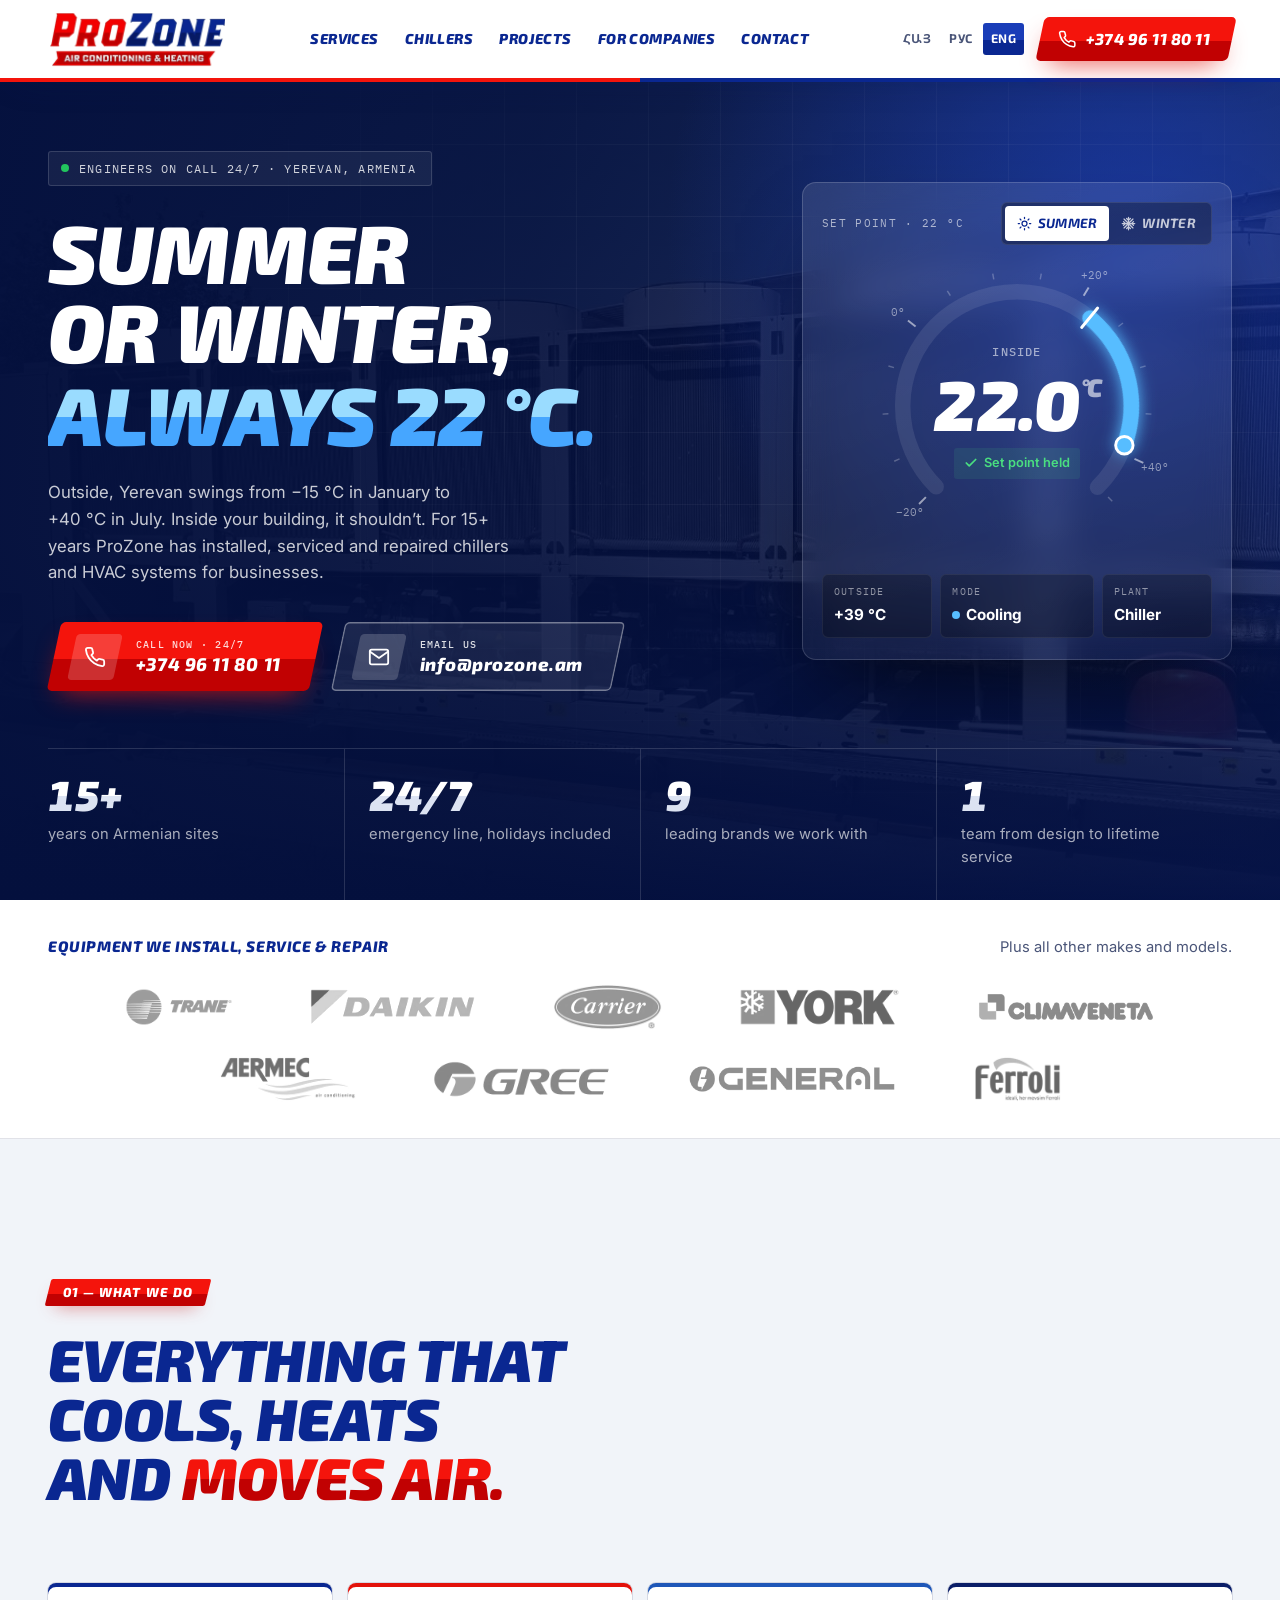
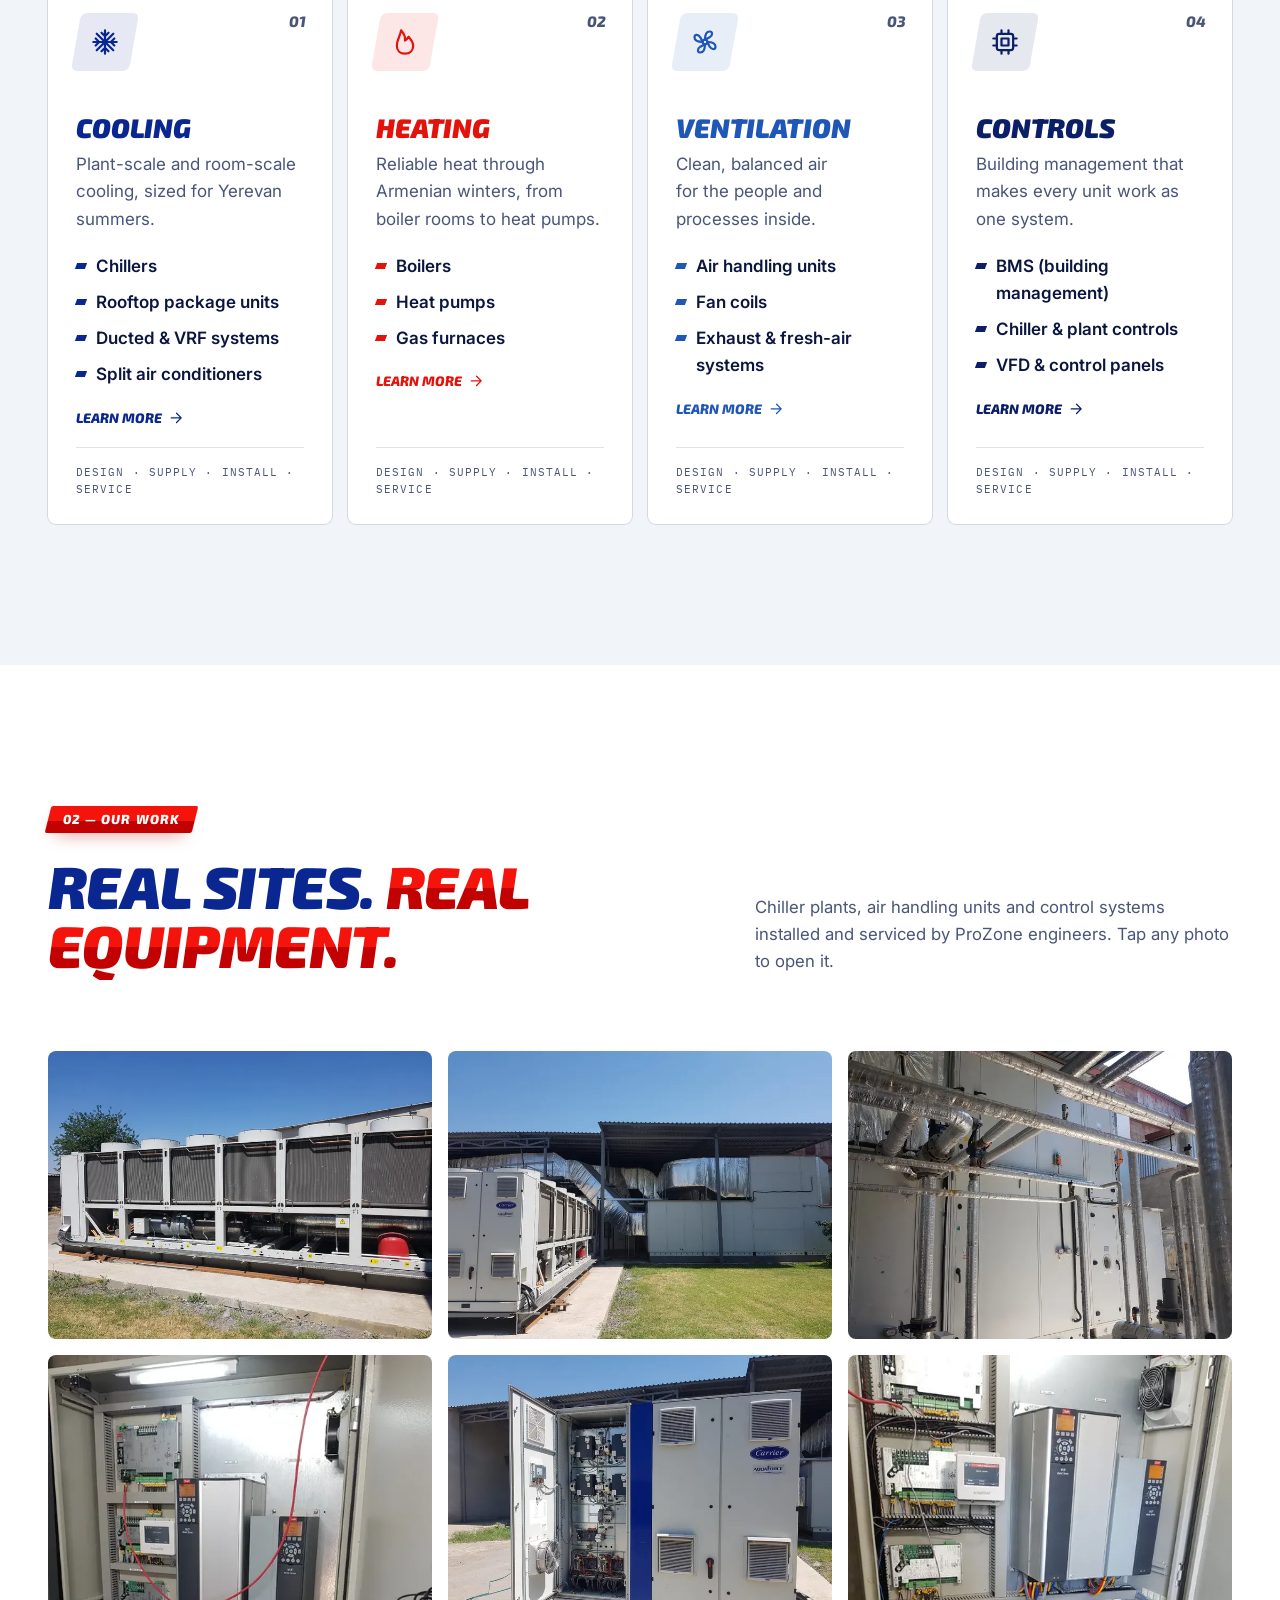
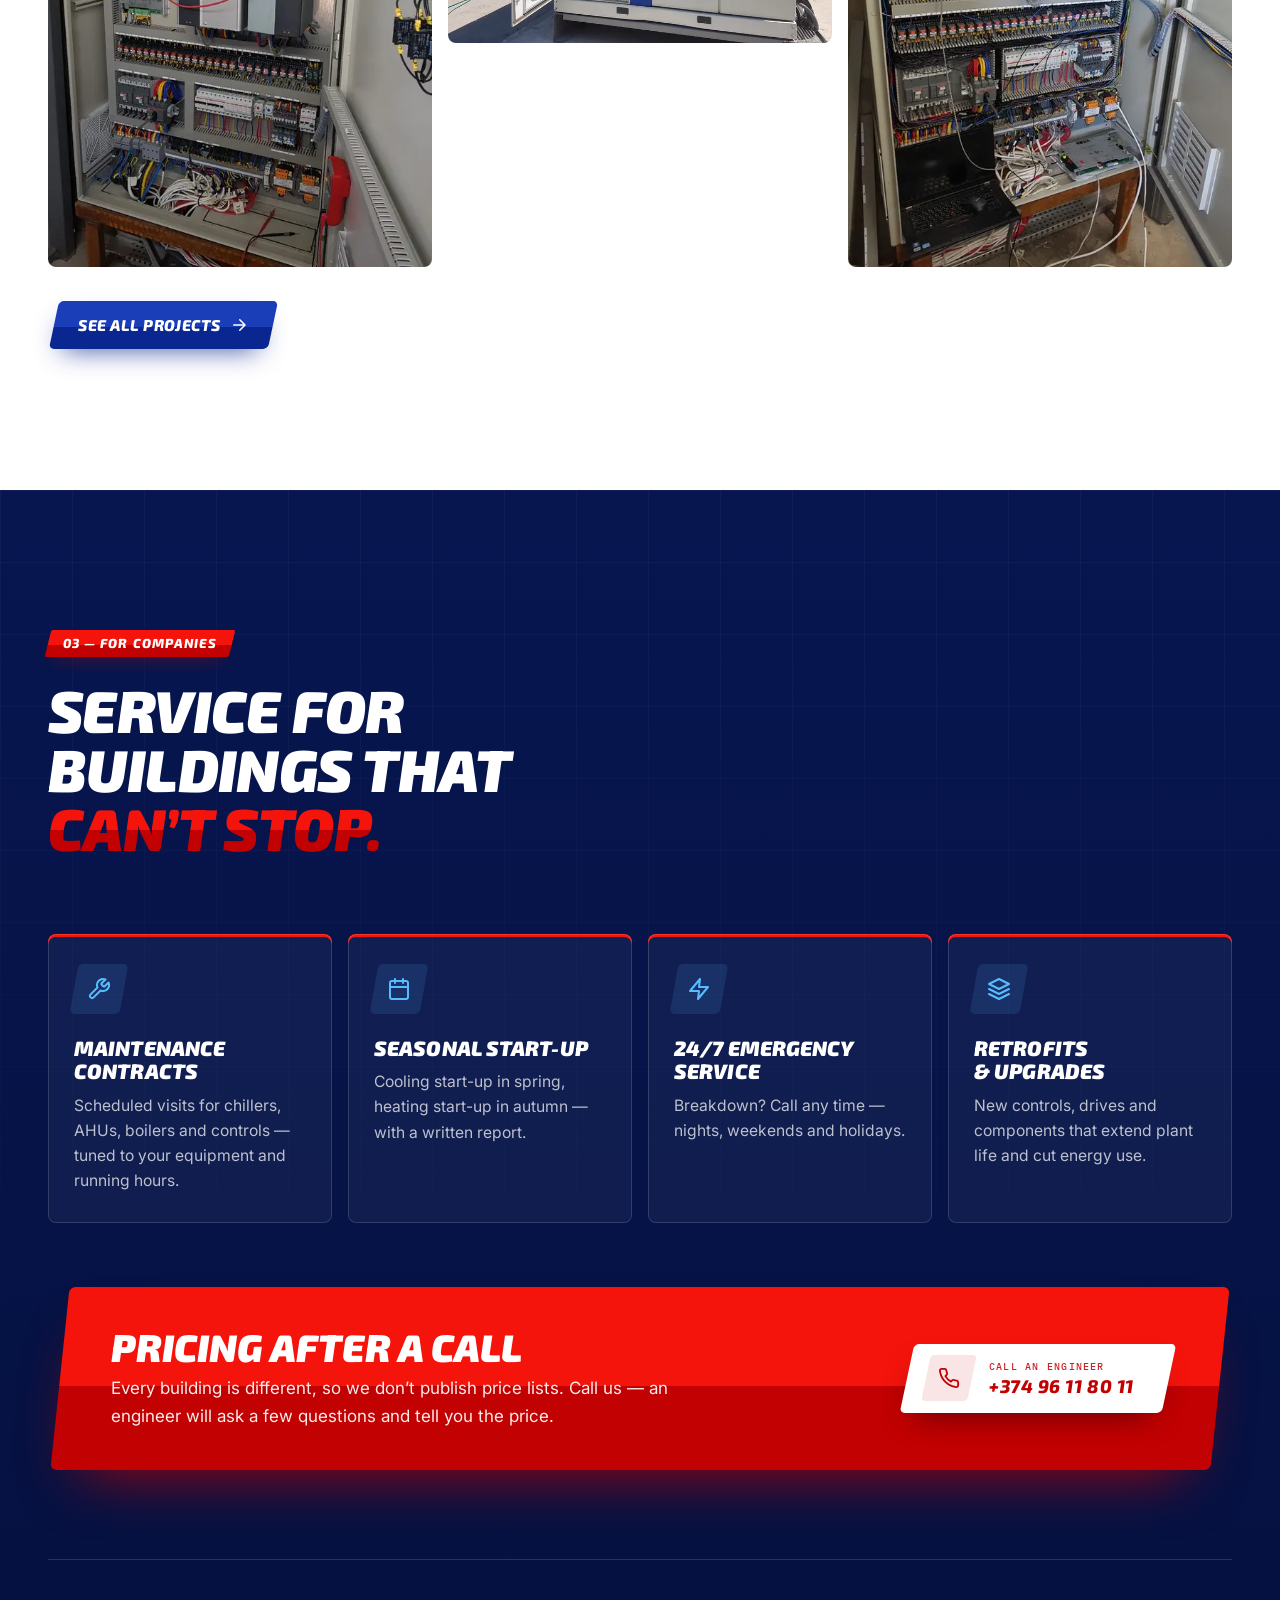
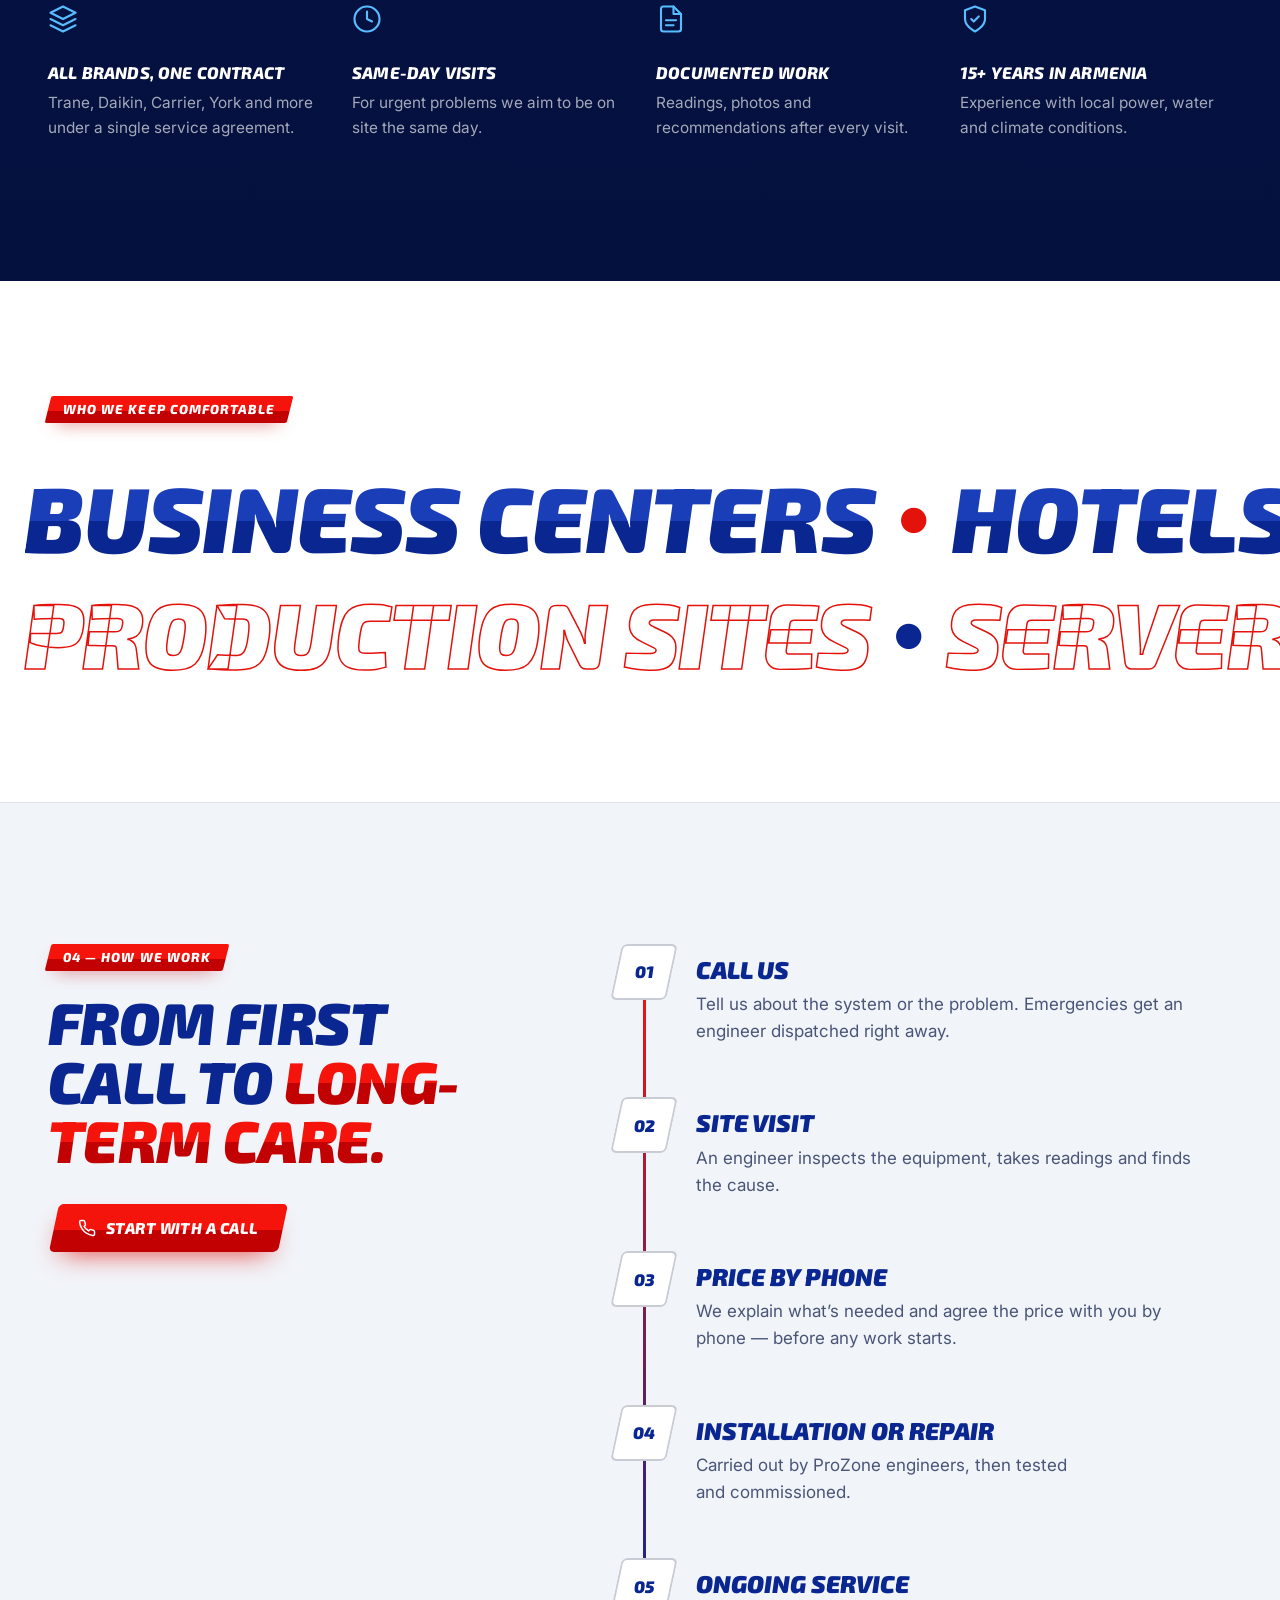
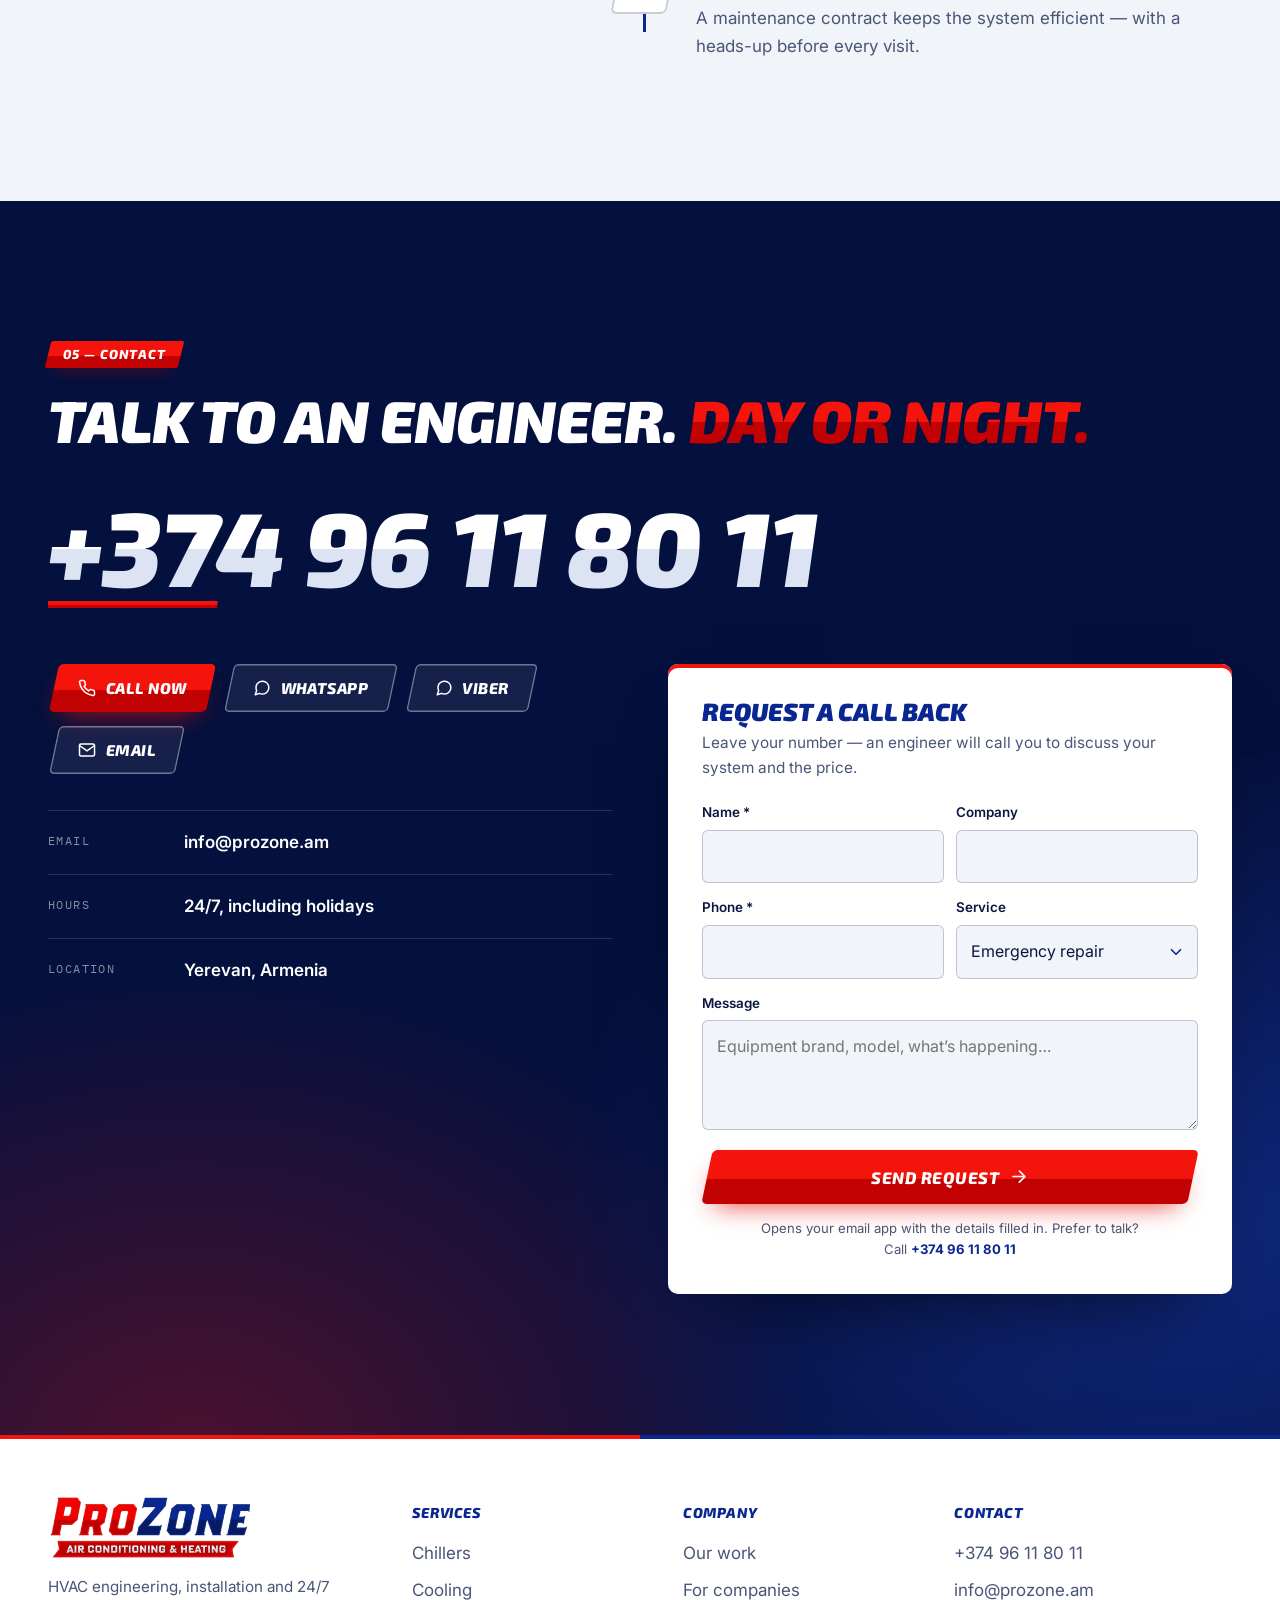
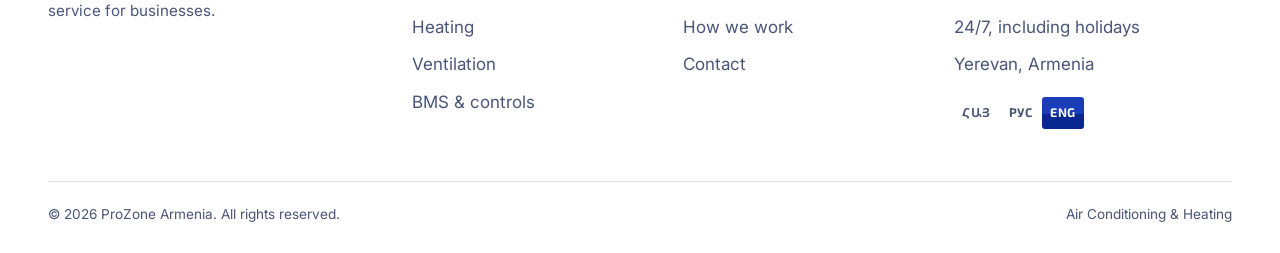
==== commit f886e89d: "Add category pages and update homepage copy - New Cooling, Heating, Ventilation and Controls pages, " ====
--- a/index.html
+++ b/index.html
@@ -4,14 +4,14 @@
   <meta charset="utf-8">
   <meta name="viewport" content="width=device-width, initial-scale=1, viewport-fit=cover">
   <title data-i18n="meta.title">ProZone Armenia — Chillers, HVAC Installation &amp; 24/7 Service in Yerevan</title>
-  <meta name="description" content="ProZone installs, maintains and repairs chillers, air handling units, VRF, boilers and BMS for businesses across Armenia. 15+ years, all major brands, 24/7 line: +374 96 11 80 11." data-i18n-attr="content:meta.desc">
+  <meta name="description" content="ProZone installs, maintains and repairs chillers, air handling units, VRF, boilers and BMS for businesses. 15+ years, all major brands, 24/7 line: +374 96 11 80 11." data-i18n-attr="content:meta.desc">
   <link rel="canonical" href="https://www.prozone.am/">
   <meta name="theme-color" content="#071650">
 
   <meta property="og:type" content="website">
   <meta property="og:site_name" content="ProZone Armenia">
   <meta property="og:title" content="ProZone — Chillers &amp; HVAC service in Armenia, 24/7">
-  <meta property="og:description" content="Installation, maintenance and emergency repair of chillers and HVAC systems for businesses across Armenia. Call +374 96 11 80 11.">
+  <meta property="og:description" content="Installation, maintenance and emergency repair of chillers and HVAC systems for businesses. Call +374 96 11 80 11.">
   <meta property="og:url" content="https://www.prozone.am/">
   <meta property="og:image" content="https://www.prozone.am/assets/img/og-image.jpg">
   <meta property="og:image:width" content="1200">
@@ -60,7 +60,7 @@
     "telephone": "+374 96 11 80 11",
     "email": "info@prozone.am",
     "address": { "@type": "PostalAddress", "addressLocality": "Yerevan", "addressCountry": "AM" },
-    "areaServed": { "@type": "Country", "name": "Armenia" },
+    "areaServed": { "@type": "City", "name": "Yerevan" },
     "availableLanguage": ["hy", "ru", "en"],
     "openingHoursSpecification": [{
       "@type": "OpeningHoursSpecification",
@@ -169,10 +169,10 @@
       <div class="hero__copy">
         <p class="eyebrow" data-hero-fade><span class="dot"></span><span data-i18n="hero.eyebrow">Engineers on call 24/7 · Yerevan, Armenia</span></p>
         <h1 class="h1" id="hero-title">
-          <span class="line"><span data-i18n="hero.l1">We hold the</span></span>
-          <span class="line"><span><em data-i18n="hero.l2">set&nbsp;point.</em></span></span>
+          <span class="line"><span data-i18n="hero.l1">Summer or winter,</span></span>
+          <span class="line"><span><em data-i18n="hero.l2">always 22&nbsp;°C.</em></span></span>
         </h1>
-        <p class="hero__lead" data-hero-fade data-i18n="hero.lead">Outside, Yerevan swings from −15&nbsp;°C in January to +40&nbsp;°C in July. Inside your building, it shouldn’t. For 15+ years ProZone has installed, serviced and repaired chillers and HVAC systems for businesses across Armenia.</p>
+        <p class="hero__lead" data-hero-fade data-i18n="hero.lead">Outside, Yerevan swings from −15&nbsp;°C in January to +40&nbsp;°C in July. Inside your building, it shouldn’t. For 15+ years ProZone has installed, serviced and repaired chillers and HVAC systems for businesses.</p>
         <div class="hero__ctas" data-hero-fade>
           <a class="btn btn--red btn--xl" href="tel:+37496118011">
             <span class="btn__ic"><svg class="i"><use href="#i-phone"/></svg></span>
@@ -252,7 +252,6 @@
       <header class="sec__head">
         <p class="kicker" data-i18n="svc.kicker">01 — What we do</p>
         <h2 class="h2" id="services-title" data-split data-i18n="svc.title">Everything that cools, heats and <em>moves air.</em></h2>
-        <p class="sec__lead" data-reveal data-i18n="svc.lead">One accountable contractor — from system selection and supply to installation, commissioning and lifetime service. For offices, hotels, hospitals, production sites and residential complexes.</p>
       </header>
 
       <div class="svc-grid">
@@ -267,7 +266,7 @@
             <li data-i18n="svc.cool.3">Ducted &amp; VRF systems</li>
             <li data-i18n="svc.cool.4">Split air conditioners</li>
           </ul>
-          <a class="svc__more" href="services.html#cooling"><span data-i18n="more">Learn more</span> <svg class="i"><use href="#i-arrow"/></svg></a>
+          <a class="svc__more" href="cooling.html"><span data-i18n="more">Learn more</span> <svg class="i"><use href="#i-arrow"/></svg></a>
           <span class="svc__foot" data-i18n="svc.foot">Design · Supply · Install · Service</span>
         </article>
         <article class="svc svc--heat" data-reveal>
@@ -280,7 +279,7 @@
             <li data-i18n="svc.heat.2">Heat pumps</li>
             <li data-i18n="svc.heat.3">Gas furnaces</li>
           </ul>
-          <a class="svc__more" href="services.html#heating"><span data-i18n="more">Learn more</span> <svg class="i"><use href="#i-arrow"/></svg></a>
+          <a class="svc__more" href="heating.html"><span data-i18n="more">Learn more</span> <svg class="i"><use href="#i-arrow"/></svg></a>
           <span class="svc__foot" data-i18n="svc.foot">Design · Supply · Install · Service</span>
         </article>
         <article class="svc svc--air" data-reveal>
@@ -293,7 +292,7 @@
             <li data-i18n="svc.air.2">Fan coils</li>
             <li data-i18n="svc.air.3">Exhaust &amp; fresh-air systems</li>
           </ul>
-          <a class="svc__more" href="services.html#ventilation"><span data-i18n="more">Learn more</span> <svg class="i"><use href="#i-arrow"/></svg></a>
+          <a class="svc__more" href="ventilation.html"><span data-i18n="more">Learn more</span> <svg class="i"><use href="#i-arrow"/></svg></a>
           <span class="svc__foot" data-i18n="svc.foot">Design · Supply · Install · Service</span>
         </article>
         <article class="svc svc--ctrl" data-reveal>
@@ -306,37 +305,9 @@
             <li data-i18n="svc.ctrl.2">Chiller &amp; plant controls</li>
             <li data-i18n="svc.ctrl.3">VFD &amp; control panels</li>
           </ul>
-          <a class="svc__more" href="services.html#controls"><span data-i18n="more">Learn more</span> <svg class="i"><use href="#i-arrow"/></svg></a>
+          <a class="svc__more" href="controls.html"><span data-i18n="more">Learn more</span> <svg class="i"><use href="#i-arrow"/></svg></a>
           <span class="svc__foot" data-i18n="svc.foot">Design · Supply · Install · Service</span>
         </article>
-      </div>
-    </div>
-  </section>
-
-  <!-- ============ CHILLER — DISMANTLED ON SCROLL ============ -->
-  <section class="xp" id="chillers" aria-labelledby="xp-title">
-    <div class="xp__pin">
-      <div class="wrap xp__grid">
-        <div class="xp__text">
-          <p class="kicker" data-i18n="ch.kicker">02 — Chiller specialists</p>
-          <h2 class="h2" id="xp-title" data-split data-i18n="ch.title">Chillers are our <em>home ground.</em></h2>
-          <p class="xp__lead" data-i18n="ch.lead">Scroll to take one apart — this is what our engineers see on every service visit.</p>
-          <ol class="xp__steps">
-            <li data-step="1"><span class="xp__n">01</span><div><h3 data-i18n="ch.s1.t">Condenser fans</h3><p data-i18n="ch.s1.p">Motor, bearing and balance checks, blade cleaning, vibration control.</p></div></li>
-            <li data-step="2"><span class="xp__n">02</span><div><h3 data-i18n="ch.s2.t">Condenser coils</h3><p data-i18n="ch.s2.p">Coil cleaning, fin straightening and leak testing for full heat rejection.</p></div></li>
-            <li data-step="3"><span class="xp__n">03</span><div><h3 data-i18n="ch.s3.t">Evaporator</h3><p data-i18n="ch.s3.p">Tube cleaning, water treatment and flow measurement on the chilled-water side.</p></div></li>
-            <li data-step="4"><span class="xp__n">04</span><div><h3 data-i18n="ch.s4.t">Screw compressors</h3><p data-i18n="ch.s4.p">Oil and refrigerant analysis, overhaul and repair — on every major brand.</p></div></li>
-            <li data-step="5"><span class="xp__n">05</span><div><h3 data-i18n="ch.s5.t">Controls &amp; power</h3><p data-i18n="ch.s5.p">Control boards, VFDs and BMS integration, set up and tuned.</p></div></li>
-          </ol>
-          <p class="xp__end" data-i18n="ch.end">From installation and start-up to retrofits — every part, every brand.</p>
-          <a class="btn btn--ghost xp__more" href="chillers.html"><span data-i18n="ch.more">Everything about our chiller service</span> <svg class="i"><use href="#i-arrow"/></svg></a>
-          <div class="xp__progress" aria-hidden="true"><span></span></div>
-        </div>
-        <div class="xp__stage">
-          <svg class="xp__svg" role="img" aria-labelledby="xp-svg-title" viewBox="-200 -400 700 700">
-            <title id="xp-svg-title" data-i18n="ch.svg">Exploded view of an air-cooled screw chiller: fans, condenser coils, evaporator, compressors and control cabinet</title>
-          </svg>
-        </div>
       </div>
     </div>
   </section>
@@ -345,7 +316,7 @@
   <section class="sec work" id="work" aria-labelledby="work-title">
     <div class="wrap">
       <header class="sec__head">
-        <p class="kicker" data-i18n="work.kicker">03 — Our work</p>
+        <p class="kicker" data-i18n="work.kicker">02 — Our work</p>
         <h2 class="h2" id="work-title" data-split data-i18n="work.title">Real sites. <em>Real equipment.</em></h2>
         <p class="sec__lead" data-reveal data-i18n="work.lead">Chiller plants, air handling units and control systems installed and serviced by ProZone engineers. Tap any photo to open it.</p>
       </header>
@@ -380,7 +351,6 @@
 
       <div class="sec__foot" data-reveal>
         <a class="btn btn--blue" href="projects.html"><span data-i18n="work.all">See all projects</span> <svg class="i"><use href="#i-arrow"/></svg></a>
-        <p class="work__more"><span data-i18n="work.more">Planning a similar project?</span> <a href="#contact"><span data-i18n="work.moreLink">Ask us for a reference site</span> <svg class="i"><use href="#i-arrow"/></svg></a></p>
       </div>
     </div>
   </section>
@@ -389,9 +359,8 @@
   <section class="sec biz" id="business" aria-labelledby="biz-title">
     <div class="wrap">
       <header class="sec__head sec__head--dark">
-        <p class="kicker" data-i18n="biz.kicker">04 — For companies</p>
+        <p class="kicker" data-i18n="biz.kicker">03 — For companies</p>
         <h2 class="h2" id="biz-title" data-split data-i18n="biz.title">Service for buildings that <em>can’t stop.</em></h2>
-        <p class="sec__lead" data-reveal data-i18n="biz.lead">The most expensive chiller repair is the one in mid-July. We keep your plant inspected, documented and ready before every season.</p>
       </header>
 
       <div class="offers">
@@ -454,7 +423,7 @@
   <section class="sec process" id="process" aria-labelledby="process-title">
     <div class="wrap process__grid">
       <div class="process__head">
-        <p class="kicker" data-i18n="pr.kicker">05 — How we work</p>
+        <p class="kicker" data-i18n="pr.kicker">04 — How we work</p>
         <h2 class="h2" id="process-title" data-split data-i18n="pr.title">From first call to <em>long-term care.</em></h2>
         <a class="btn btn--red" href="tel:+37496118011" data-reveal><svg class="i"><use href="#i-phone"/></svg><span data-i18n="pr.btn">Start with a call</span></a>
       </div>
@@ -474,7 +443,7 @@
   <!-- ============ CONTACT ============ -->
   <section class="contact" id="contact" aria-labelledby="contact-title">
     <div class="wrap">
-      <p class="kicker" data-i18n="ct.kicker">06 — Contact</p>
+      <p class="kicker" data-i18n="ct.kicker">05 — Contact</p>
       <h2 class="h2" id="contact-title" data-split data-i18n="ct.title">Talk to an engineer. <em>Day or night.</em></h2>
       <a class="bigphone" href="tel:+37496118011" aria-label="+374 96 11 80 11">+374 96 11 80 11</a>
 
@@ -489,7 +458,7 @@
           <dl class="contact__meta" data-reveal>
             <div><dt data-i18n="ct.mEmail">Email</dt><dd><a href="mailto:info@prozone.am">info@prozone.am</a></dd></div>
             <div><dt data-i18n="ct.mHours">Hours</dt><dd data-i18n="ct.hours">24/7, including holidays</dd></div>
-            <div><dt data-i18n="ct.mLoc">Location</dt><dd data-i18n="ct.loc">Yerevan — serving all of Armenia</dd></div>
+            <div><dt data-i18n="ct.mLoc">Location</dt><dd data-i18n="ct.loc">Yerevan, Armenia</dd></div>
           </dl>
         </div>
 
@@ -529,16 +498,16 @@
     <div class="foot__grid">
       <div>
         <a class="foot__logo" href="./"><img src="assets/img/logo.webp" alt="ProZone Air Conditioning &amp; Heating" width="720" height="228" loading="lazy"></a>
-        <p data-i18n="ft.desc">HVAC engineering, installation and 24/7 service for businesses across Armenia.</p>
+        <p data-i18n="ft.desc">HVAC engineering, installation and 24/7 service for businesses.</p>
       </div>
       <div>
         <h3 data-i18n="ft.services">Services</h3>
         <ul>
           <li><a href="chillers.html" data-i18n="nav.chillers">Chillers</a></li>
-          <li><a href="services.html#cooling" data-i18n="svc.cool.t">Cooling</a></li>
-          <li><a href="services.html#heating" data-i18n="svc.heat.t">Heating</a></li>
-          <li><a href="services.html#ventilation" data-i18n="svc.air.t">Ventilation</a></li>
-          <li><a href="services.html#controls" data-i18n="ft.bms">BMS &amp; controls</a></li>
+          <li><a href="cooling.html" data-i18n="svc.cool.t">Cooling</a></li>
+          <li><a href="heating.html" data-i18n="svc.heat.t">Heating</a></li>
+          <li><a href="ventilation.html" data-i18n="svc.air.t">Ventilation</a></li>
+          <li><a href="controls.html" data-i18n="ft.bms">BMS &amp; controls</a></li>
         </ul>
       </div>
       <div>
@@ -593,7 +562,6 @@
 <script src="https://cdnjs.cloudflare.com/ajax/libs/gsap/3.12.5/gsap.min.js" defer></script>
 <script src="https://cdnjs.cloudflare.com/ajax/libs/gsap/3.12.5/ScrollTrigger.min.js" defer></script>
 <script src="assets/js/i18n.js" defer></script>
-<script src="assets/js/chiller.js" defer></script>
 <script src="assets/js/main.js" defer></script>
 </body>
 </html>
--- a/assets/css/style.css
+++ b/assets/css/style.css
@@ -513,6 +513,16 @@
 .xp-dot { fill: var(--red-hi); stroke: #fff; stroke-width: 2; }
 .xp-labels text { font-family: var(--f-display); font-weight: 800; font-style: italic; font-size: 21px; letter-spacing: .04em; fill: #fff; }
 .xp-num { fill: #FF4A3F; }
+.xp-spoke { stroke: rgba(70, 82, 127, .5); stroke-width: 1.2; }
+.xp-led { animation: led 1.6s steps(2, jump-none) infinite; }
+.xp-flame { fill: #FF8A3D; animation: screen 1.1s ease-in-out infinite; }
+@keyframes led { 50% { opacity: .25; } }
+/* Heating scene: warm glow instead of ice blue */
+.xp--heat { background: radial-gradient(110% 90% at 72% 45%, #3A1B6E 0%, var(--navy) 46%, var(--navy-3) 100%); }
+.xp--heat .xp__stage::before { background: radial-gradient(closest-side, rgba(255, 90, 60, .2), transparent); }
+.xp--heat .xp-part.is-active { filter: drop-shadow(0 0 14px rgba(255, 90, 60, .65)); }
+.xp--heat .xp__end { color: #FF8A7E; }
+@media (prefers-reduced-motion: reduce) { .xp-led, .xp-flame { animation: none; } }
 
 @media (max-width: 899px) {
   .xp-labels { display: none; }
@@ -572,10 +582,6 @@
   .shot__cap b { font-size: .76rem; }
   .shot__tag { display: none; }
 }
-.work__more { margin: 30px 0 0; font-size: 1.05rem; color: var(--ink-2); }
-.work__more a { display: inline-flex; align-items: center; gap: 6px; font-weight: 700; color: var(--red); }
-.work__more .i { transition: translate .3s var(--ease); }
-.work__more a:hover .i { translate: 4px 0; }
 
 /* Lightbox */
 .lb { width: 100vw; height: 100vh; max-width: none; max-height: none; margin: 0; padding: 0; border: 0; background: transparent; color: #fff; }
@@ -798,7 +804,9 @@
 :lang(hy) .hdr__nav a { font-size: .78rem; padding-inline: 9px; }
 :lang(ru) .hdr__nav a { font-size: .84rem; padding-inline: 10px; }
 :lang(hy) .svc h3, :lang(hy) .offer h3 { font-size: 1.15rem; }
-:lang(hy) .svc h3 { font-size: clamp(1.25rem, 1.6vw, 1.5rem); }
+/* "Օդափոխություն" is one long word: shrink it to the card's width instead of breaking it */
+.svc { container-type: inline-size; }
+:lang(hy) .svc h3 { font-size: min(clamp(1.25rem, 1.6vw, 1.5rem), 9.4cqi); }
 :lang(hy) .pricecall h3 { font-size: clamp(1.4rem, 2.4vw, 2rem); }
 :lang(hy) .step h3 { font-size: clamp(1.15rem, 1.6vw, 1.4rem); }
 :lang(hy) .btn, :lang(ru) .btn { letter-spacing: .01em; }
@@ -838,6 +846,8 @@
 .phero .hero__lead { margin-bottom: 32px; }
 .crumbs { display: flex; flex-wrap: wrap; align-items: center; gap: 10px; margin: 0 0 22px; font-family: var(--f-mono); font-size: .74rem; letter-spacing: .1em; text-transform: uppercase; color: rgba(255, 255, 255, .6); }
 .crumbs a:hover { color: #fff; }
+.phero__home { margin: 0 0 22px 6px; padding: .7em 1.2em; font-size: .82rem; }
+.ctaband__home { margin-top: 28px; padding-left: 6px; }
 .crumbs [aria-current] { color: #fff; }
 .phero .bigphone { margin: 6px 0 26px; }
 :lang(hy) .phero .h1 { font-size: clamp(1.8rem, 4.2vw, 3.9rem); }
@@ -910,7 +920,6 @@
 
 /* Section footer row (link buttons under a section) */
 .sec__foot { display: flex; flex-wrap: wrap; align-items: center; gap: 16px 28px; margin-top: 34px; padding-left: 6px; }
-.sec__foot .work__more { margin: 0; }
 
 /* Services page */
 .svcp__grid { display: grid; grid-template-columns: 250px minmax(0, 1fr); gap: 56px; align-items: start; }
@@ -935,6 +944,7 @@
 .cat__head { display: grid; grid-template-columns: auto 1fr; align-items: center; gap: 8px 22px; margin-bottom: 30px; }
 .cat__head .h2 { font-size: clamp(1.8rem, 3.4vw, 3rem); color: var(--c); }
 .cat__head p { grid-column: 2; margin: 0; max-width: 56ch; color: var(--ink-2); }
+.cat__head .cat__link { grid-column: 2; justify-self: start; margin-top: 2px; }
 .items { display: grid; grid-template-columns: repeat(2, 1fr); gap: 16px; }
 .item { position: relative; padding: 26px 24px; border-radius: var(--radius); background: var(--paper); scroll-margin-top: calc(var(--hdr-h) + 24px); transition: box-shadow .3s; }
 .item:target { box-shadow: 0 0 0 2px var(--c); }
@@ -958,7 +968,7 @@
 @media (max-width: 640px) {
   .items { grid-template-columns: 1fr; }
   .cat__head { grid-template-columns: 1fr; }
-  .cat__head p { grid-column: 1; }
+  .cat__head p, .cat__head .cat__link { grid-column: 1; }
 }
 
 /* Contact page */
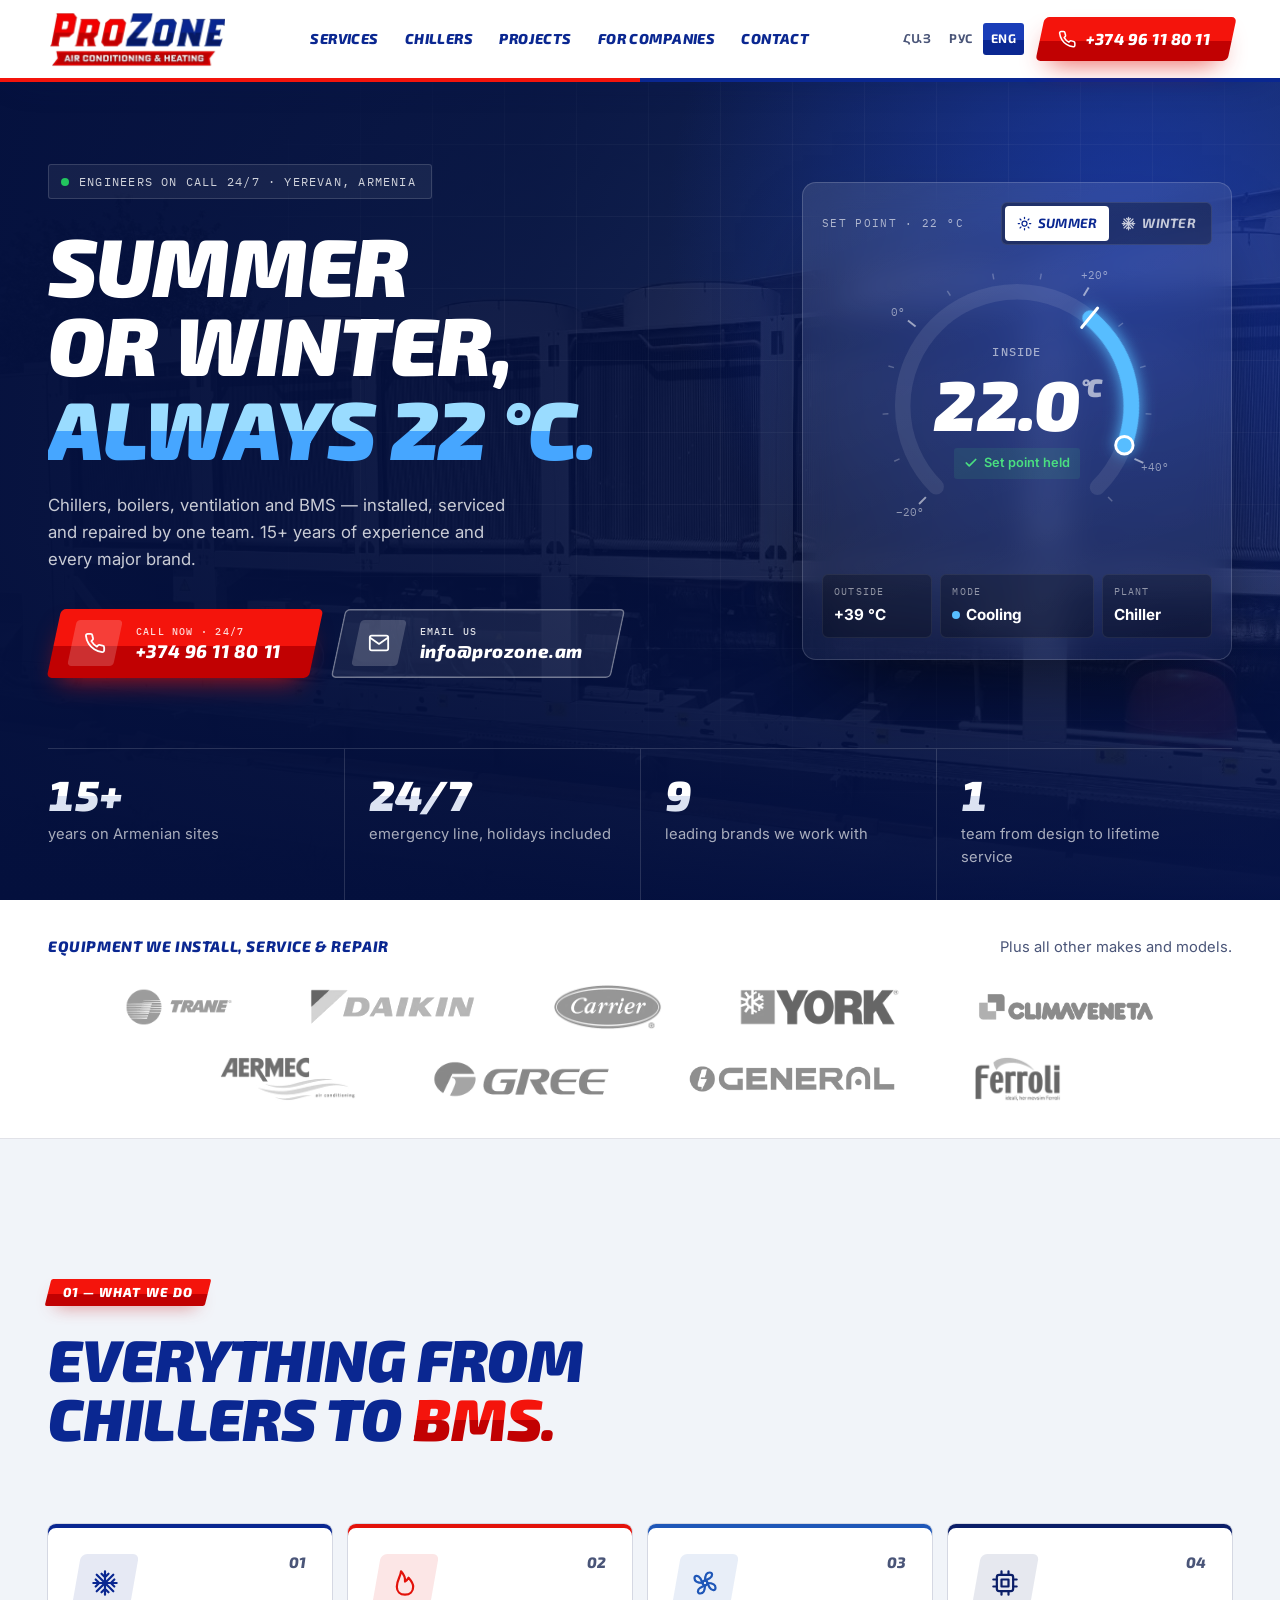
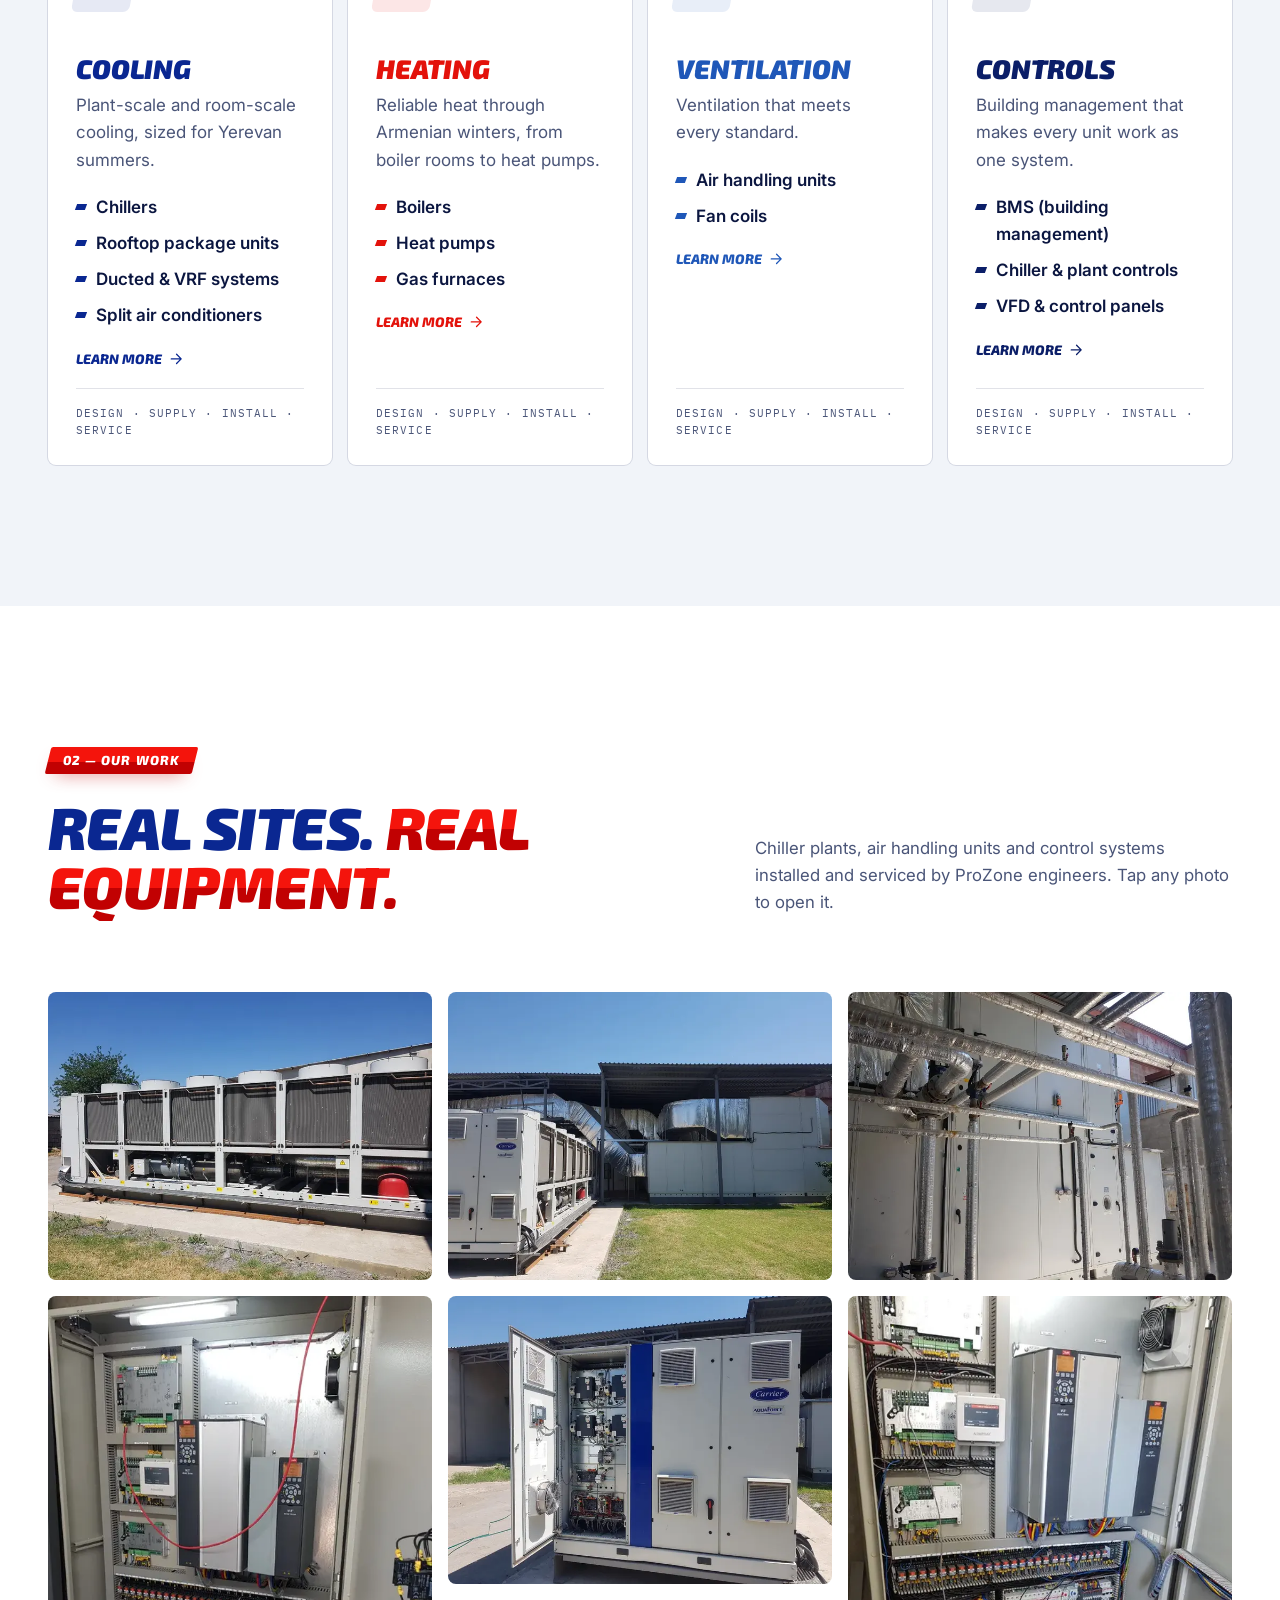
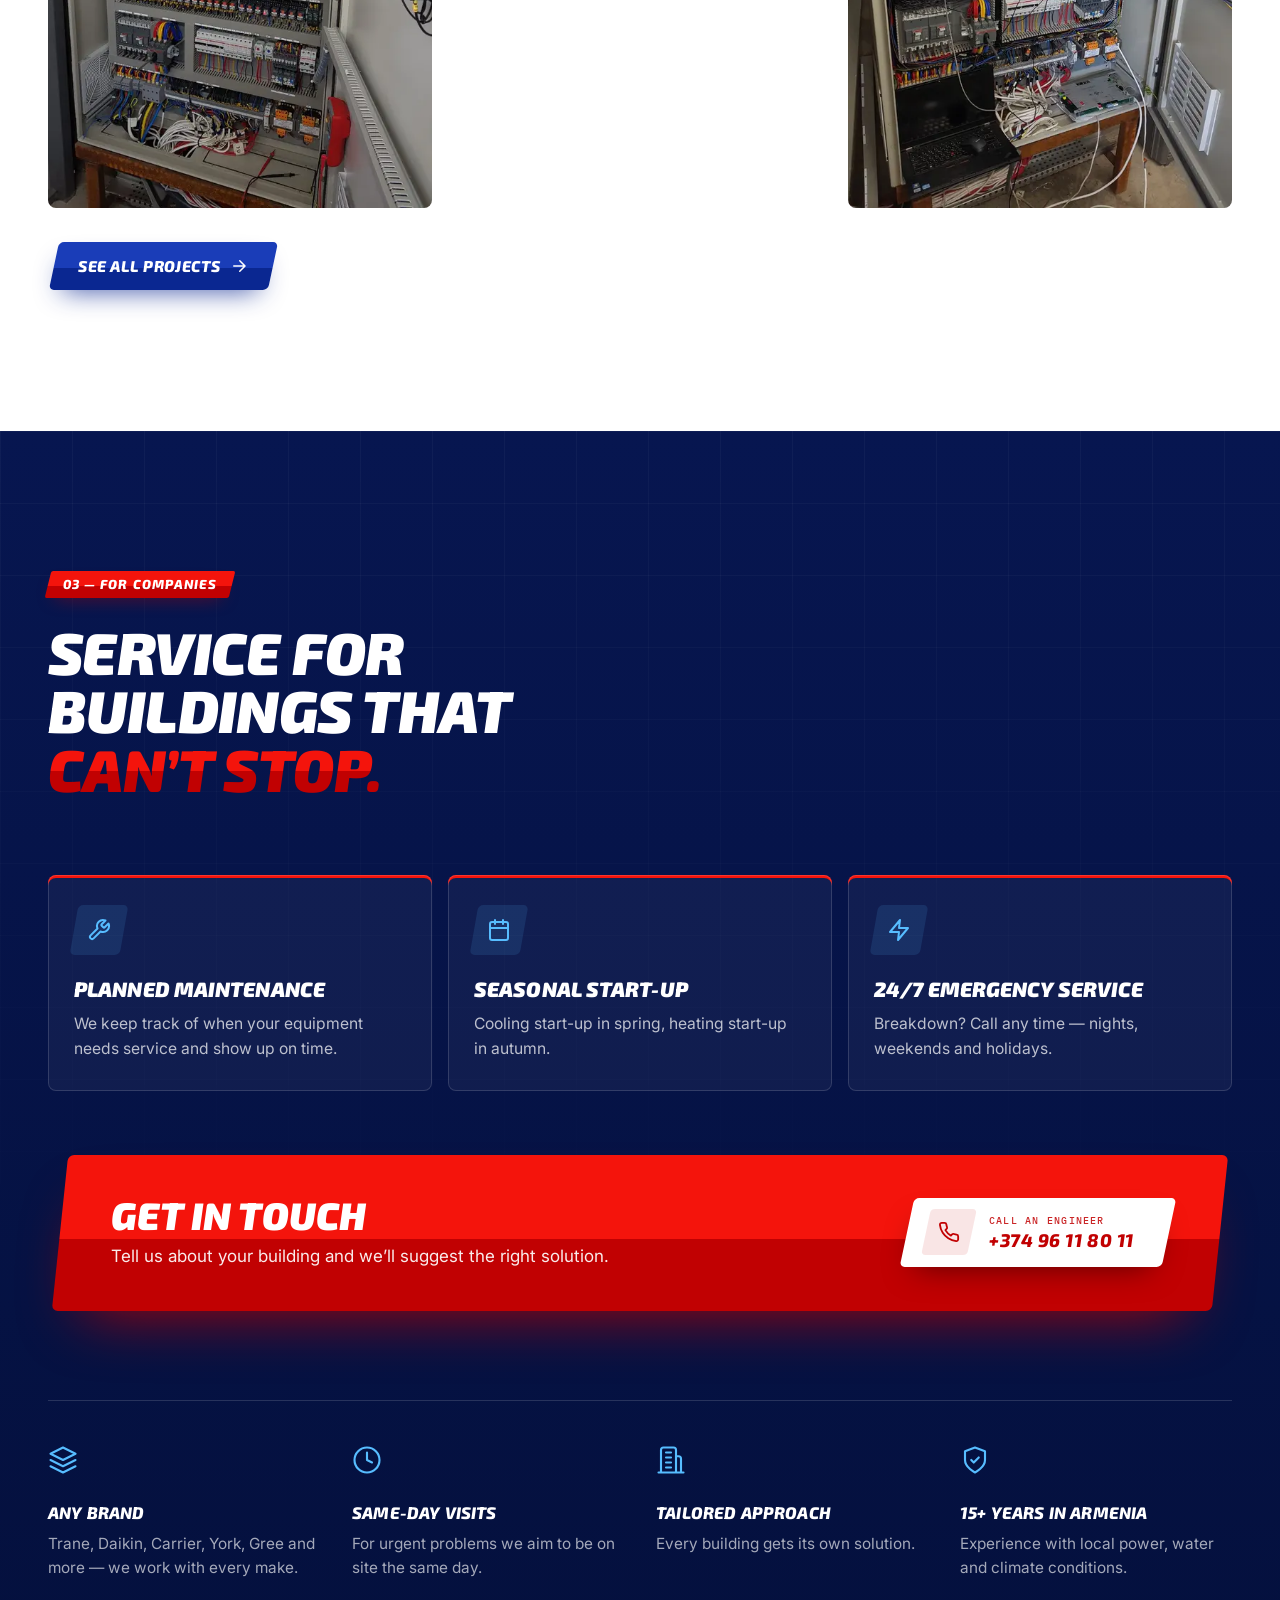
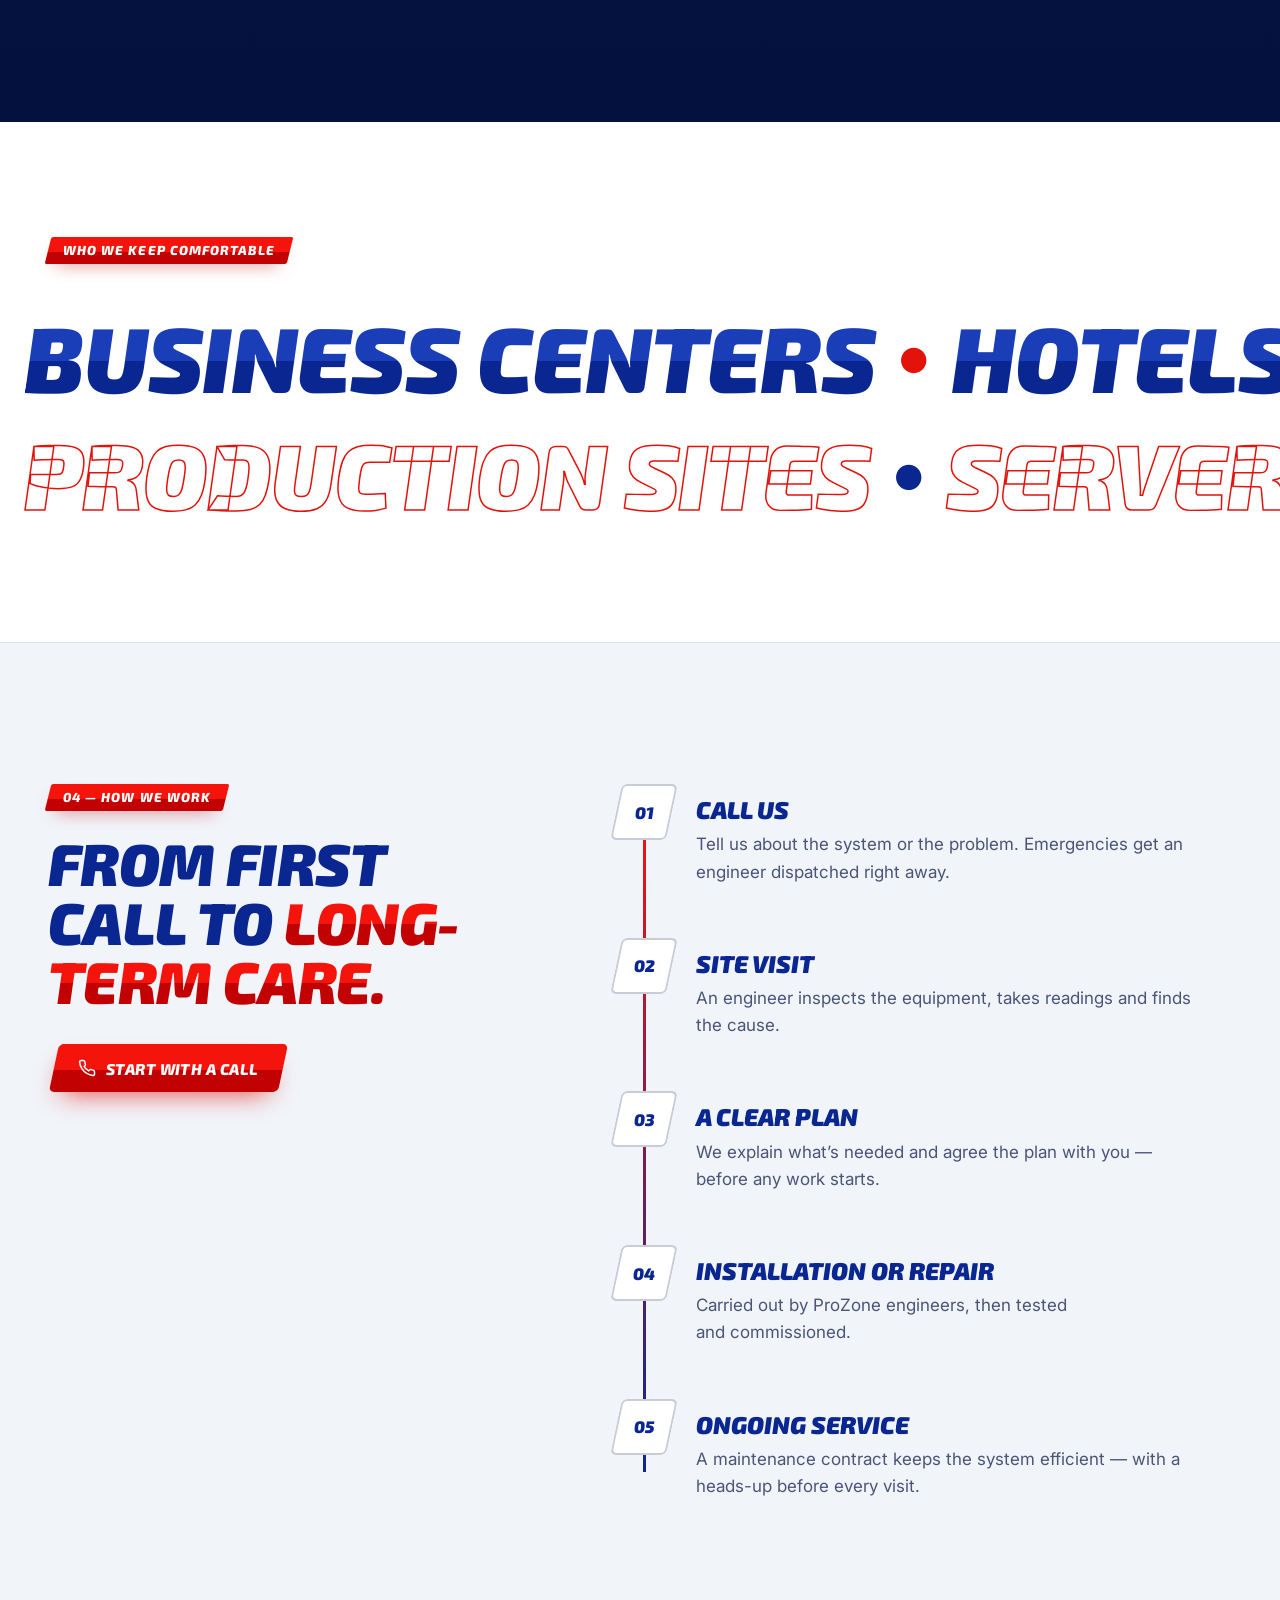
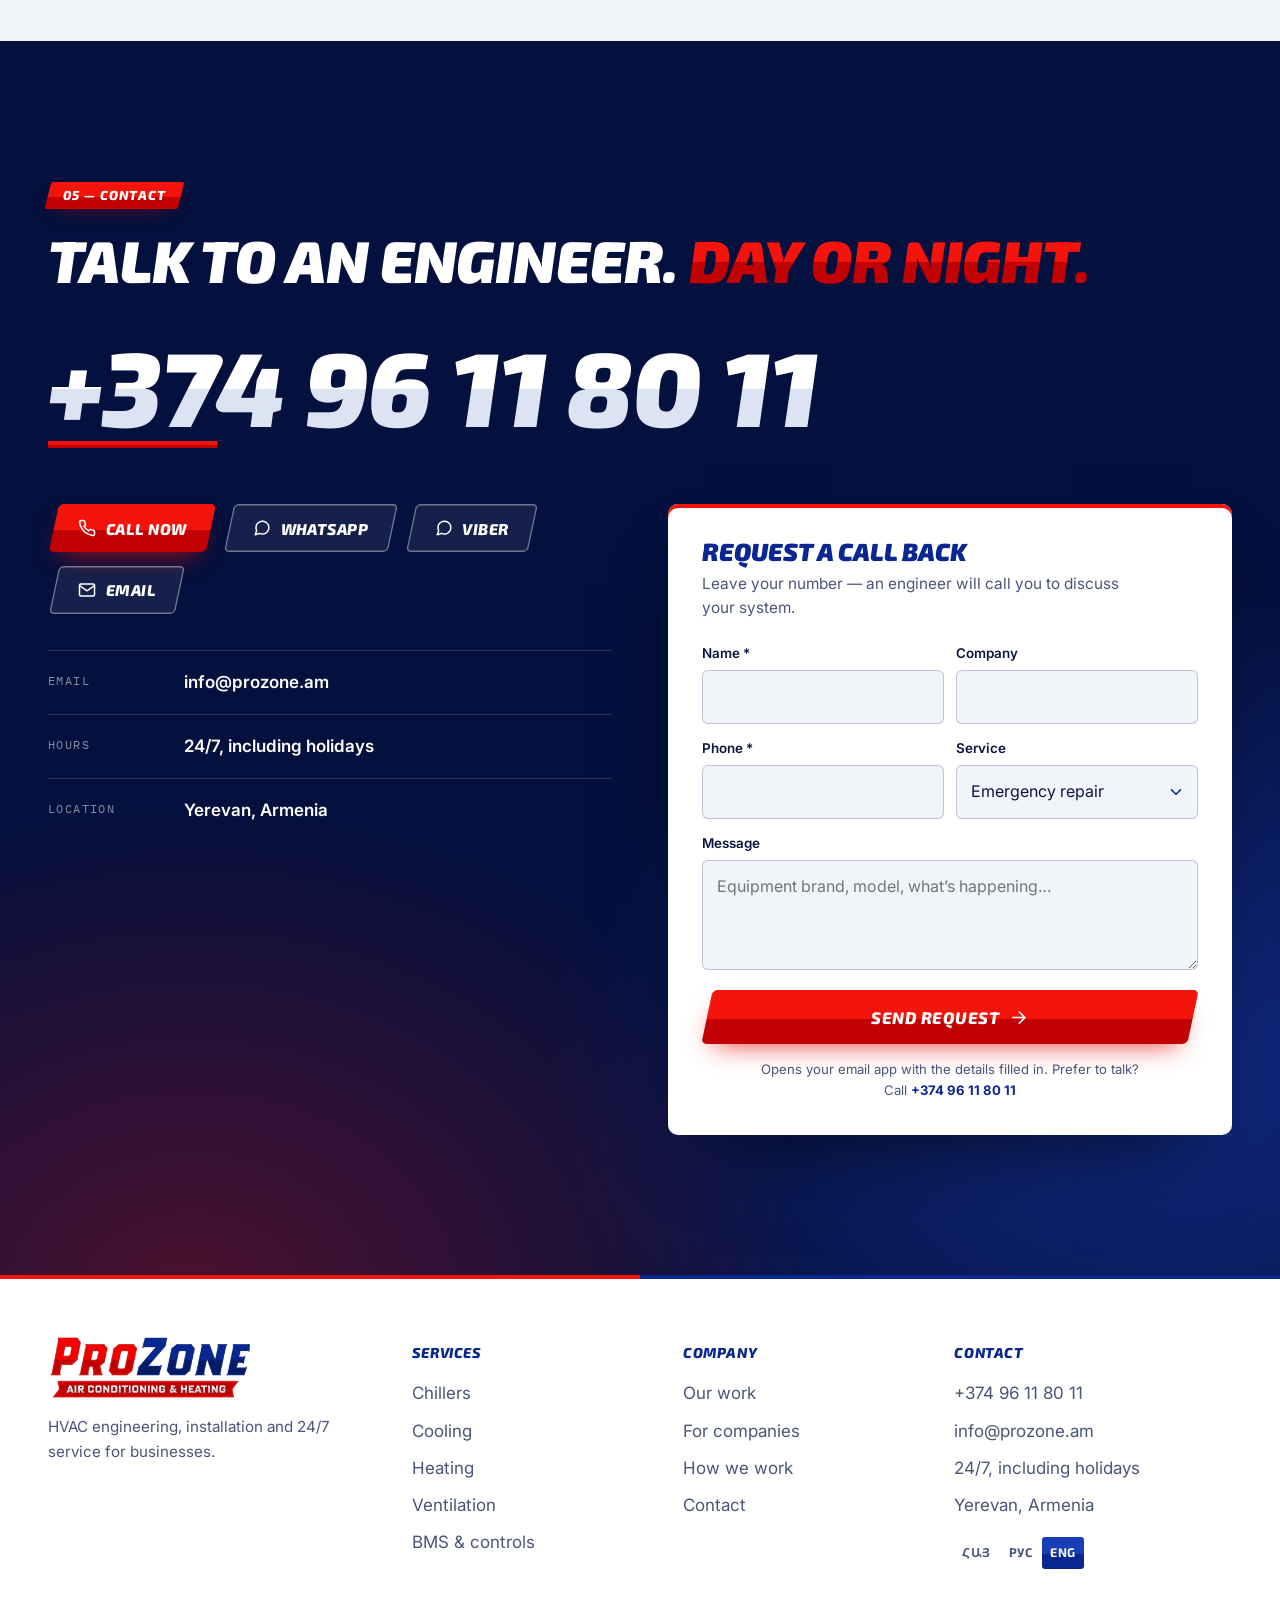
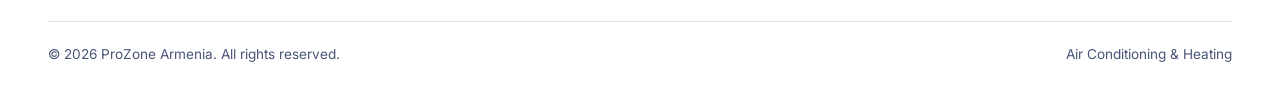
==== commit 48e8ebe3: "Rework site copy: drop prices and report promises - Homepage: new hero paragraph, "What we do" title" ====
--- a/index.html
+++ b/index.html
@@ -172,7 +172,7 @@
           <span class="line"><span data-i18n="hero.l1">Summer or winter,</span></span>
           <span class="line"><span><em data-i18n="hero.l2">always 22&nbsp;°C.</em></span></span>
         </h1>
-        <p class="hero__lead" data-hero-fade data-i18n="hero.lead">Outside, Yerevan swings from −15&nbsp;°C in January to +40&nbsp;°C in July. Inside your building, it shouldn’t. For 15+ years ProZone has installed, serviced and repaired chillers and HVAC systems for businesses.</p>
+        <p class="hero__lead" data-hero-fade data-i18n="hero.lead">Chillers, boilers, ventilation and BMS — installed, serviced and repaired by one team. 15+ years of experience and every major brand.</p>
         <div class="hero__ctas" data-hero-fade>
           <a class="btn btn--red btn--xl" href="tel:+37496118011">
             <span class="btn__ic"><svg class="i"><use href="#i-phone"/></svg></span>
@@ -251,7 +251,7 @@
     <div class="wrap">
       <header class="sec__head">
         <p class="kicker" data-i18n="svc.kicker">01 — What we do</p>
-        <h2 class="h2" id="services-title" data-split data-i18n="svc.title">Everything that cools, heats and <em>moves air.</em></h2>
+        <h2 class="h2" id="services-title" data-split data-i18n="svc.title">Everything from chillers to <em>BMS.</em></h2>
       </header>
 
       <div class="svc-grid">
@@ -286,11 +286,10 @@
           <span class="svc__num">03</span>
           <span class="svc__ic"><svg class="i"><use href="#i-fan"/></svg></span>
           <h3 data-i18n="svc.air.t">Ventilation</h3>
-          <p data-i18n="svc.air.p">Clean, balanced air for the people and processes inside.</p>
+          <p data-i18n="svc.air.p">Ventilation that meets every standard.</p>
           <ul>
             <li data-i18n="svc.air.1">Air handling units</li>
             <li data-i18n="svc.air.2">Fan coils</li>
-            <li data-i18n="svc.air.3">Exhaust &amp; fresh-air systems</li>
           </ul>
           <a class="svc__more" href="ventilation.html"><span data-i18n="more">Learn more</span> <svg class="i"><use href="#i-arrow"/></svg></a>
           <span class="svc__foot" data-i18n="svc.foot">Design · Supply · Install · Service</span>
@@ -355,7 +354,7 @@
     </div>
   </section>
 
-  <!-- ============ FOR COMPANIES (no price lists — pricing after a call) ============ -->
+  <!-- ============ FOR COMPANIES ============ -->
   <section class="sec biz" id="business" aria-labelledby="biz-title">
     <div class="wrap">
       <header class="sec__head sec__head--dark">
@@ -366,30 +365,25 @@
       <div class="offers">
         <article class="offer" data-reveal>
           <span class="offer__ic"><svg class="i"><use href="#i-wrench"/></svg></span>
-          <h3 data-i18n="b1.t">Maintenance contracts</h3>
-          <p data-i18n="b1.p">Scheduled visits for chillers, AHUs, boilers and controls — tuned to your equipment and running hours.</p>
+          <h3 data-i18n="b1.t">Planned maintenance</h3>
+          <p data-i18n="b1.p">We keep track of when your equipment needs service and show up on time.</p>
         </article>
         <article class="offer" data-reveal>
           <span class="offer__ic"><svg class="i"><use href="#i-calendar"/></svg></span>
           <h3 data-i18n="b2.t">Seasonal start-up</h3>
-          <p data-i18n="b2.p">Cooling start-up in spring, heating start-up in autumn — with a written report.</p>
+          <p data-i18n="b2.p">Cooling start-up in spring, heating start-up in autumn.</p>
         </article>
         <article class="offer" data-reveal>
           <span class="offer__ic"><svg class="i"><use href="#i-bolt"/></svg></span>
           <h3 data-i18n="b3.t">24/7 emergency service</h3>
           <p data-i18n="b3.p">Breakdown? Call any time — nights, weekends and holidays.</p>
         </article>
-        <article class="offer" data-reveal>
-          <span class="offer__ic"><svg class="i"><use href="#i-layers"/></svg></span>
-          <h3 data-i18n="b4.t">Retrofits &amp; upgrades</h3>
-          <p data-i18n="b4.p">New controls, drives and components that extend plant life and cut energy use.</p>
-        </article>
       </div>
 
       <div class="pricecall" data-reveal>
         <div>
-          <h3 data-i18n="biz.priceT">Pricing after a call</h3>
-          <p data-i18n="biz.priceP">Every building is different, so we don’t publish price lists. Call us — an engineer will ask a few questions and tell you the price.</p>
+          <h3 data-i18n="biz.priceT">Get in touch</h3>
+          <p data-i18n="biz.priceP">Tell us about your building and we’ll suggest the right solution.</p>
         </div>
         <a class="btn btn--white btn--xl" href="tel:+37496118011">
           <span class="btn__ic"><svg class="i"><use href="#i-phone"/></svg></span>
@@ -398,9 +392,9 @@
       </div>
 
       <div class="why">
-        <div data-reveal><svg class="i"><use href="#i-layers"/></svg><h3 data-i18n="w1.t">All brands, one contract</h3><p data-i18n="w1.p">Trane, Daikin, Carrier, York and more under a single service agreement.</p></div>
+        <div data-reveal><svg class="i"><use href="#i-layers"/></svg><h3 data-i18n="w1.t">Any brand</h3><p data-i18n="w1.p">Trane, Daikin, Carrier, York, Gree and more — we work with every make.</p></div>
         <div data-reveal><svg class="i"><use href="#i-clock"/></svg><h3 data-i18n="w2.t">Same-day visits</h3><p data-i18n="w2.p">For urgent problems we aim to be on site the same day.</p></div>
-        <div data-reveal><svg class="i"><use href="#i-file"/></svg><h3 data-i18n="w3.t">Documented work</h3><p data-i18n="w3.p">Readings, photos and recommendations after every visit.</p></div>
+        <div data-reveal><svg class="i"><use href="#i-building"/></svg><h3 data-i18n="w3.t">Tailored approach</h3><p data-i18n="w3.p">Every building gets its own solution.</p></div>
         <div data-reveal><svg class="i"><use href="#i-shield"/></svg><h3 data-i18n="w4.t">15+ years in Armenia</h3><p data-i18n="w4.p">Experience with local power, water and climate conditions.</p></div>
       </div>
     </div>
@@ -432,7 +426,7 @@
         <ol class="steps__list">
           <li class="step"><span class="step__n">01</span><div><h3 data-i18n="s1.t">Call us</h3><p data-i18n="s1.p">Tell us about the system or the problem. Emergencies get an engineer dispatched right away.</p></div></li>
           <li class="step"><span class="step__n">02</span><div><h3 data-i18n="s2.t">Site visit</h3><p data-i18n="s2.p">An engineer inspects the equipment, takes readings and finds the cause.</p></div></li>
-          <li class="step"><span class="step__n">03</span><div><h3 data-i18n="s3.t">Price by phone</h3><p data-i18n="s3.p">We explain what’s needed and agree the price with you by phone — before any work starts.</p></div></li>
+          <li class="step"><span class="step__n">03</span><div><h3 data-i18n="s3.t">A clear plan</h3><p data-i18n="s3.p">We explain what’s needed and agree the plan with you — before any work starts.</p></div></li>
           <li class="step"><span class="step__n">04</span><div><h3 data-i18n="s4.t">Installation or repair</h3><p data-i18n="s4.p">Carried out by ProZone engineers, then tested and commissioned.</p></div></li>
           <li class="step"><span class="step__n">05</span><div><h3 data-i18n="s5.t">Ongoing service</h3><p data-i18n="s5.p">A maintenance contract keeps the system efficient — with a heads-up before every visit.</p></div></li>
         </ol>
@@ -464,7 +458,7 @@
 
         <form class="qform" id="qform" novalidate data-reveal>
           <h3 data-i18n="f.title">Request a call back</h3>
-          <p data-i18n="f.sub">Leave your number — an engineer will call you to discuss your system and the price.</p>
+          <p data-i18n="f.sub">Leave your number — an engineer will call you to discuss your system.</p>
           <div class="row2">
             <div class="field"><label for="q-name" data-i18n="f.name">Name *</label><input id="q-name" name="name" type="text" autocomplete="name" required></div>
             <div class="field"><label for="q-company" data-i18n="f.company">Company</label><input id="q-company" name="company" type="text" autocomplete="organization"></div>
--- a/assets/css/style.css
+++ b/assets/css/style.css
@@ -613,7 +613,7 @@
   background-size: 72px 72px;
   -webkit-mask-image: linear-gradient(180deg, #000, transparent 70%); mask-image: linear-gradient(180deg, #000, transparent 70%);
 }
-.offers { display: grid; grid-template-columns: repeat(4, 1fr); gap: 16px; }
+.offers { display: grid; grid-template-columns: repeat(3, 1fr); gap: 16px; }
 .offer {
   position: relative; padding: 30px 26px 30px; border-radius: var(--radius);
   background: rgba(255, 255, 255, .045); box-shadow: inset 0 0 0 1px var(--line-d), inset 0 3px 0 var(--red-hi);
@@ -640,7 +640,7 @@
 .why .i { width: 30px; height: 30px; color: var(--ice); stroke-width: 1.7; }
 .why h3 { margin: 16px 0 6px; font-family: var(--f-display); font-weight: 800; font-style: italic; text-transform: uppercase; font-size: 1.05rem; letter-spacing: .01em; }
 .why p { margin: 0; font-size: .96rem; color: rgba(255, 255, 255, .64); }
-@media (max-width: 1080px) { .offers { grid-template-columns: repeat(2, 1fr); } }
+@media (max-width: 760px) { .offers { grid-template-columns: 1fr; } }
 @media (max-width: 960px) { .why { grid-template-columns: repeat(2, 1fr); } }
 @media (max-width: 560px) {
   .offers, .why { grid-template-columns: 1fr; }
@@ -879,17 +879,6 @@
 .mini p { margin: 0; font-size: .97rem; color: var(--ink-2); }
 @media (max-width: 1120px) { .tcards, .grid8 { grid-template-columns: repeat(2, 1fr); } }
 @media (max-width: 560px) { .tcards, .grid8 { grid-template-columns: 1fr; } .tcard h3 { margin-top: 34px; } }
-
-/* Checklist */
-.check__grid { display: grid; grid-template-columns: minmax(0, .9fr) minmax(0, 1.1fr); gap: 64px; align-items: start; }
-.check__grid .sec__lead { margin-top: 24px; }
-.check__photo { margin: 32px 0 0; overflow: hidden; border-radius: var(--radius); }
-.checklist { list-style: none; margin: 0; padding: 0; border-top: 1px solid var(--line); }
-.checklist li { display: grid; grid-template-columns: 46px 1fr; gap: 16px; align-items: center; padding: 16px 0; border-bottom: 1px solid var(--line); font-weight: 600; }
-.tick { position: relative; isolation: isolate; display: grid; place-items: center; width: 40px; height: 34px; color: #fff; }
-.tick::before { content: ""; position: absolute; inset: 0; z-index: -1; transform: skewX(-12deg); border-radius: 4px; background: var(--two-red); }
-.tick .i { width: 18px; height: 18px; stroke-width: 3; }
-@media (max-width: 900px) { .check__grid { grid-template-columns: 1fr; gap: 36px; } }
 
 /* Warning signs */
 .warn { color: #fff; background: var(--navy-3); }
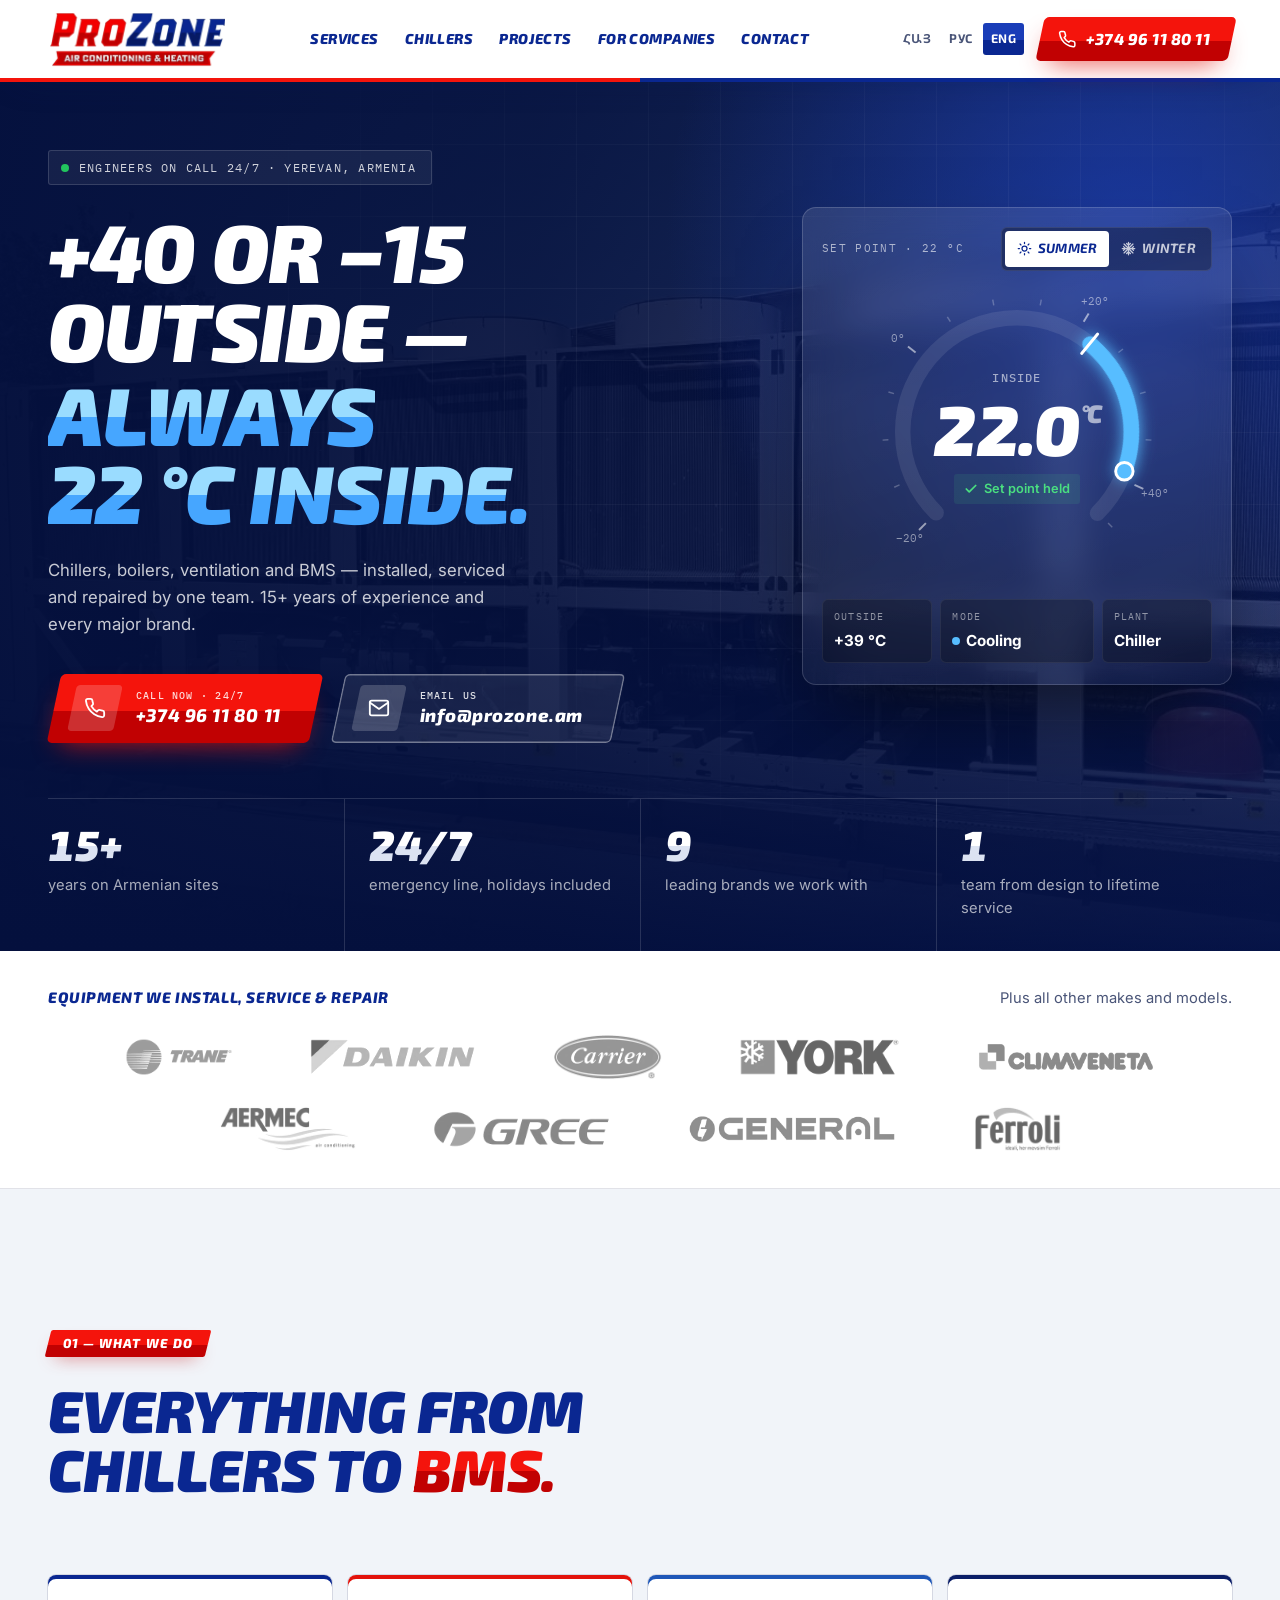
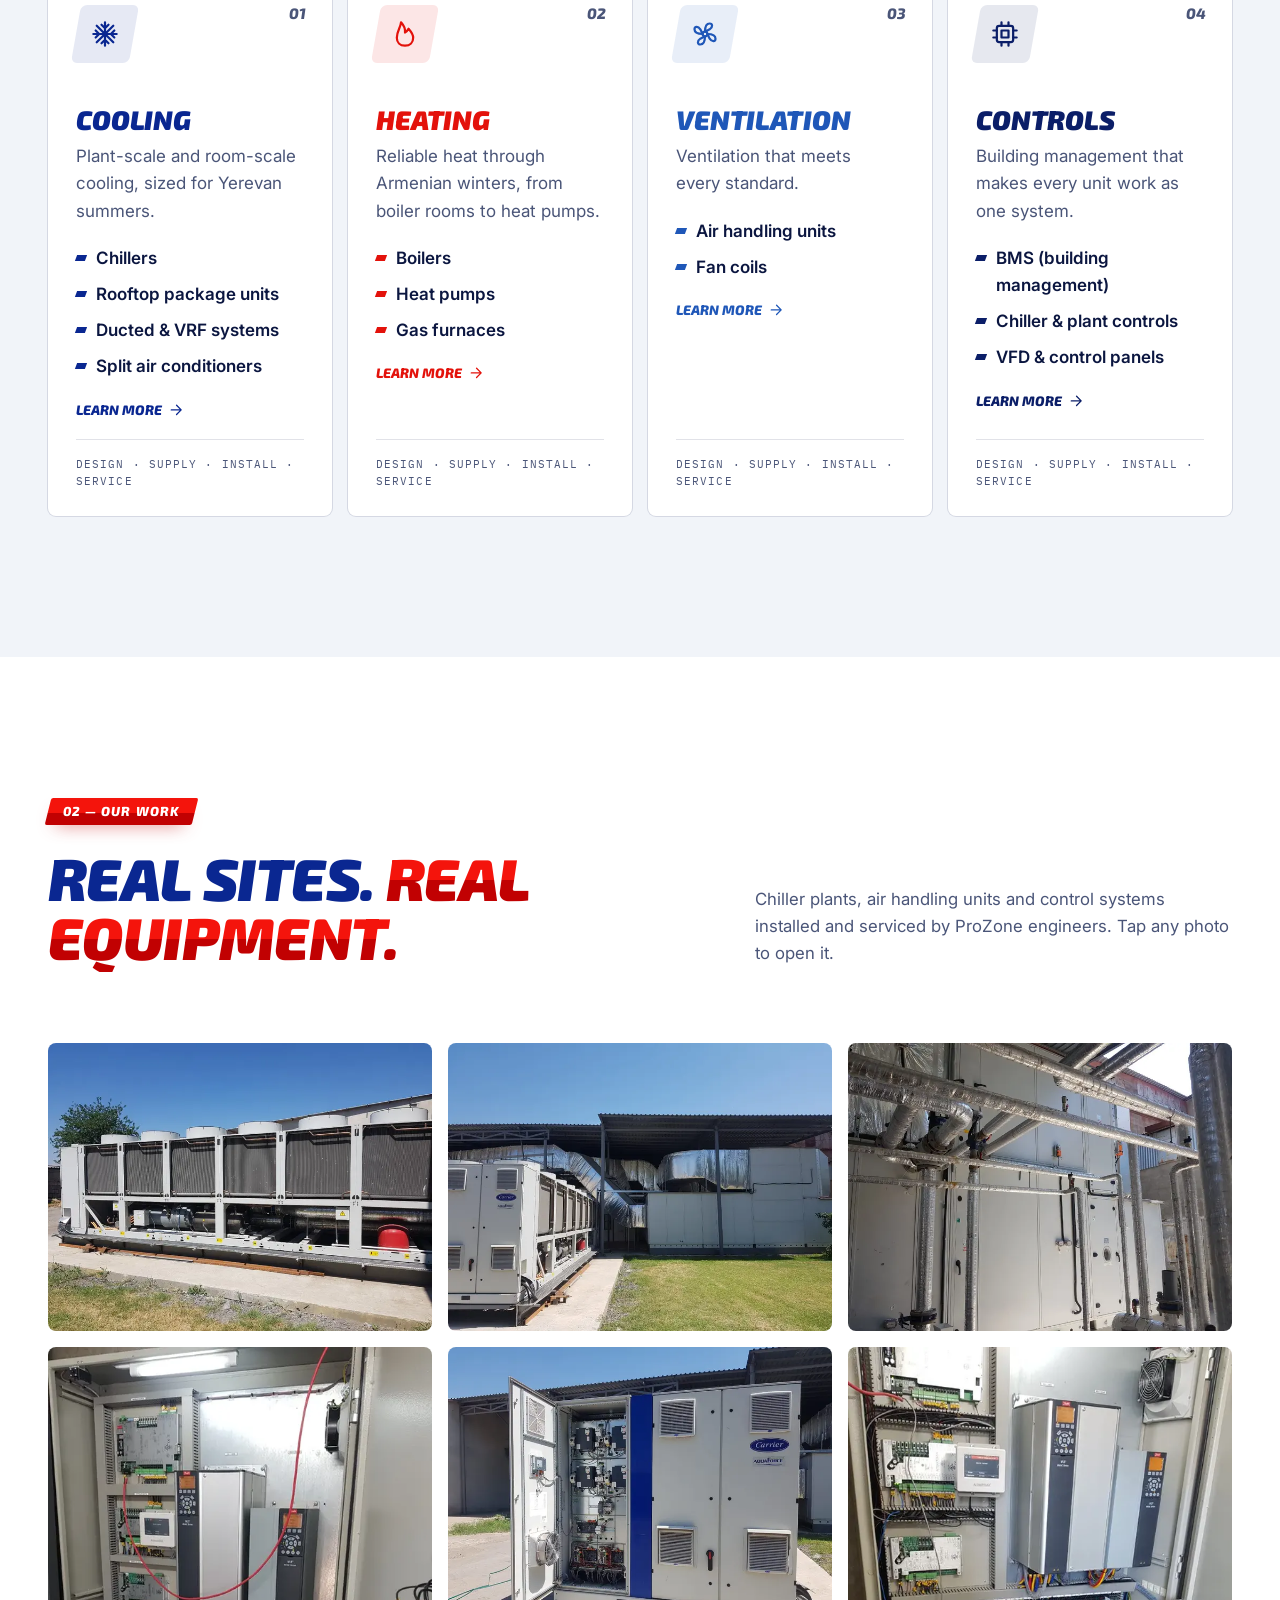
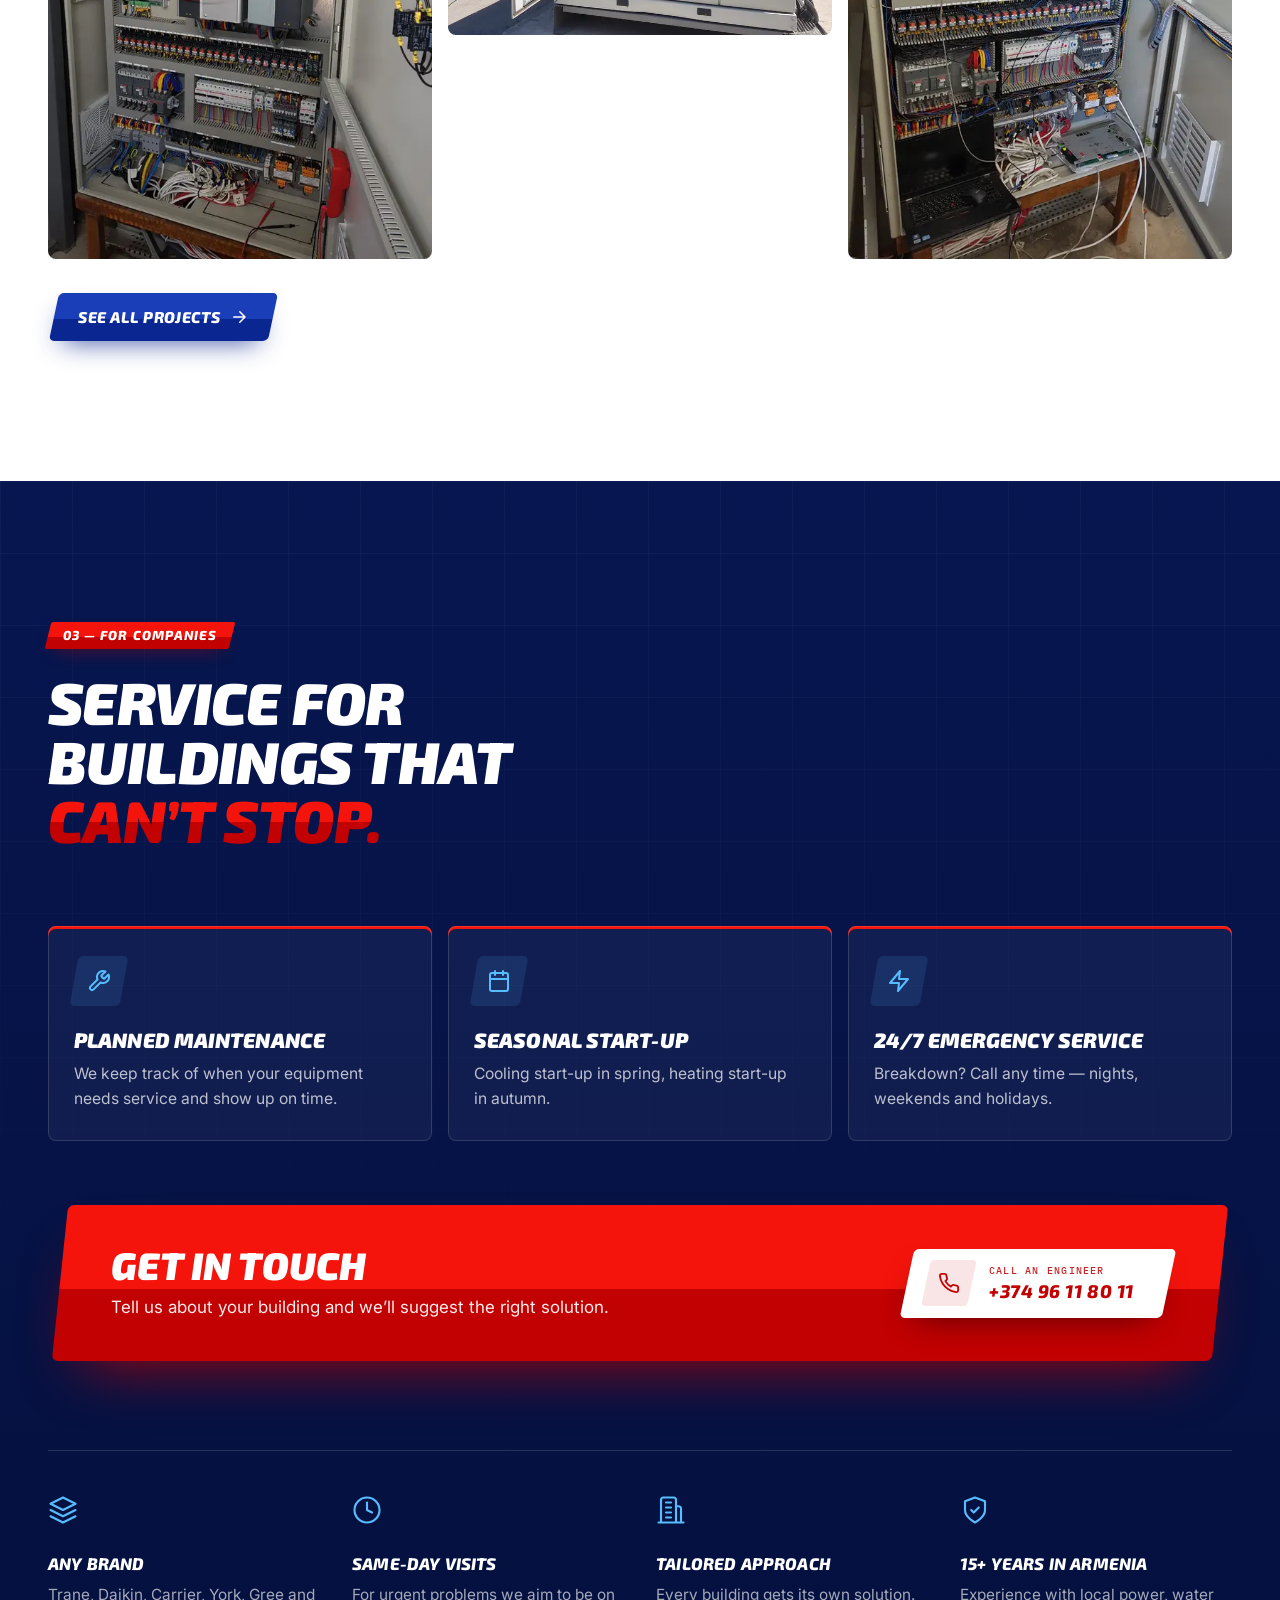
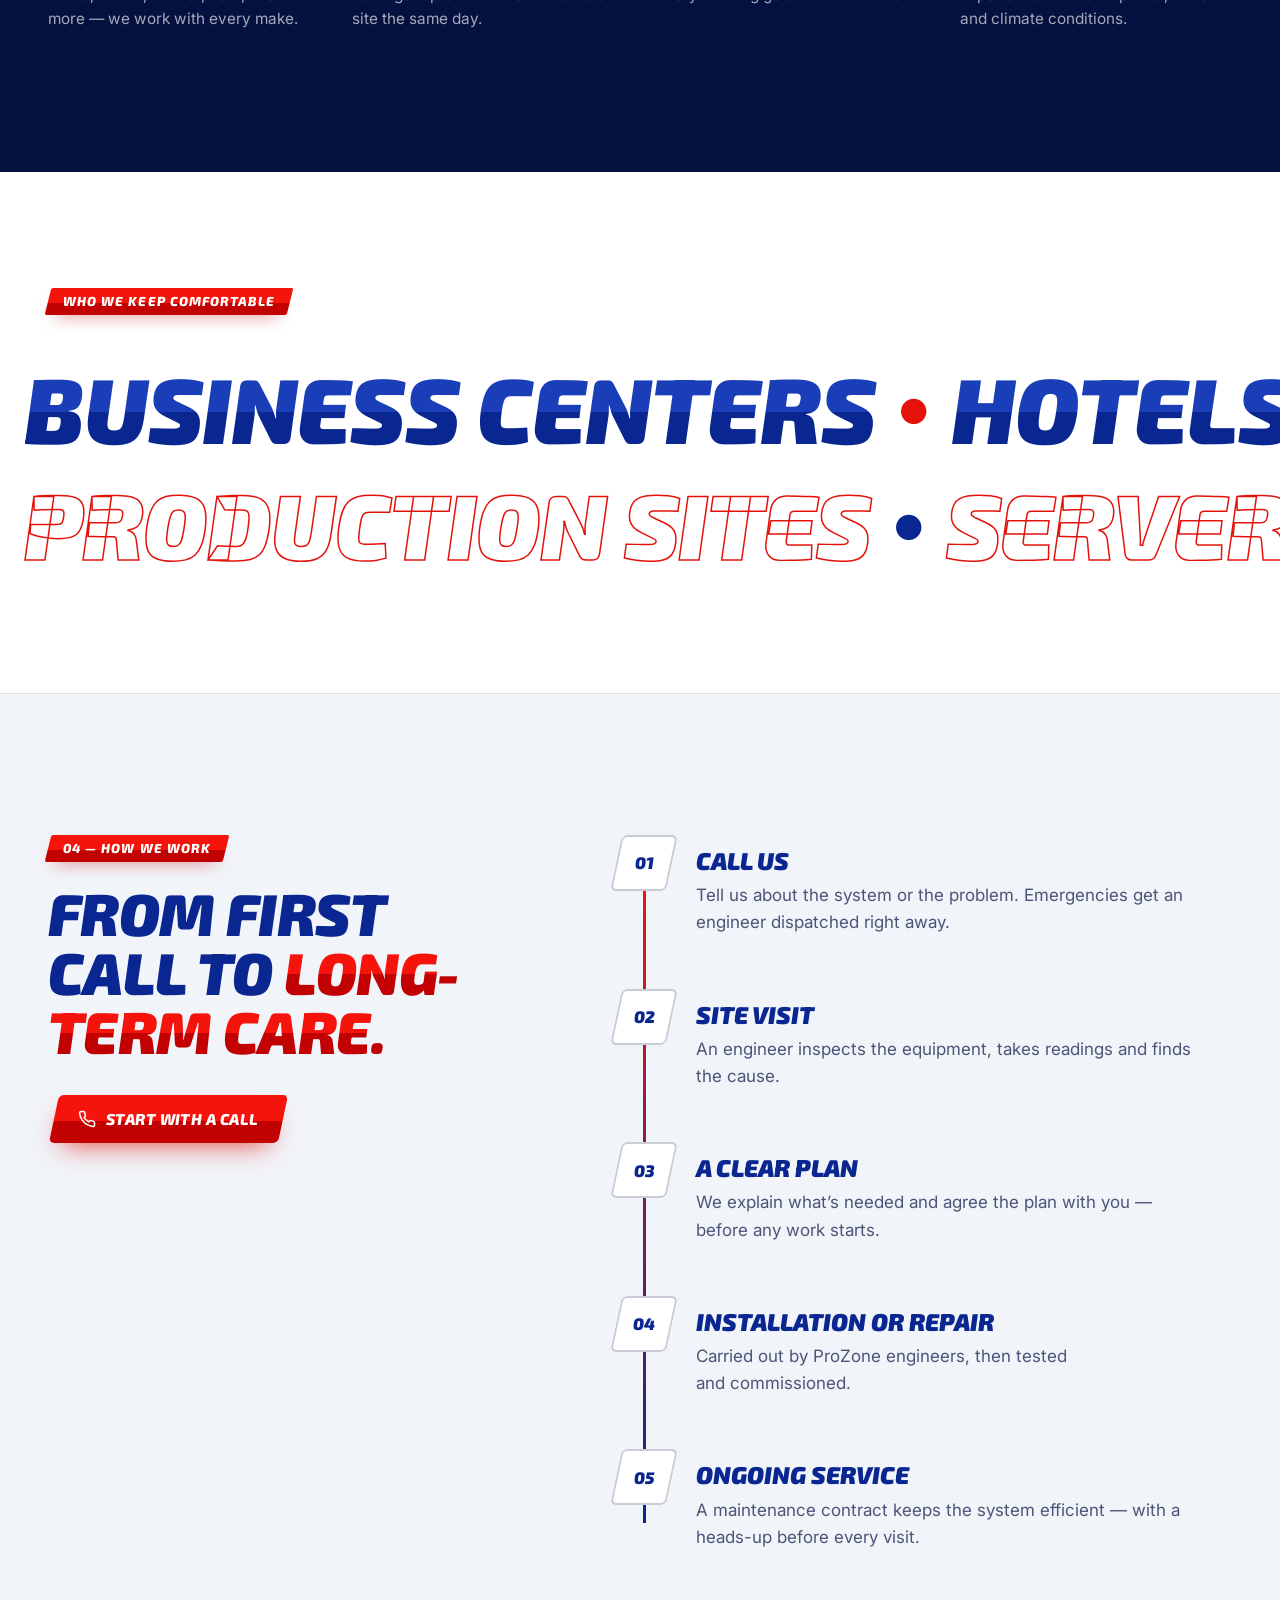
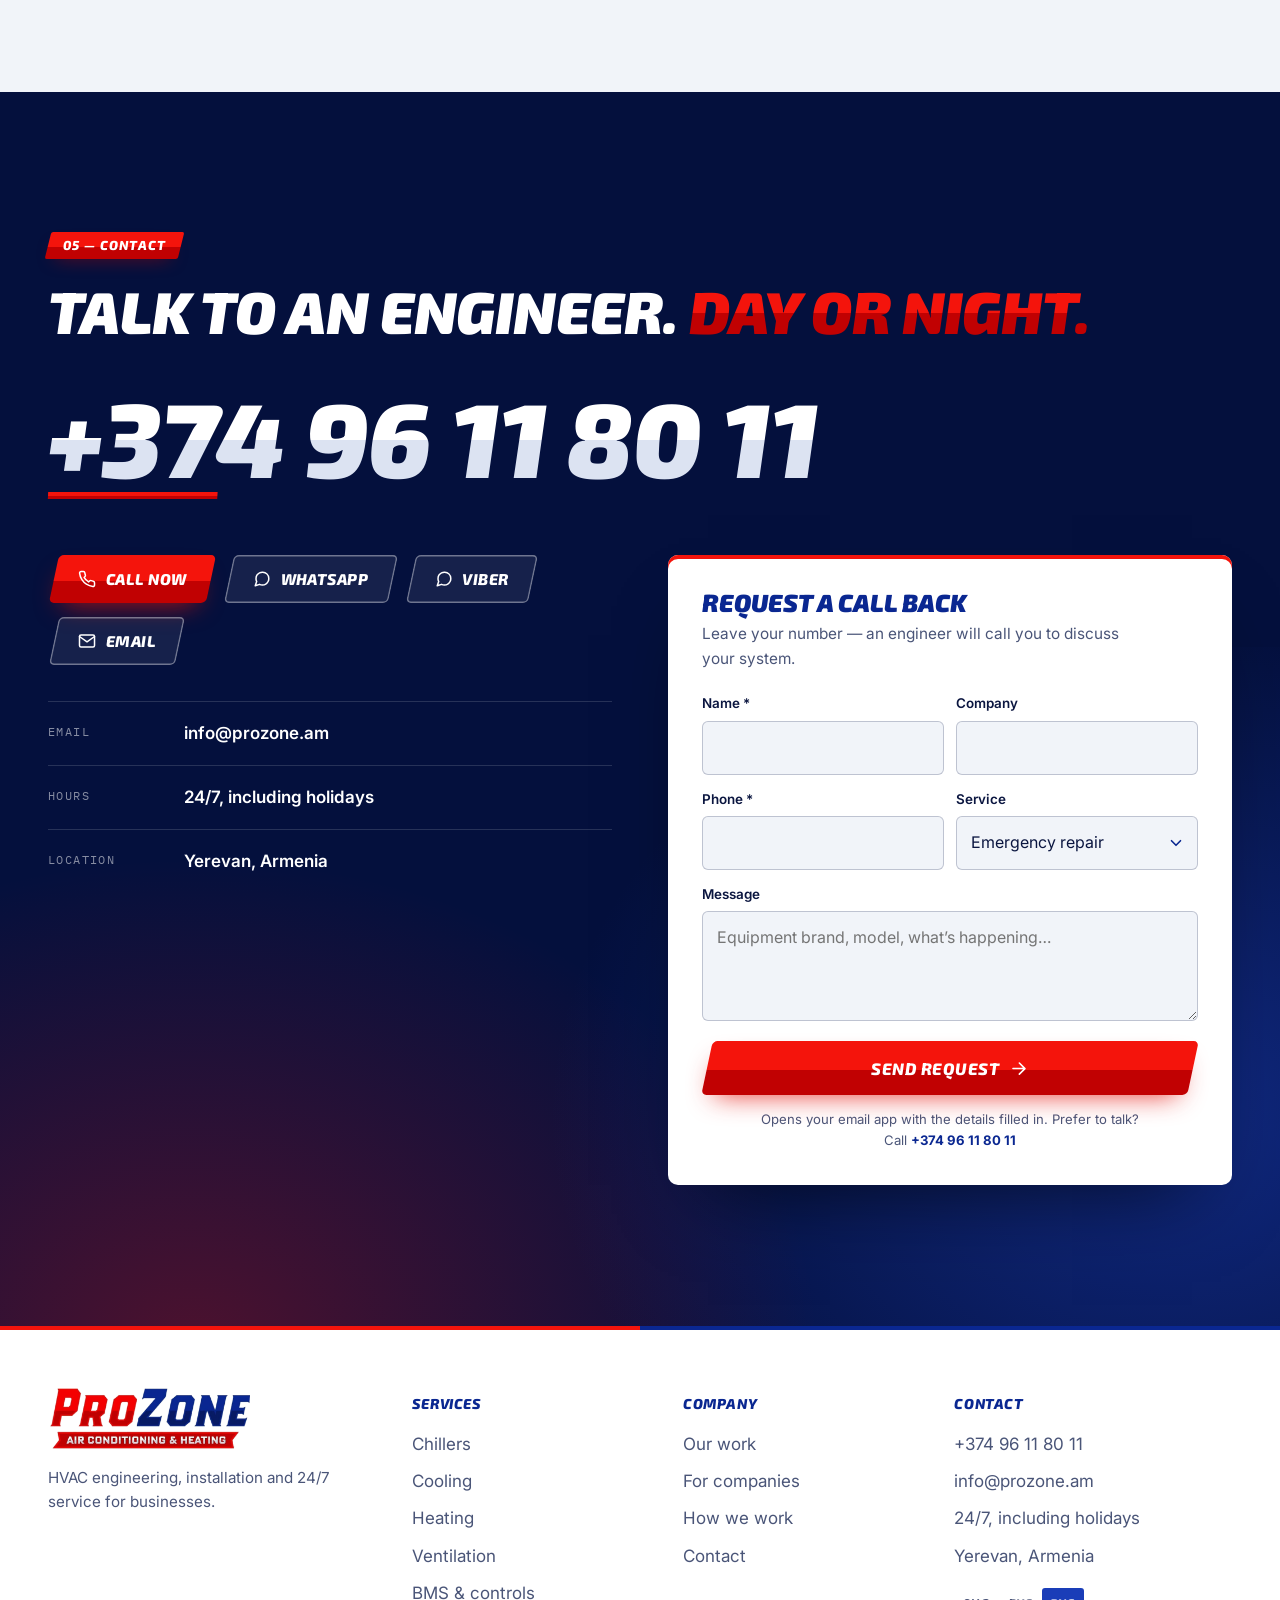
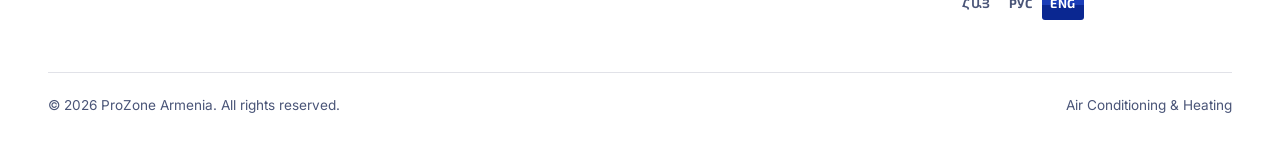
==== commit e8dc8509: "Change hero heading to outside vs inside temperature Co-Authored-By: Claude Opus 5.5 <noreply@anthro" ====
--- a/index.html
+++ b/index.html
@@ -169,8 +169,8 @@
       <div class="hero__copy">
         <p class="eyebrow" data-hero-fade><span class="dot"></span><span data-i18n="hero.eyebrow">Engineers on call 24/7 · Yerevan, Armenia</span></p>
         <h1 class="h1" id="hero-title">
-          <span class="line"><span data-i18n="hero.l1">Summer or winter,</span></span>
-          <span class="line"><span><em data-i18n="hero.l2">always 22&nbsp;°C.</em></span></span>
+          <span class="line"><span data-i18n="hero.l1">+40 or −15 outside —</span></span>
+          <span class="line"><span><em data-i18n="hero.l2">always 22&nbsp;°C inside.</em></span></span>
         </h1>
         <p class="hero__lead" data-hero-fade data-i18n="hero.lead">Chillers, boilers, ventilation and BMS — installed, serviced and repaired by one team. 15+ years of experience and every major brand.</p>
         <div class="hero__ctas" data-hero-fade>
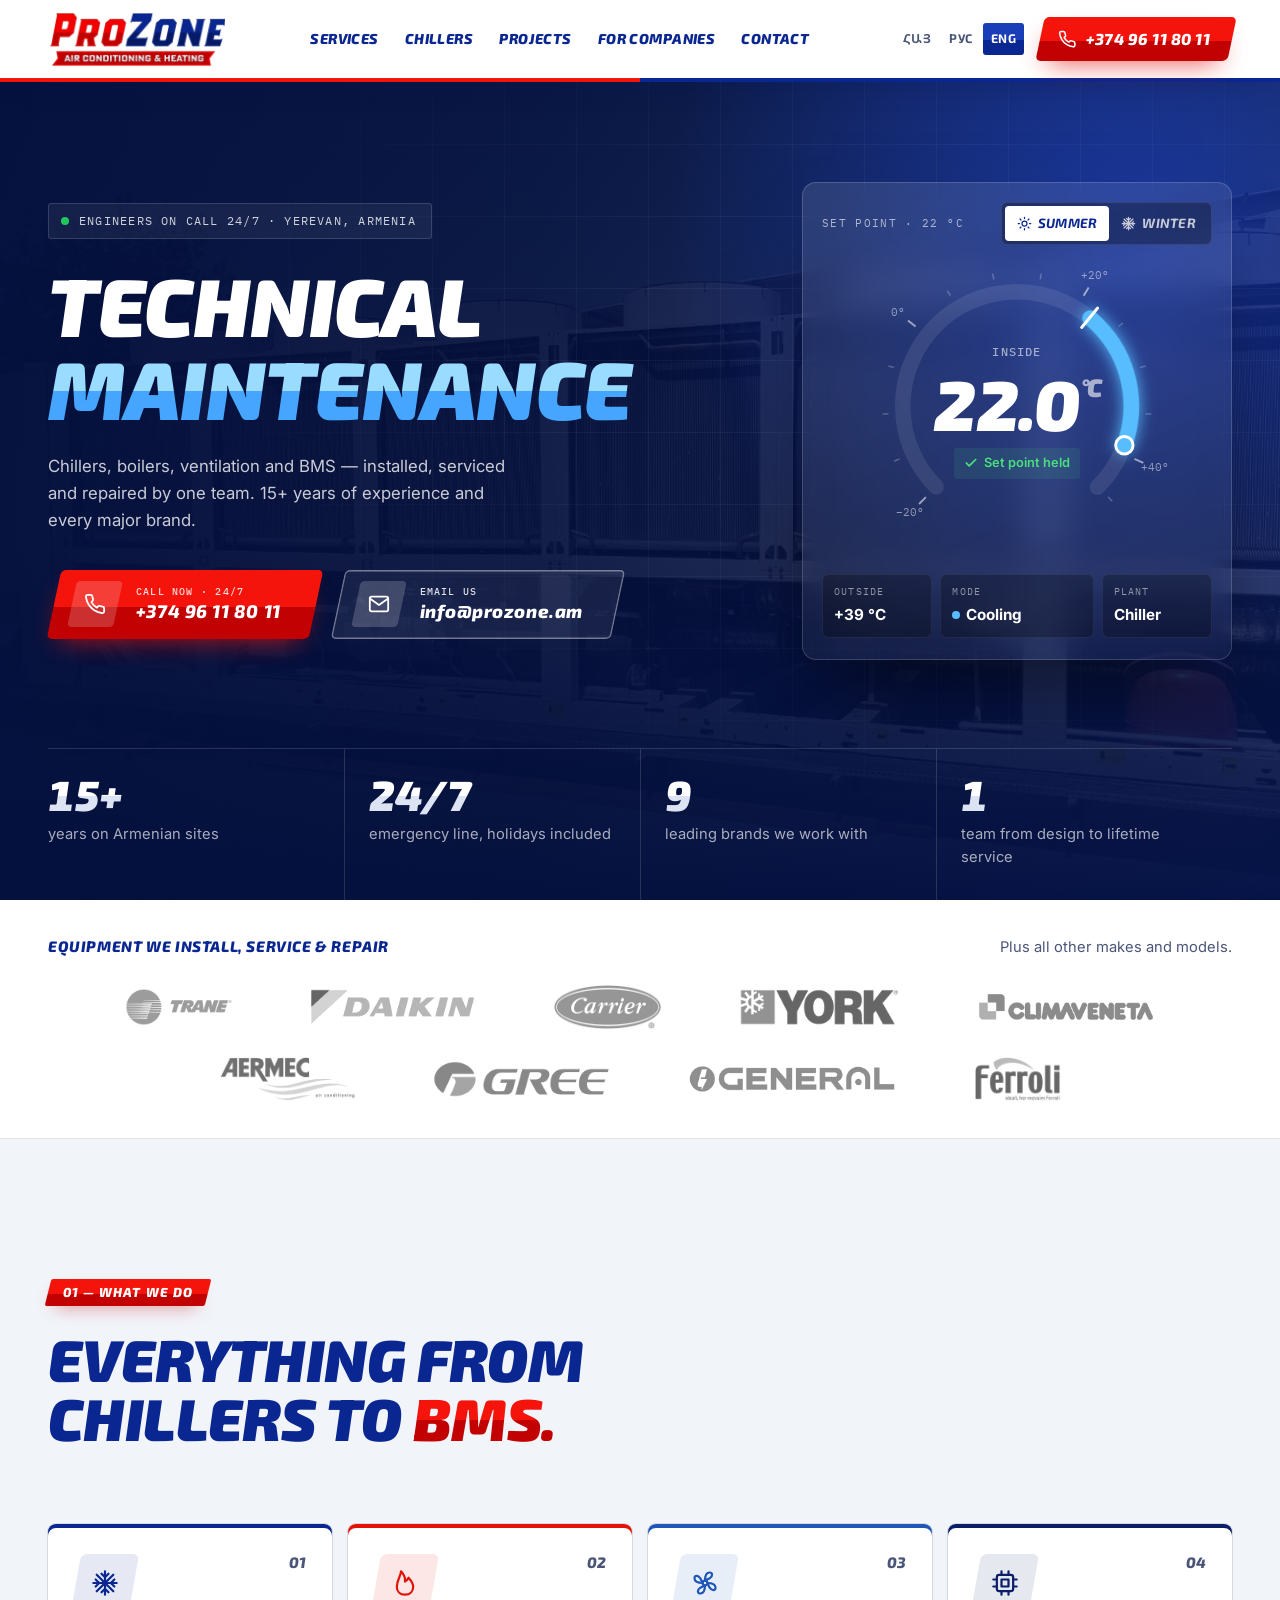
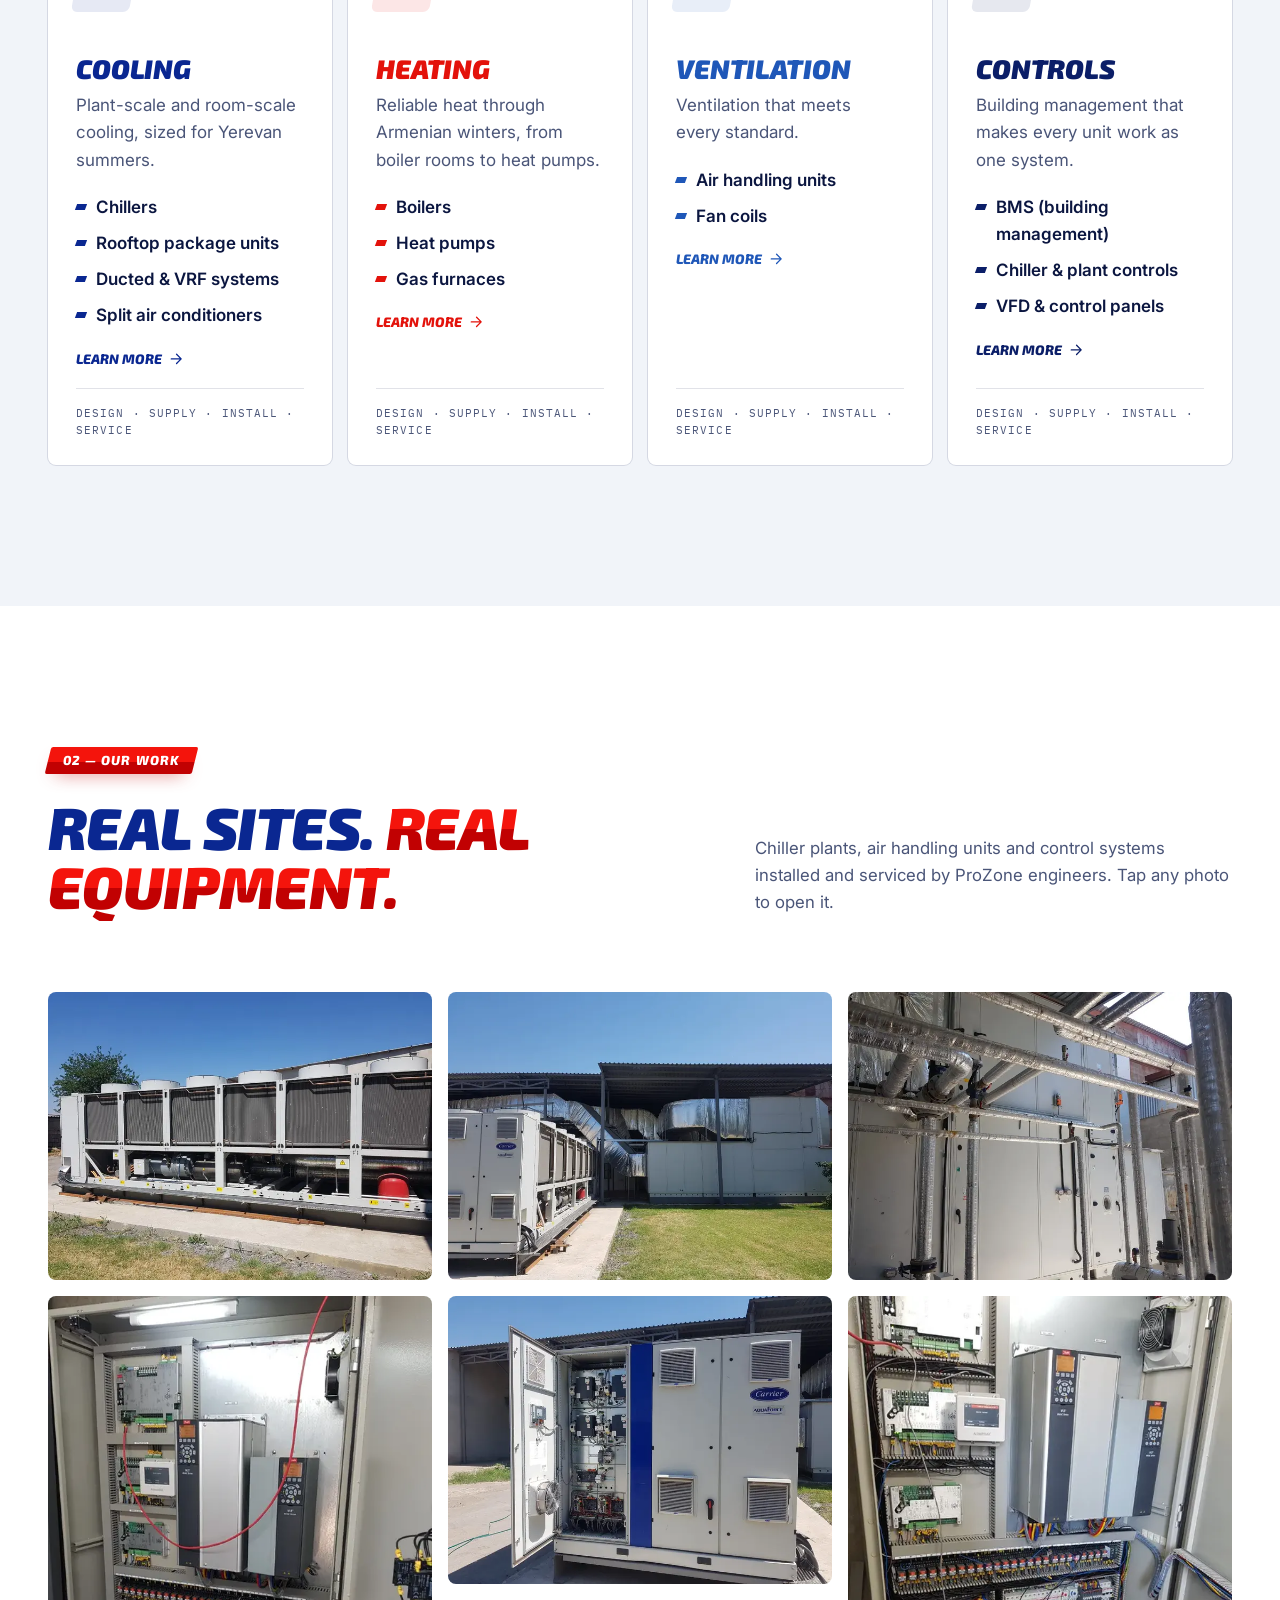
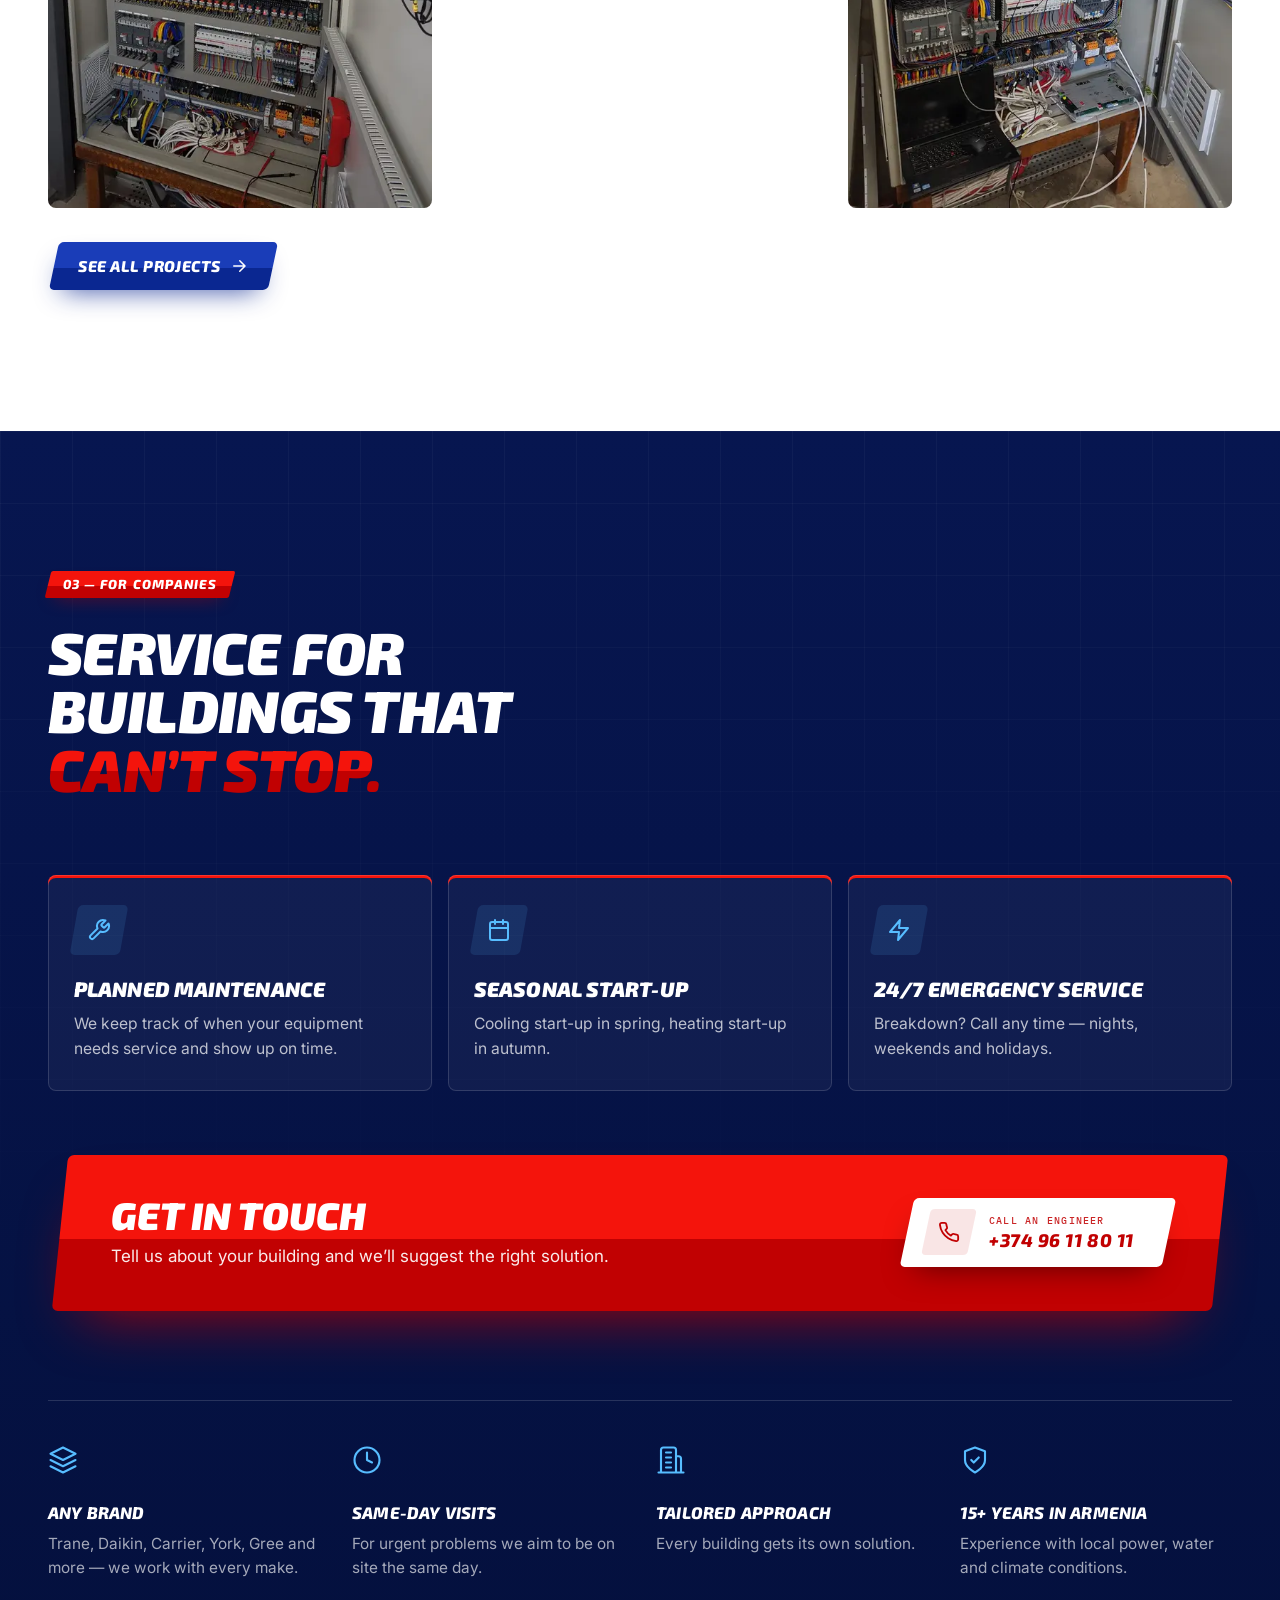
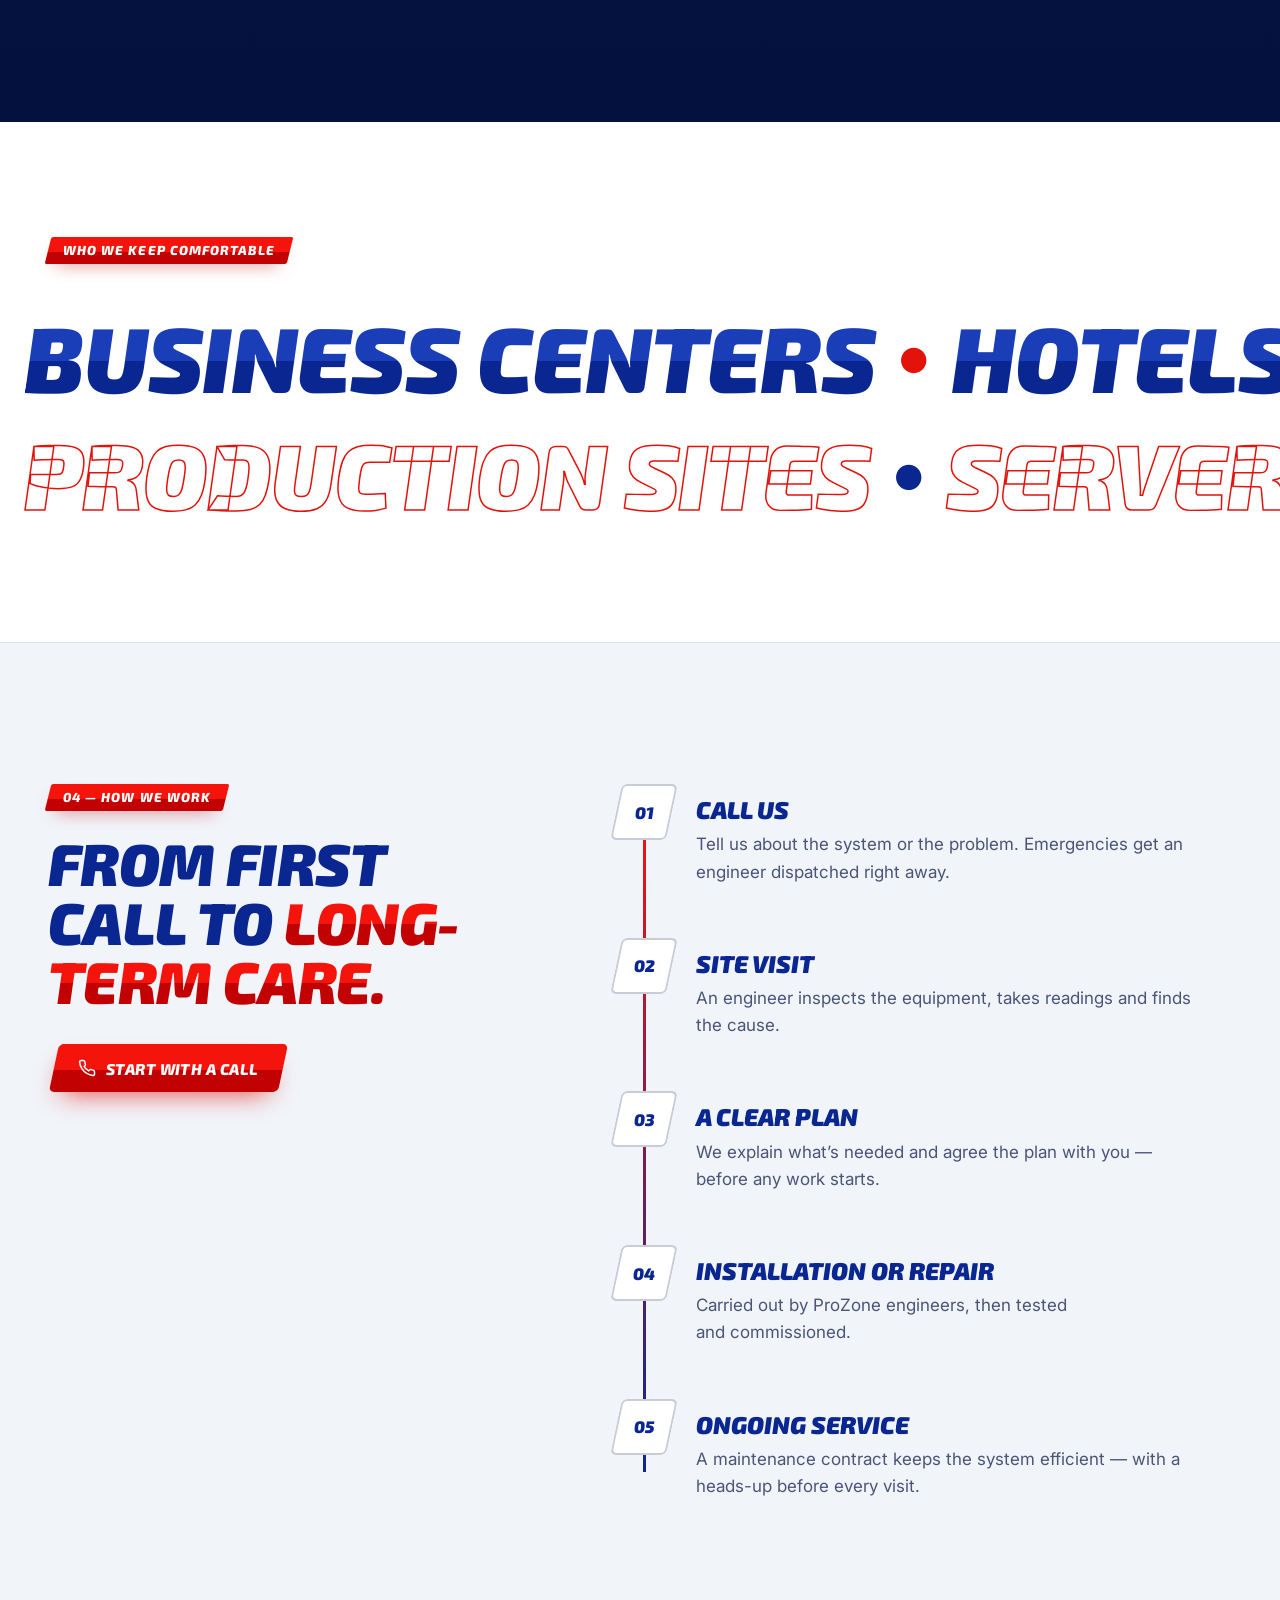
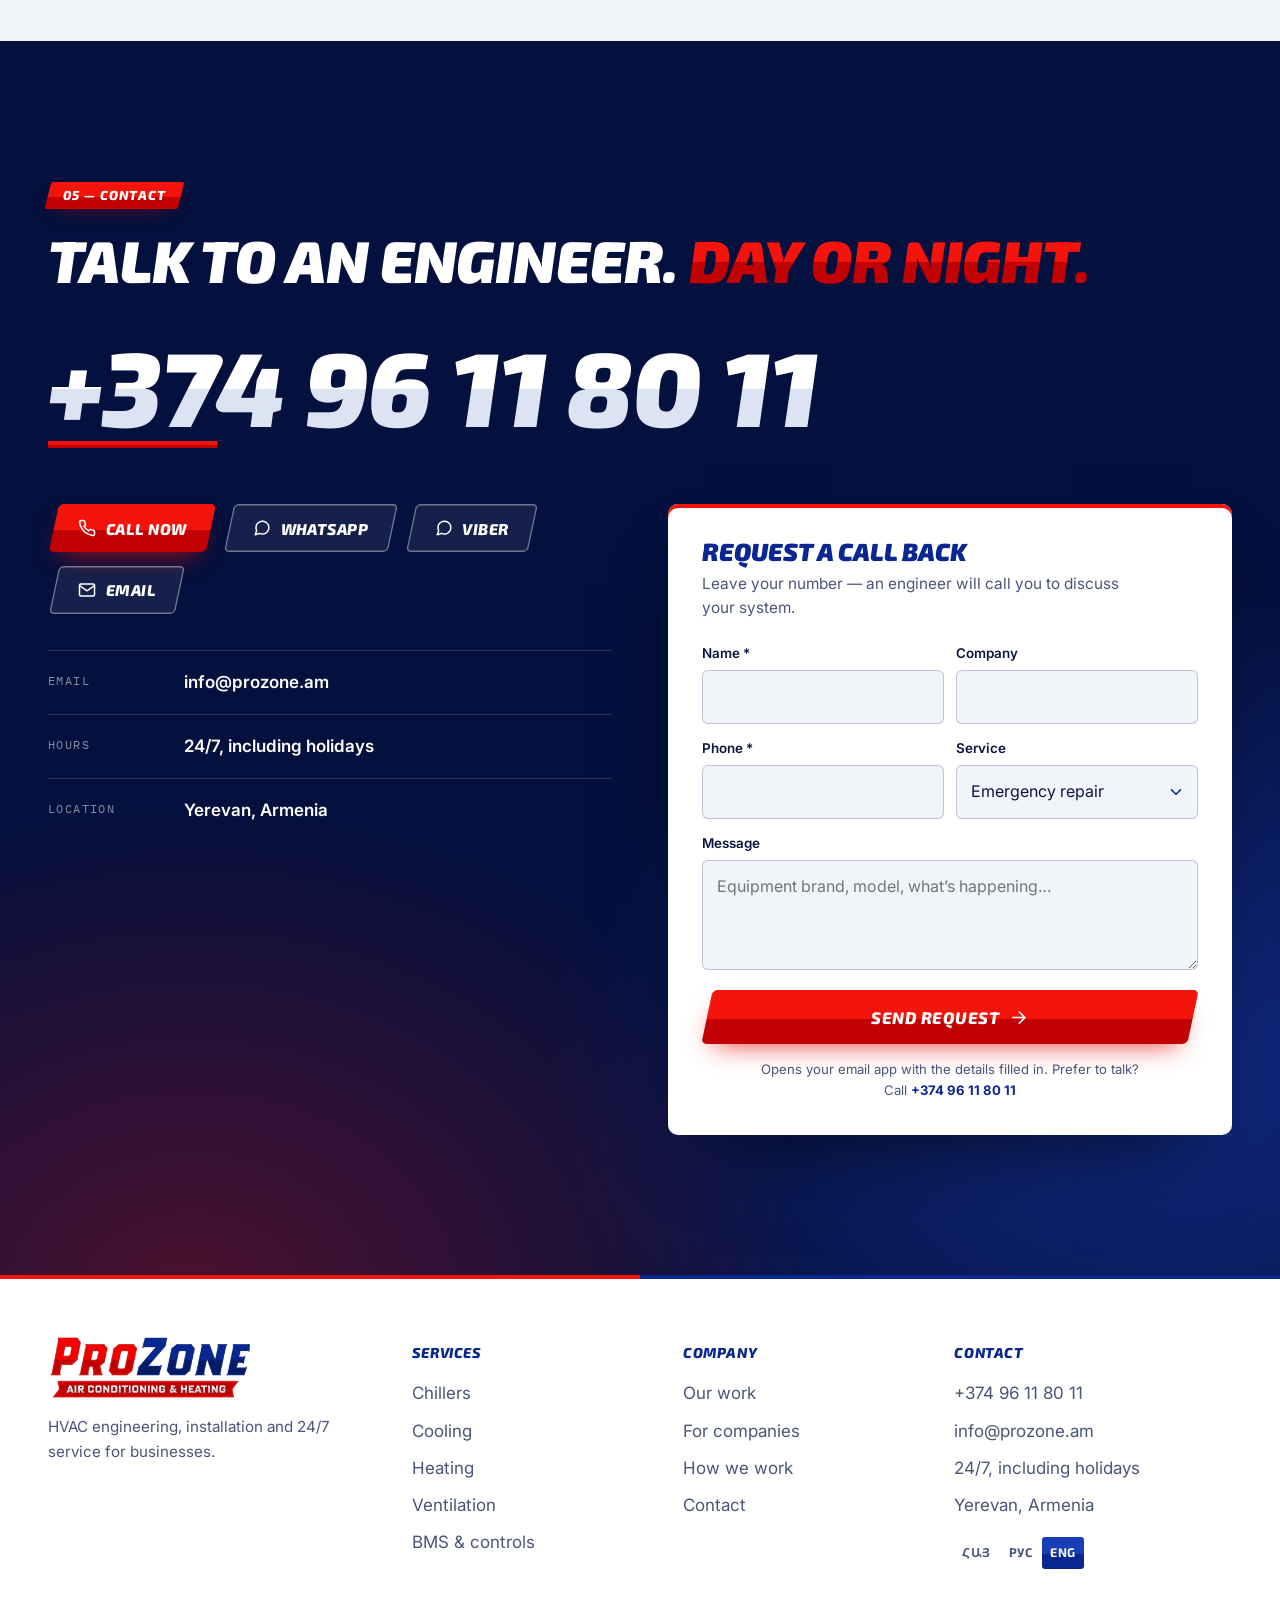
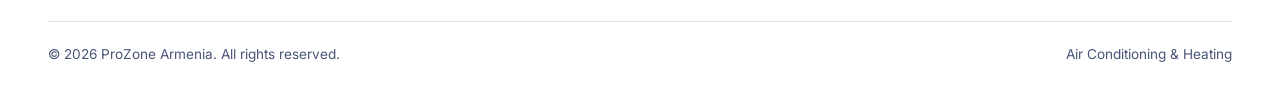
==== commit f6304ab4: "Change hero heading to Technical maintenance Co-Authored-By: Claude Opus 5.5 <noreply@anthropic.com>" ====
--- a/index.html
+++ b/index.html
@@ -169,8 +169,8 @@
       <div class="hero__copy">
         <p class="eyebrow" data-hero-fade><span class="dot"></span><span data-i18n="hero.eyebrow">Engineers on call 24/7 · Yerevan, Armenia</span></p>
         <h1 class="h1" id="hero-title">
-          <span class="line"><span data-i18n="hero.l1">+40 or −15 outside —</span></span>
-          <span class="line"><span><em data-i18n="hero.l2">always 22&nbsp;°C inside.</em></span></span>
+          <span class="line"><span data-i18n="hero.l1">Technical</span></span>
+          <span class="line"><span><em data-i18n="hero.l2">maintenance</em></span></span>
         </h1>
         <p class="hero__lead" data-hero-fade data-i18n="hero.lead">Chillers, boilers, ventilation and BMS — installed, serviced and repaired by one team. 15+ years of experience and every major brand.</p>
         <div class="hero__ctas" data-hero-fade>
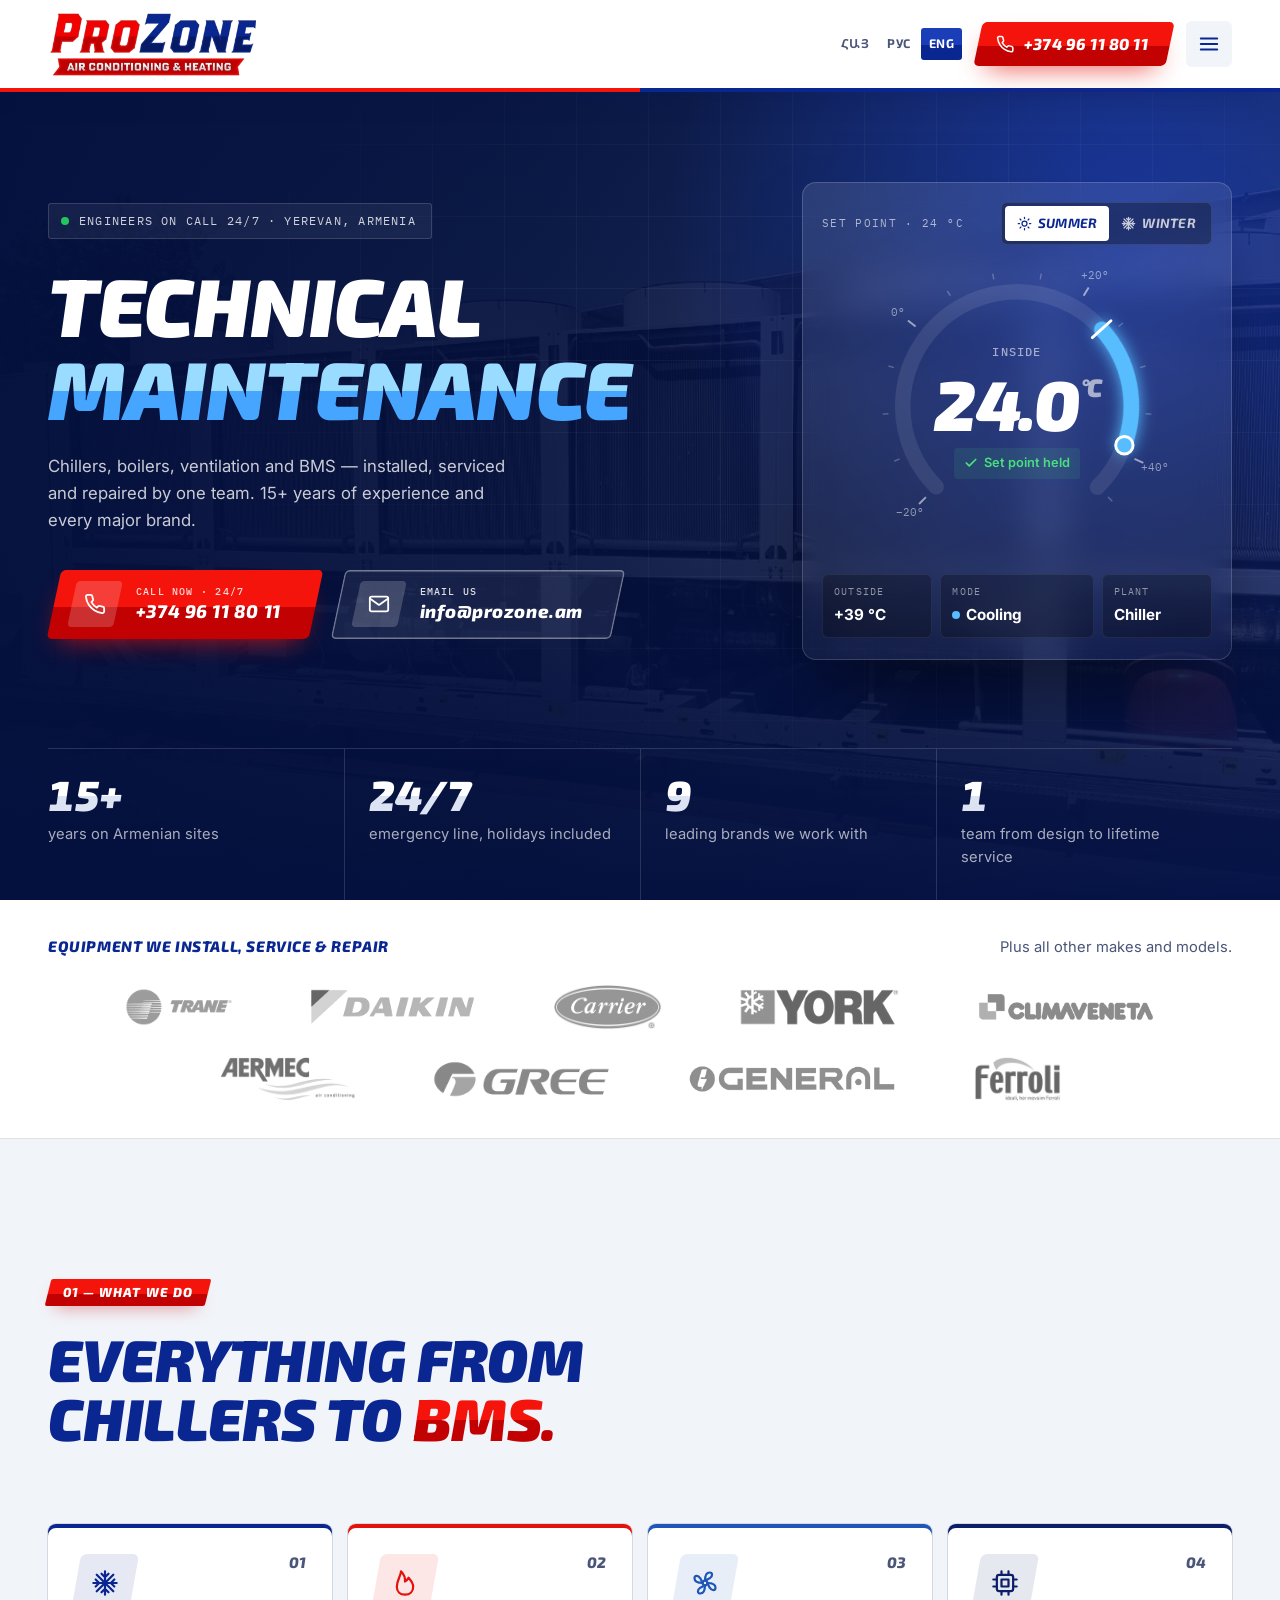
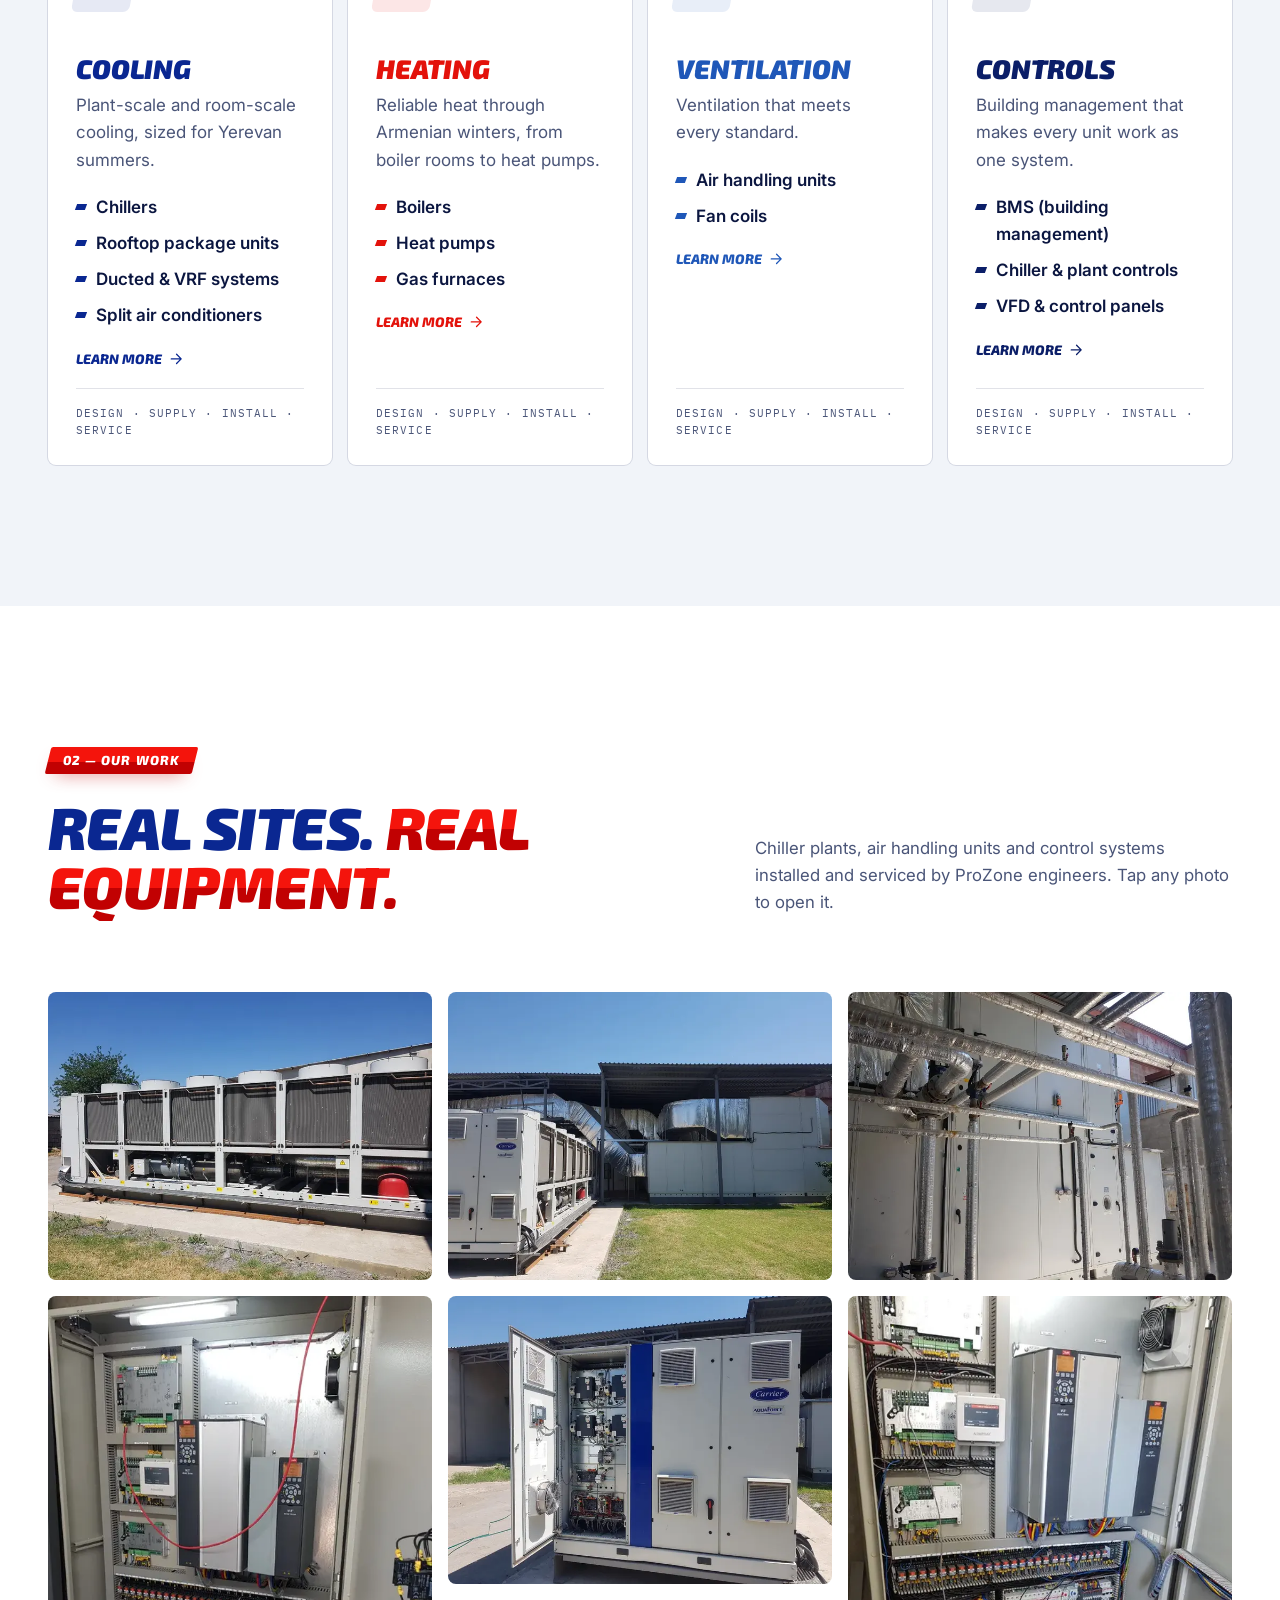
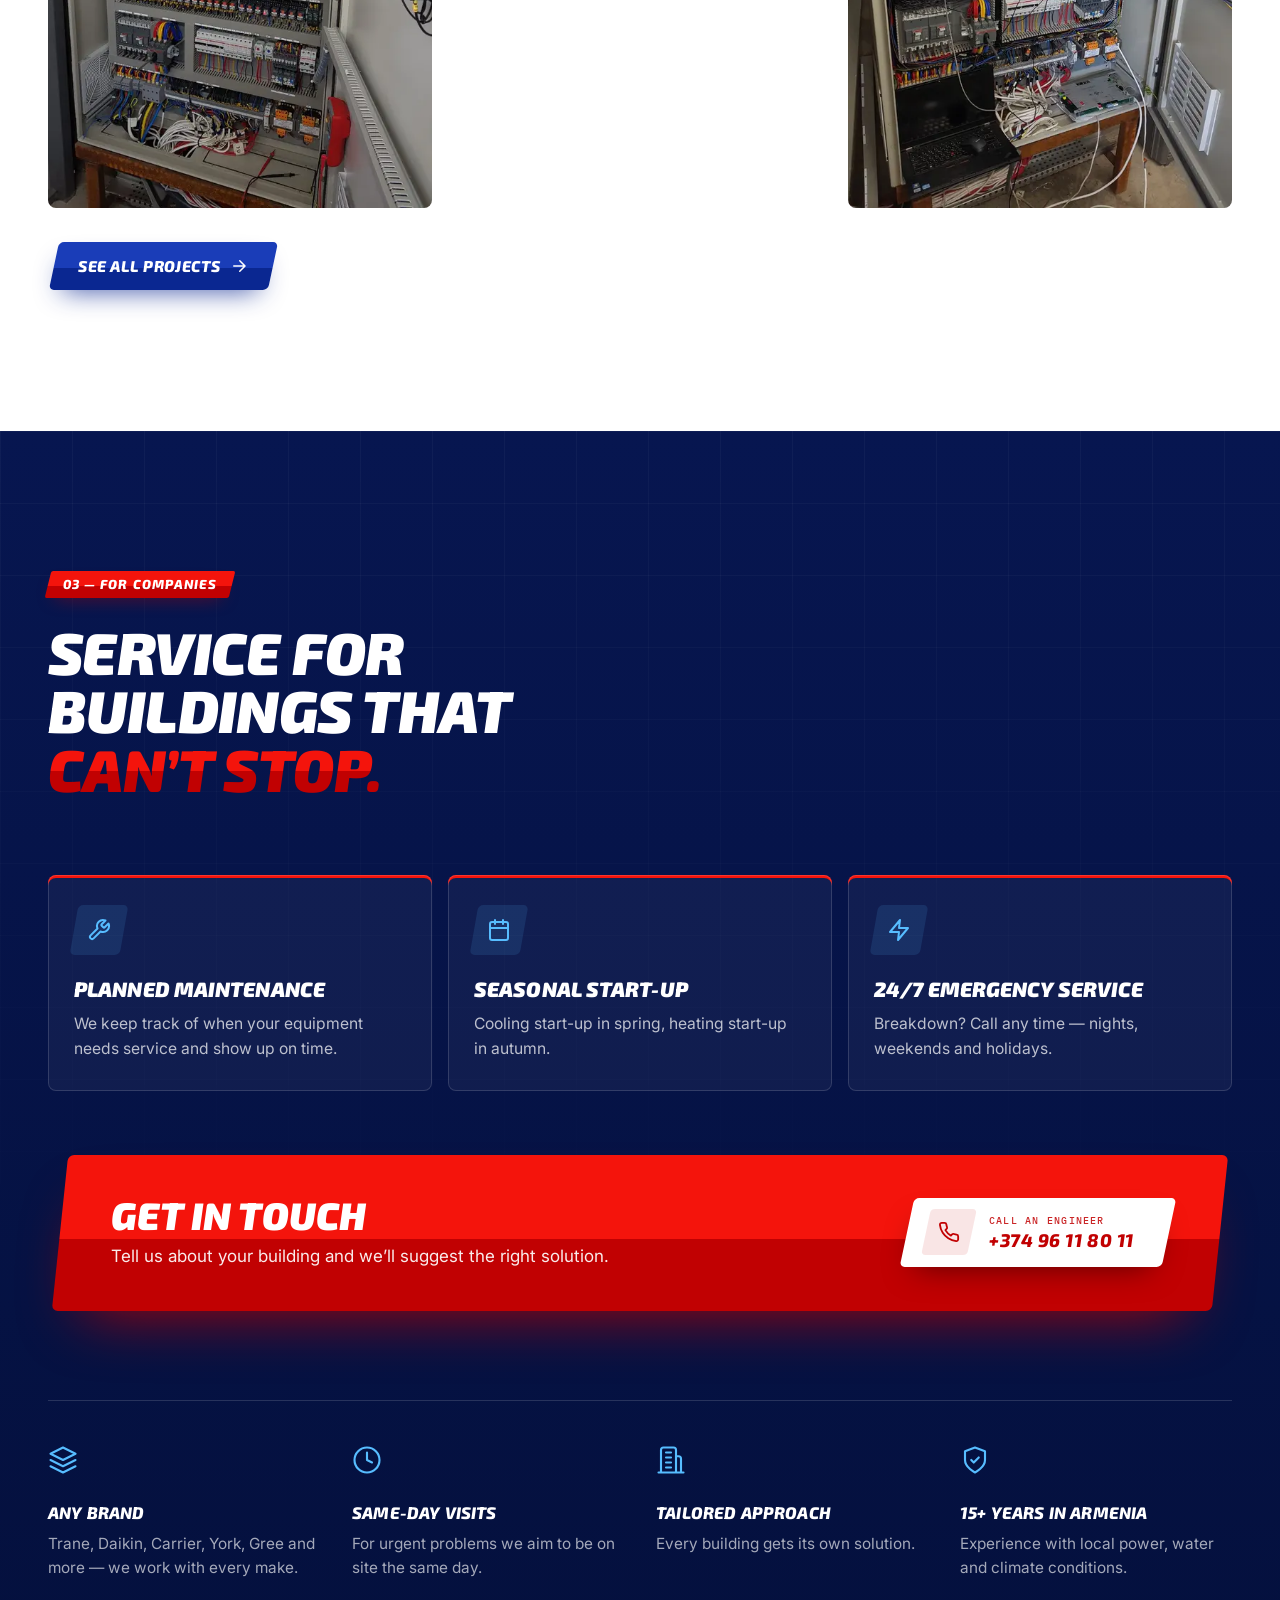
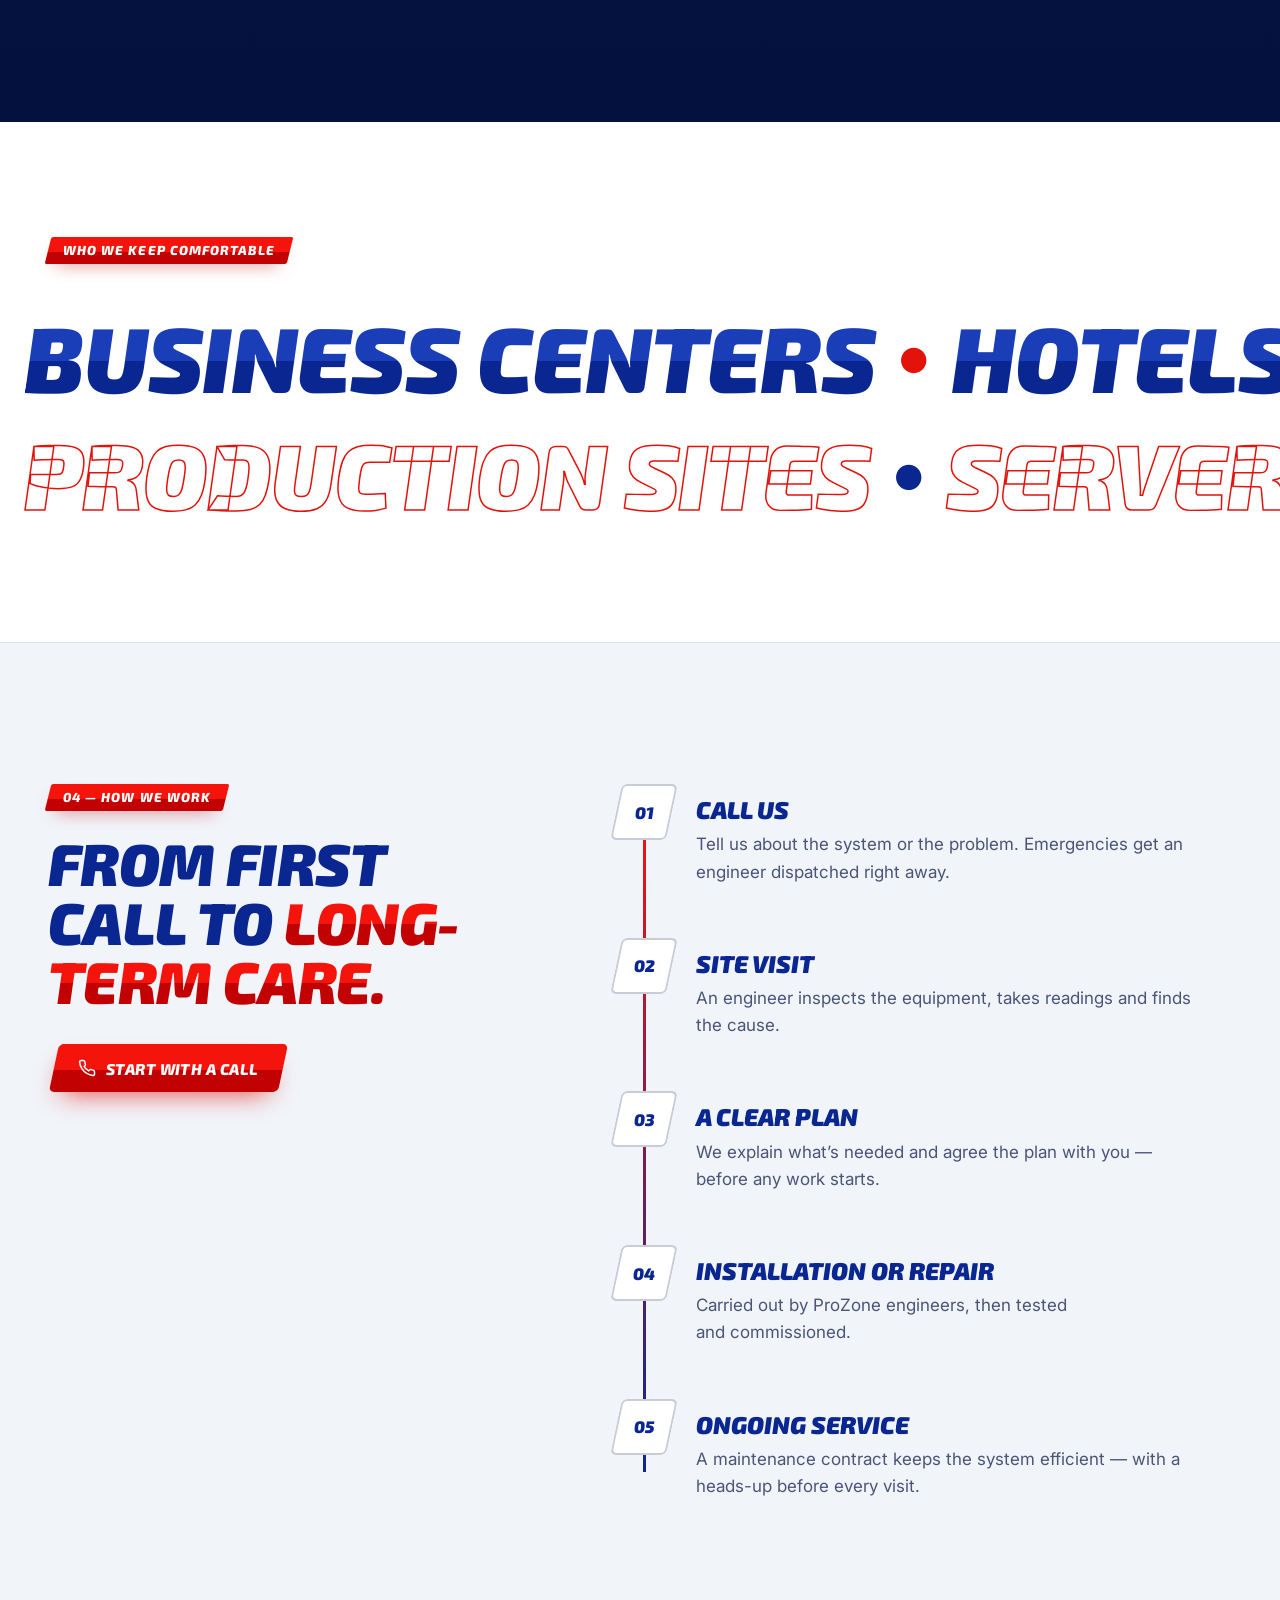
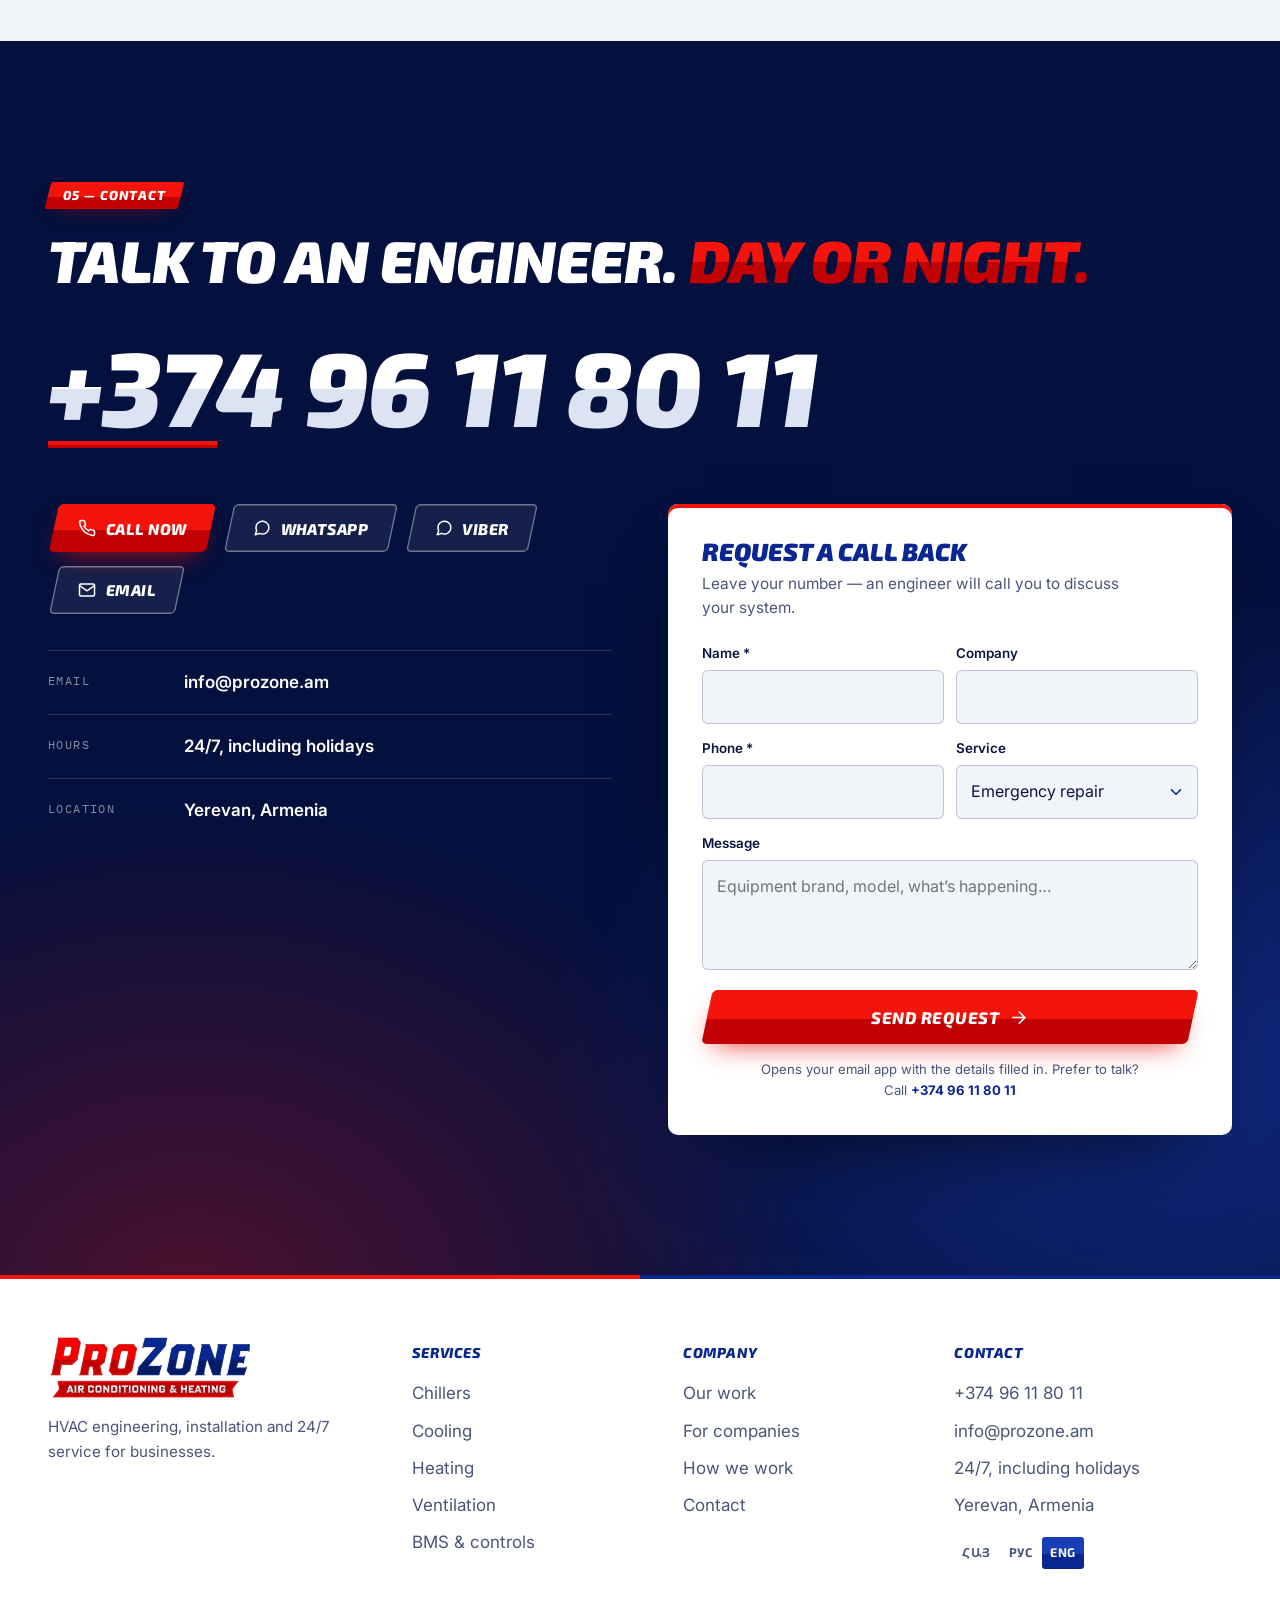
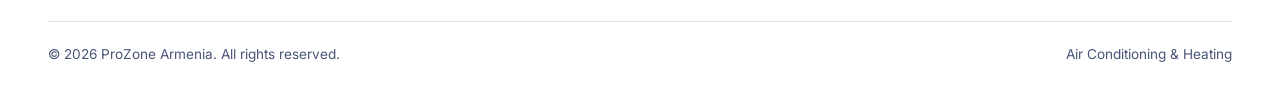
==== commit bc621394: "Change hero dial set point from 22 to 24 °C Co-Authored-By: Claude Opus 5.5 <noreply@anthropic.com>" ====
--- a/index.html
+++ b/index.html
@@ -185,9 +185,9 @@
         </div>
       </div>
 
-      <div class="dial" data-dial role="group" aria-label="Illustration: outside temperature changes with the season while the building stays at 22 °C" data-i18n-attr="aria-label:dial.aria">
+      <div class="dial" data-dial role="group" aria-label="Illustration: outside temperature changes with the season while the building stays at 24 °C" data-i18n-attr="aria-label:dial.aria">
         <div class="dial__top">
-          <span class="dial__title" data-i18n="dial.title">Set point · 22&nbsp;°C</span>
+          <span class="dial__title" data-i18n="dial.title">Set point · 24&nbsp;°C</span>
           <div class="seg" role="group">
             <button type="button" data-season="summer" aria-pressed="false"><svg class="i"><use href="#i-sun"/></svg><span data-i18n="dial.summer">Summer</span></button>
             <button type="button" data-season="winter" aria-pressed="false"><svg class="i"><use href="#i-snow"/></svg><span data-i18n="dial.winter">Winter</span></button>
@@ -203,12 +203,12 @@
           </svg>
           <div class="dial__center">
             <span class="mono" data-i18n="dial.inside">Inside</span>
-            <span class="dial__temp"><span data-in>22.0</span><sup>°C</sup></span>
+            <span class="dial__temp"><span data-in>24.0</span><sup>°C</sup></span>
             <span class="dial__ok"><svg class="i"><use href="#i-check"/></svg><span data-i18n="dial.held">Set point held</span></span>
           </div>
         </div>
         <dl class="dial__read">
-          <div><dt data-i18n="dial.outside">Outside</dt><dd><span data-out>+22</span> °C</dd></div>
+          <div><dt data-i18n="dial.outside">Outside</dt><dd><span data-out>+24</span> °C</dd></div>
           <div><dt data-i18n="dial.mode">Mode</dt><dd class="modechip" data-mode-label>Cooling</dd></div>
           <div><dt data-i18n="dial.plant">Plant</dt><dd data-plant>Chiller</dd></div>
         </dl>
--- a/assets/css/style.css
+++ b/assets/css/style.css
@@ -38,7 +38,7 @@
   --radius: 8px;
   --gutter: clamp(16px, 4vw, 48px);
   --maxw: 1320px;
-  --hdr-h: 82px;
+  --hdr-h: 92px;
   --ease: cubic-bezier(.2, .7, .1, 1);
 }
 
@@ -190,16 +190,17 @@
 }
 .hdr__bar {
   display: flex; align-items: center; justify-content: space-between; gap: 18px;
-  height: 78px; transition: height .3s var(--ease);
-}
-.hdr.is-scrolled .hdr__bar { height: 66px; }
+  height: 88px; transition: height .3s var(--ease);
+}
+.hdr.is-scrolled .hdr__bar { height: 76px; }
 .hdr__stripe { height: 4px; background: linear-gradient(100deg, var(--red-hi) 0 50%, var(--blue) 50% 100%); }
-.hdr__logo img { height: 56px; width: auto; transition: height .3s var(--ease); }
-.hdr.is-scrolled .hdr__logo img { height: 46px; }
+.hdr__logo { flex-shrink: 0; }
+.hdr__logo img { height: 66px; width: auto; transition: height .3s var(--ease); }
+.hdr.is-scrolled .hdr__logo img { height: 56px; }
 .hdr__nav { display: flex; gap: 2px; }
 .hdr__nav a {
   position: relative; padding: 10px 12px;
-  font-family: var(--f-display); font-weight: 800; font-style: italic; font-size: .9rem;
+  font-family: var(--f-display); font-weight: 800; font-style: italic; font-size: 1.05rem;
   letter-spacing: .03em; text-transform: uppercase; color: var(--blue);
 }
 .hdr__nav a::after {
@@ -230,7 +231,7 @@
 .mnav__lang { margin: 10px 0 2px; }
 .mnav__lang a { font-size: .9rem; padding: 8px 12px; }
 
-@media (max-width: 1240px) {
+@media (max-width: 1300px) {
   .hdr__nav { display: none; }
   .hdr__menu { display: grid; }
 }
@@ -801,8 +802,21 @@
 :lang(ru) .xp .h2 { font-size: clamp(1.6rem, 2.9vw, 2.8rem); }
 :lang(hy) .ind__rows { font-size: clamp(2rem, 5.2vw, 5rem); }
 :lang(ru) .ind__rows { font-size: clamp(2.2rem, 6vw, 6rem); }
-:lang(hy) .hdr__nav a { font-size: .78rem; padding-inline: 9px; }
-:lang(ru) .hdr__nav a { font-size: .84rem; padding-inline: 10px; }
+:lang(hy) .hdr__nav a { font-size: .9rem; padding-inline: 6px; letter-spacing: .01em; }
+/* Armenian menu words are long: switch to the burger menu earlier so the logo never gets squeezed */
+@media (max-width: 1340px) {
+  :lang(hy) .hdr__nav { display: none; }
+  :lang(hy) .hdr__menu { display: grid; }
+}
+/* "Զանգահարել" is longer than the other languages' call labels: keep the burger on screen on narrow phones */
+@media (max-width: 680px) {
+  :lang(hy) .hdr__call { padding: 12px 12px; font-size: .8rem; gap: .45em; }
+}
+@media (max-width: 380px) {
+  :lang(hy) .hdr__logo img, :lang(hy) .hdr.is-scrolled .hdr__logo img { height: 30px; }
+  :lang(hy) .hdr__call { padding-inline: 10px; font-size: .74rem; }
+}
+:lang(ru) .hdr__nav a { font-size: .98rem; padding-inline: 10px; }
 :lang(hy) .svc h3, :lang(hy) .offer h3 { font-size: 1.15rem; }
 /* "Օդափոխություն" is one long word: shrink it to the card's width instead of breaking it */
 .svc { container-type: inline-size; }
